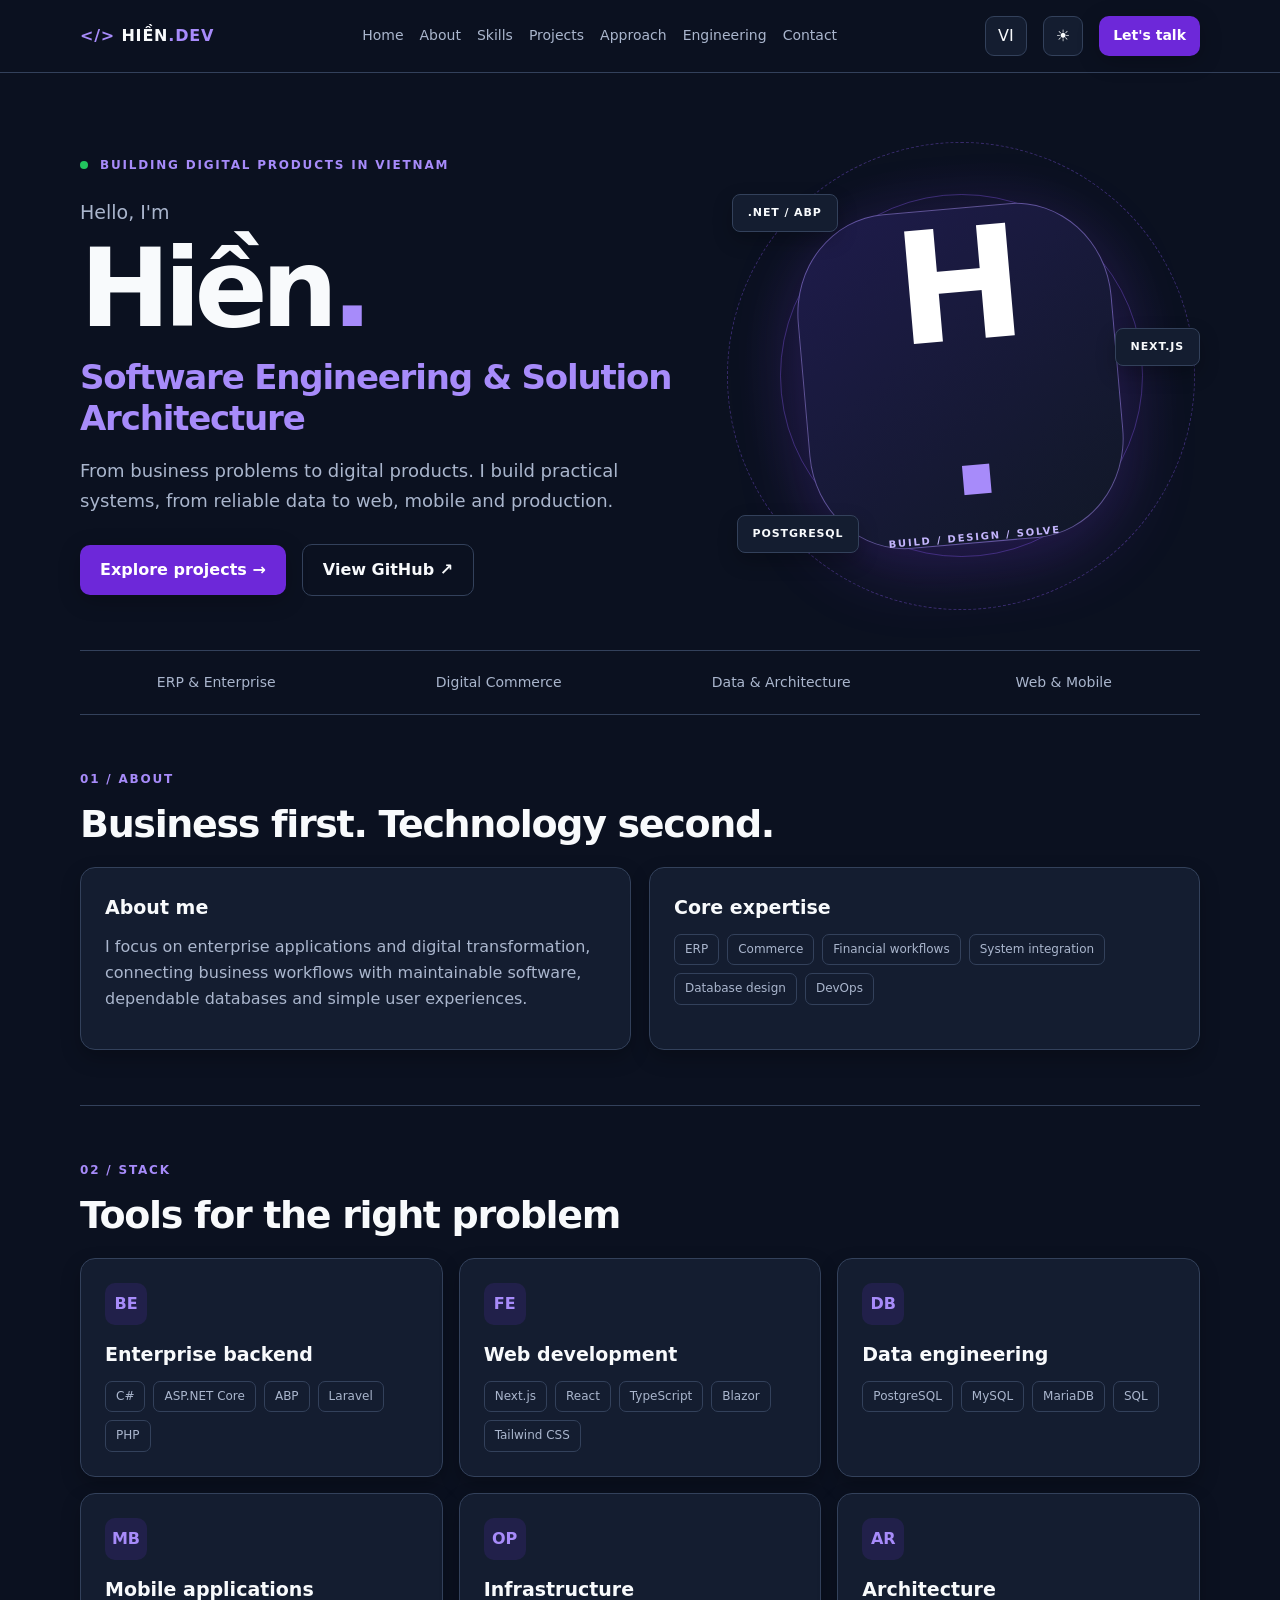
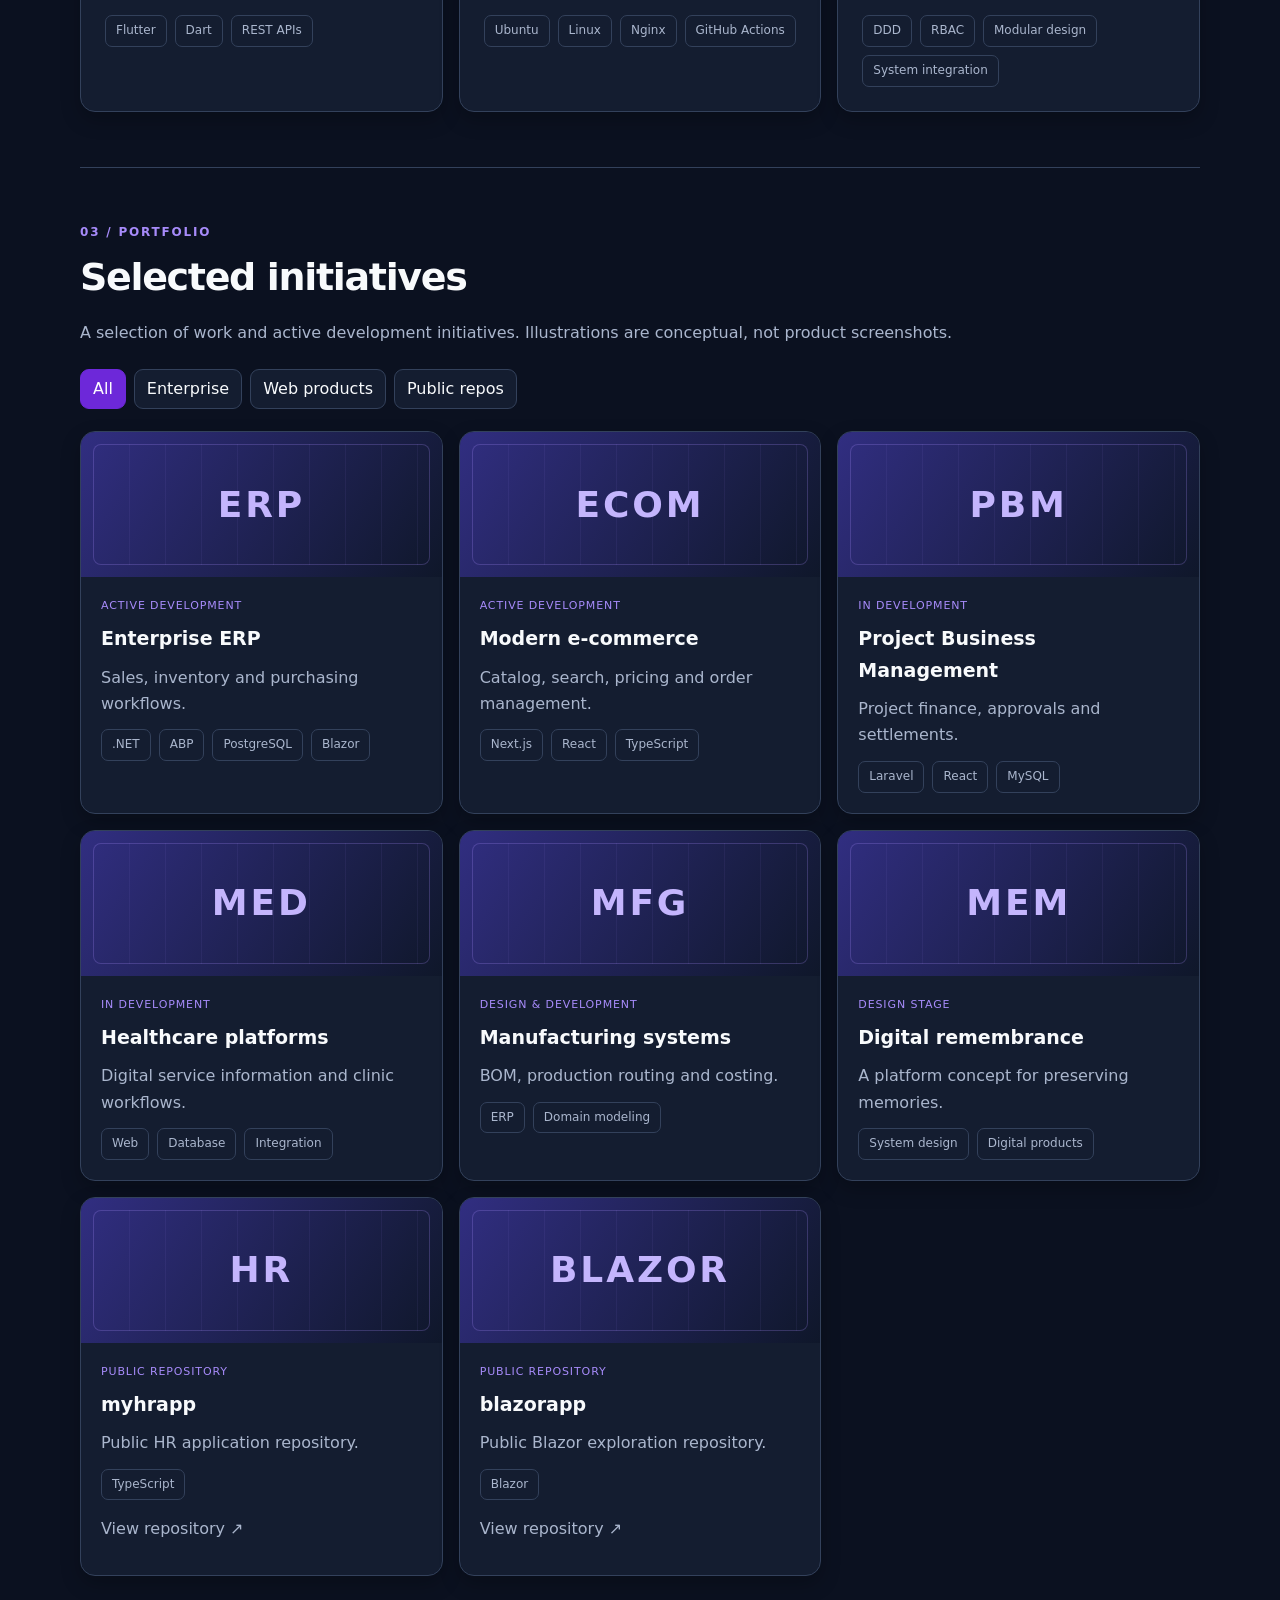
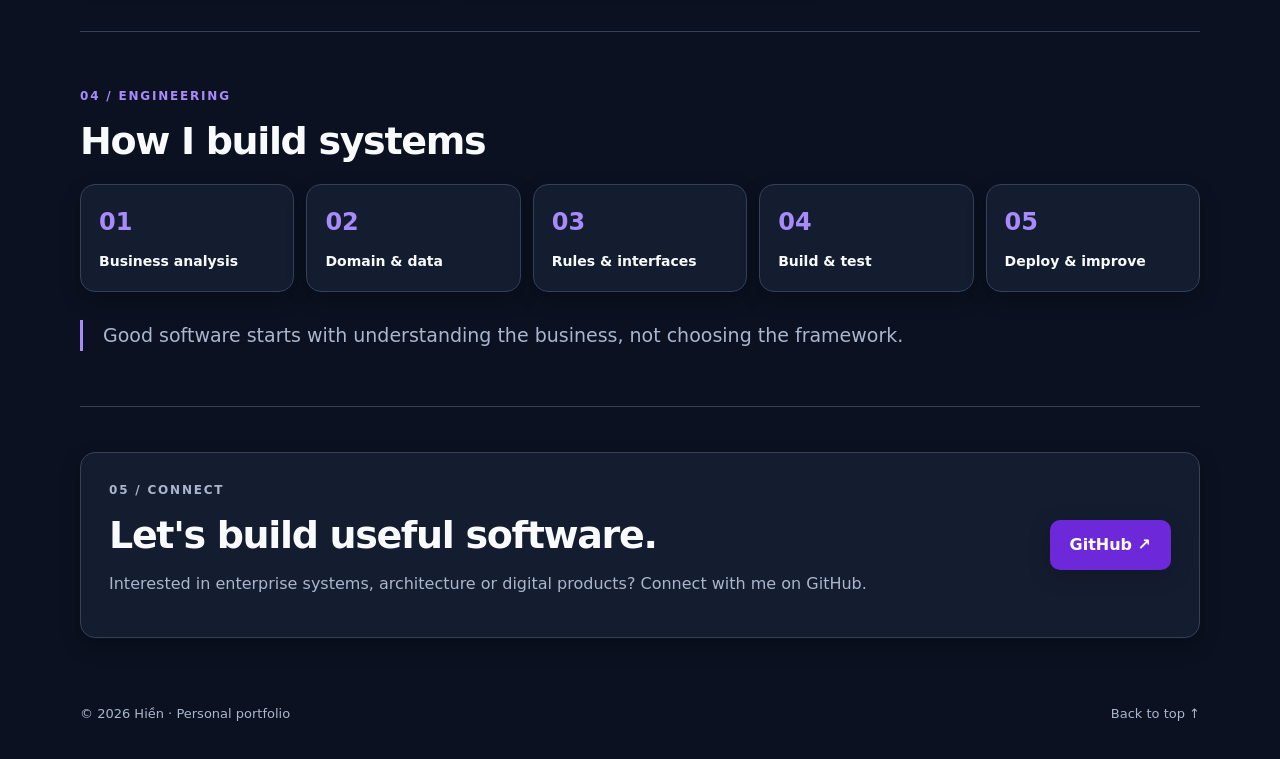
==== docs/index.html @ 2f5191b1 "feat(portfolio): add personal SEO metadata and engineering navigation" ====
<!doctype html>
<html lang="en" data-theme="dark">
<head><meta charset="utf-8"><meta name="viewport" content="width=device-width,initial-scale=1"><title>Hiền | Software Engineering & Solution Architecture</title><meta name="description" content="Hiền — building practical enterprise software, ERP, commerce and digital products in Vietnam."><meta name="theme-color" content="#0b1120"><link rel="stylesheet" href="style.css"><script defer src="app.js"></script><link rel="canonical" href="https://tranngochien89.github.io/tranngochien89/"><meta property="og:type" content="website"><meta property="og:title" content="Hiền | Software Engineering & Solution Architecture"><meta property="og:description" content="From business problems to digital products. Enterprise software, ERP, commerce and architecture."><meta property="og:url" content="https://tranngochien89.github.io/tranngochien89/"><meta name="twitter:card" content="summary"><script type="application/ld+json">{"@context":"https://schema.org","@type":"Person","name":"Hiền","url":"https://tranngochien89.github.io/tranngochien89/","sameAs":["https://github.com/tranngochien89"],"knowsAbout":["Enterprise software","Software architecture","ERP","E-commerce","PostgreSQL","ASP.NET Core","Next.js"]}</script></head>
<body><a class="skip" href="#main">Skip to content</a><header><nav class="shell" aria-label="Main navigation"><a class="brand" href="#home"><span>&lt;/&gt;</span> HIỀN<span>.DEV</span></a><button id="menu" aria-expanded="false" aria-controls="navlinks" aria-label="Menu">☰</button><div id="navlinks"><a href="#home" data-en="Home" data-vi="Trang chủ">Home</a><a href="#about" data-en="About" data-vi="Giới thiệu">About</a><a href="#skills" data-en="Skills" data-vi="Kỹ năng">Skills</a><a href="#projects" data-en="Projects" data-vi="Dự án">Projects</a><a href="#approach" data-en="Approach" data-vi="Phương pháp">Approach</a><a href="engineering.html" data-en="Engineering" data-vi="Kỹ thuật">Engineering</a><a href="#contact" data-en="Contact" data-vi="Liên hệ">Contact</a></div><div class="controls"><button id="language" aria-label="Switch language">VI</button><button id="theme" aria-label="Toggle color theme">☀</button><a class="btn small" href="#contact" data-en="Let's talk" data-vi="Kết nối">Let's talk</a></div></nav></header>
<main id="main" class="shell">
<section id="home" class="hero"><div><p class="eyebrow"><span class="dot"></span> <span data-en="BUILDING DIGITAL PRODUCTS IN VIETNAM" data-vi="PHÁT TRIỂN SẢN PHẨM SỐ TẠI VIỆT NAM">BUILDING DIGITAL PRODUCTS IN VIETNAM</span></p><p class="hello" data-en="Hello, I'm" data-vi="Xin chào, tôi là">Hello, I'm</p><h1>Hiền<span>.</span></h1><h2 data-en="Software Engineering & Solution Architecture" data-vi="Kỹ thuật phần mềm & Kiến trúc giải pháp">Software Engineering & Solution Architecture</h2><p class="lead" data-en="From business problems to digital products. I build practical systems, from reliable data to web, mobile and production." data-vi="Từ bài toán kinh doanh đến sản phẩm số. Tôi xây dựng hệ thống thực tiễn, từ dữ liệu đáng tin cậy đến web, mobile và vận hành.">From business problems to digital products. I build practical systems, from reliable data to web, mobile and production.</p><div class="actions"><a class="btn" href="#projects" data-en="Explore projects →" data-vi="Khám phá dự án →">Explore projects →</a><a class="btn outline" href="https://github.com/tranngochien89" data-en="View GitHub ↗" data-vi="Xem GitHub ↗">View GitHub ↗</a></div></div><div class="visual" aria-label="Personal brand monogram"><div class="orbit o1"></div><div class="orbit o2"></div><div class="monogram">H<span>.</span><small>BUILD / DESIGN / SOLVE</small></div><span class="float f1">.NET / ABP</span><span class="float f2">NEXT.JS</span><span class="float f3">POSTGRESQL</span></div></section>
<div class="pillbar"><span>ERP & Enterprise</span><span>Digital Commerce</span><span>Data & Architecture</span><span>Web & Mobile</span></div>
<section id="about"><p class="eyebrow">01 / ABOUT</p><h2 class="section-title" data-en="Business first. Technology second." data-vi="Hiểu nghiệp vụ. Chọn công nghệ.">Business first. Technology second.</h2><div class="about-grid"><article class="panel"><h3 data-en="About me" data-vi="Về tôi">About me</h3><p data-en="I focus on enterprise applications and digital transformation, connecting business workflows with maintainable software, dependable databases and simple user experiences." data-vi="Tôi tập trung vào ứng dụng doanh nghiệp và chuyển đổi số, kết nối quy trình nghiệp vụ với phần mềm dễ bảo trì, cơ sở dữ liệu đáng tin cậy và trải nghiệm đơn giản.">I focus on enterprise applications and digital transformation, connecting business workflows with maintainable software, dependable databases and simple user experiences.</p></article><article class="panel"><h3 data-en="Core expertise" data-vi="Năng lực cốt lõi">Core expertise</h3><div class="tags"><span>ERP</span><span>Commerce</span><span>Financial workflows</span><span>System integration</span><span>Database design</span><span>DevOps</span></div></article></div></section>
<section id="skills"><p class="eyebrow">02 / STACK</p><h2 class="section-title" data-en="Tools for the right problem" data-vi="Công nghệ phù hợp bài toán">Tools for the right problem</h2><div class="skill-grid" id="skill-grid"></div></section>
<section id="projects"><p class="eyebrow">03 / PORTFOLIO</p><h2 class="section-title" data-en="Selected initiatives" data-vi="Dự án tiêu biểu">Selected initiatives</h2><p class="muted" data-en="A selection of work and active development initiatives. Illustrations are conceptual, not product screenshots." data-vi="Danh mục công việc và các dự án đang phát triển. Hình minh họa là mô phỏng, không phải ảnh chụp sản phẩm.">A selection of work and active development initiatives. Illustrations are conceptual, not product screenshots.</p><div class="filters" id="filters" aria-label="Project filters"></div><div class="project-grid" id="project-grid"></div><noscript>Enterprise ERP · E-commerce · Project business management · Healthcare · Manufacturing · Digital remembrance</noscript></section>
<section id="approach"><p class="eyebrow">04 / ENGINEERING</p><h2 class="section-title" data-en="How I build systems" data-vi="Phương pháp xây dựng hệ thống">How I build systems</h2><div class="steps" id="steps"></div><p class="quote" data-en="Good software starts with understanding the business, not choosing the framework." data-vi="Phần mềm tốt bắt đầu từ việc hiểu nghiệp vụ, không phải lựa chọn framework.">Good software starts with understanding the business, not choosing the framework.</p></section>
<section id="contact" class="contact panel"><div><p class="eyebrow">05 / CONNECT</p><h2 class="section-title" data-en="Let's build useful software." data-vi="Cùng xây dựng phần mềm hữu ích.">Let's build useful software.</h2><p data-en="Interested in enterprise systems, architecture or digital products? Connect with me on GitHub." data-vi="Quan tâm đến hệ thống doanh nghiệp, kiến trúc hoặc sản phẩm số? Hãy kết nối với tôi trên GitHub.">Interested in enterprise systems, architecture or digital products? Connect with me on GitHub.</p></div><a class="btn" href="https://github.com/tranngochien89">GitHub ↗</a></section>
</main><footer class="shell"><span>© <span id="year">2026</span> Hiền · Personal portfolio</span><a href="#home" data-en="Back to top ↑" data-vi="Về đầu trang ↑">Back to top ↑</a></footer></body></html>
---- docs/style.css ----
:root{color-scheme:dark;--bg:#0b1120;--panel:#141d30;--text:#f8fafc;--muted:#aab6cd;--line:#33415b;--accent:#a78bfa;--button:#6d28d9;--shadow:rgba(0,0,0,.24)}[data-theme=light]{color-scheme:light;--bg:#f7f7fc;--panel:#fff;--text:#172033;--muted:#475569;--line:#dce0eb;--accent:#6d28d9;--shadow:rgba(30,41,59,.08)}*{box-sizing:border-box}html{scroll-behavior:smooth;scroll-padding-top:88px}body{margin:0;background:var(--bg);color:var(--text);font:16px/1.65 system-ui,-apple-system,Segoe UI,sans-serif}a{color:inherit;text-decoration:none}button{font:inherit;color:inherit;cursor:pointer}button:focus-visible,a:focus-visible{outline:3px solid var(--accent);outline-offset:4px}.shell{width:min(1120px,calc(100% - 40px));margin:auto}.skip{position:absolute;left:-9999px}.skip:focus{left:12px;top:12px;z-index:99;background:var(--panel);padding:10px}header{position:sticky;top:0;z-index:10;background:var(--bg);border-bottom:1px solid var(--line)}nav{height:72px;display:flex;align-items:center;justify-content:space-between;gap:20px}.brand{font-weight:850;white-space:nowrap;letter-spacing:.05em}.brand span{color:var(--accent)}#navlinks,.controls,.actions{display:flex;align-items:center;gap:16px}#navlinks a{font-size:14px;color:var(--muted)}#navlinks a:hover{color:var(--accent)}.controls button,.filters button,#menu{border:1px solid var(--line);border-radius:9px;padding:6px 12px;background:var(--panel)}#menu{display:none}.btn{display:inline-flex;align-items:center;justify-content:center;background:var(--button);color:#fff;border-radius:10px;padding:12px 20px;font-weight:650;white-space:nowrap;box-shadow:0 5px 22px var(--shadow)}.btn:hover{filter:brightness(1.15)}.btn.small{padding:8px 14px;font-size:14px}.btn.outline{background:transparent;border:1px solid var(--line);color:var(--text);box-shadow:none}.hero{min-height:490px;display:grid;grid-template-columns:1.25fr 1fr;align-items:center;gap:45px;padding:64px 0 35px}.eyebrow{font-size:12px;font-weight:750;letter-spacing:.15em;color:var(--accent);margin:0 0 12px}.dot{display:inline-block;width:8px;height:8px;background:#22c55e;border-radius:50%;margin-right:6px}.hello{font-size:19px;margin:22px 0 0;color:var(--muted)}h1{font-size:clamp(65px,9vw,108px);line-height:1;margin:6px 0 14px;letter-spacing:-.06em}h1 span,.monogram span{color:var(--accent)}.hero h2{font-size:clamp(24px,3vw,34px);line-height:1.2;color:var(--accent);margin:0 0 16px;letter-spacing:-.035em}.lead{max-width:560px;color:var(--muted);font-size:18px}.actions{margin-top:28px;flex-wrap:wrap}.visual{position:relative;aspect-ratio:1;display:grid;place-items:center;isolation:isolate;background:radial-gradient(circle,#7c3aed33,transparent 65%)}.orbit{position:absolute;border:1px solid #8b5cf65c;border-radius:50%;inset:12%;z-index:-1}.o2{inset:1%;border-style:dashed}.monogram{width:66%;aspect-ratio:1;border-radius:30%;border:1px solid #a78bfa80;display:grid;place-content:center;text-align:center;font-size:clamp(80px,14vw,155px);font-weight:900;line-height:1;letter-spacing:-.09em;background:linear-gradient(145deg,#1e1b4b,#111827);color:#fff;box-shadow:0 20px 75px #7c3aed33;transform:rotate(-5deg)}.monogram small{display:block;font-size:10px;letter-spacing:.18em;color:#c4b5fd;margin-top:14px}.float{position:absolute;font-size:11px;font-weight:750;letter-spacing:.08em;border:1px solid var(--line);background:var(--panel);padding:9px 15px;border-radius:8px;box-shadow:0 8px 20px var(--shadow)}.f1{top:12%;left:2%}.f2{right:0;top:40%}.f3{bottom:13%;left:3%}.pillbar{display:flex;flex-wrap:wrap;gap:10px;justify-content:space-between;border-block:1px solid var(--line);padding:20px 0;color:var(--muted);font-size:14px}.pillbar span{flex:1;text-align:center;min-width:130px}main>section:not(.hero){padding:55px 0;border-bottom:1px solid var(--line)}.section-title{font-size:clamp(25px,4vw,38px);line-height:1.2;margin:0 0 20px;letter-spacing:-.035em}.panel,.skill,.project,.step{background:var(--panel);border:1px solid var(--line);border-radius:15px;padding:24px;box-shadow:0 8px 20px var(--shadow)}.panel h3,.skill h3,.project h3{margin:0 0 10px;font-size:19px}.panel p,.project p,.muted{color:var(--muted);margin:0 0 12px}.about-grid{display:grid;grid-template-columns:1fr 1fr;gap:18px}.tags{display:flex;gap:8px;flex-wrap:wrap}.tags span{font-size:12px;padding:5px 10px;border-radius:7px;border:1px solid var(--line);color:var(--muted)}.skill-grid,.project-grid{display:grid;grid-template-columns:repeat(3,1fr);gap:16px}.skill .symbol{display:inline-grid;place-items:center;background:#7c3aed22;color:var(--accent);width:42px;height:42px;border-radius:10px;margin-bottom:14px;font-weight:800}.filters{display:flex;gap:8px;flex-wrap:wrap;margin:22px 0}.filters button[aria-pressed=true]{background:var(--button);border-color:var(--button);color:white}.project{padding:0;overflow:hidden;display:flex;flex-direction:column;transition:transform .2s}.project:hover{transform:translateY(-4px)}.cover{height:145px;display:grid;place-items:center;background:linear-gradient(125deg,#312e81,#0f172a);color:#c4b5fd;position:relative;overflow:hidden}.cover:before{content:'';position:absolute;inset:12px;border:1px solid #a78bfa40;border-radius:8px;background:repeating-linear-gradient(90deg,transparent 0 35px,#a78bfa12 35px 36px)}.cover strong{font-size:36px;letter-spacing:.08em;z-index:1}.project-body{padding:20px;flex:1}.status{display:block;color:var(--accent);font-size:11px;letter-spacing:.08em;text-transform:uppercase;margin-bottom:8px}.steps{display:grid;grid-template-columns:repeat(5,1fr);gap:12px}.step{padding:18px;font-size:14px;font-weight:650}.step b{display:block;color:var(--accent);font-size:24px;margin-bottom:7px}.quote{border-left:3px solid var(--accent);padding-left:20px;font-size:19px;color:var(--muted);margin:28px 0 0}main>section.contact{margin:45px 0;padding:28px;display:flex;align-items:center;justify-content:space-between;gap:24px}.contact .section-title{margin-bottom:12px}footer{padding:20px 0 35px;color:var(--muted);font-size:13px;display:flex;justify-content:space-between;gap:15px}@media(max-width:900px){#menu{display:block;margin-left:auto}#navlinks{display:none;position:absolute;top:72px;left:0;right:0;background:var(--panel);padding:20px;flex-direction:column;align-items:stretch;border-bottom:1px solid var(--line)}#navlinks.open{display:flex}.controls{gap:6px}.controls .btn{display:none}.hero{gap:20px}.skill-grid,.project-grid{grid-template-columns:repeat(2,1fr)}.steps{grid-template-columns:repeat(3,1fr)}}@media(max-width:600px){.shell{width:calc(100% - 32px)}nav{gap:8px}.hero{grid-template-columns:1fr;padding:35px 0;gap:10px}.visual{max-width:320px;width:100%;margin:auto}.about-grid,.skill-grid,.project-grid{grid-template-columns:1fr}.steps{grid-template-columns:1fr 1fr}main>section:not(.hero){padding:36px 0}main>section.contact{padding:22px;flex-direction:column;align-items:flex-start}.pillbar{justify-content:center}footer{flex-wrap:wrap}}@media(prefers-reduced-motion:reduce){html{scroll-behavior:auto}*{transition:none!important}}
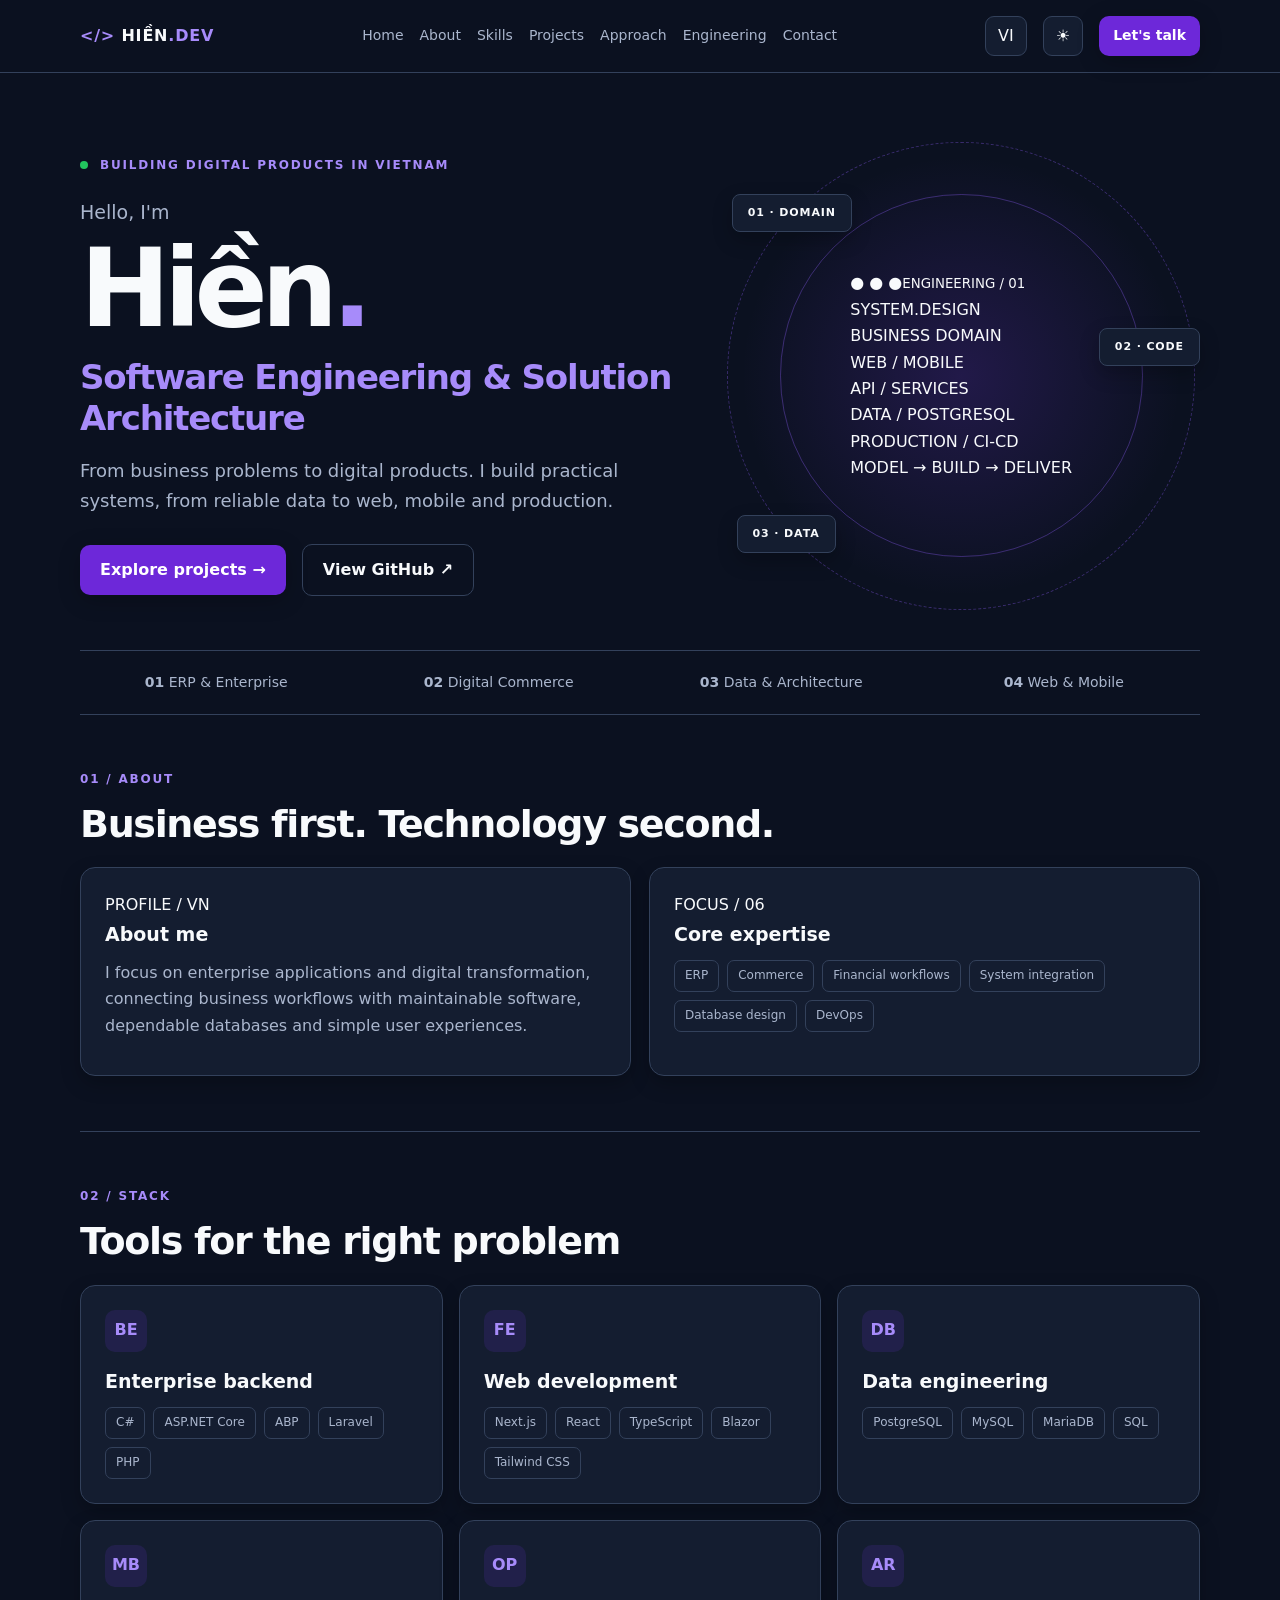
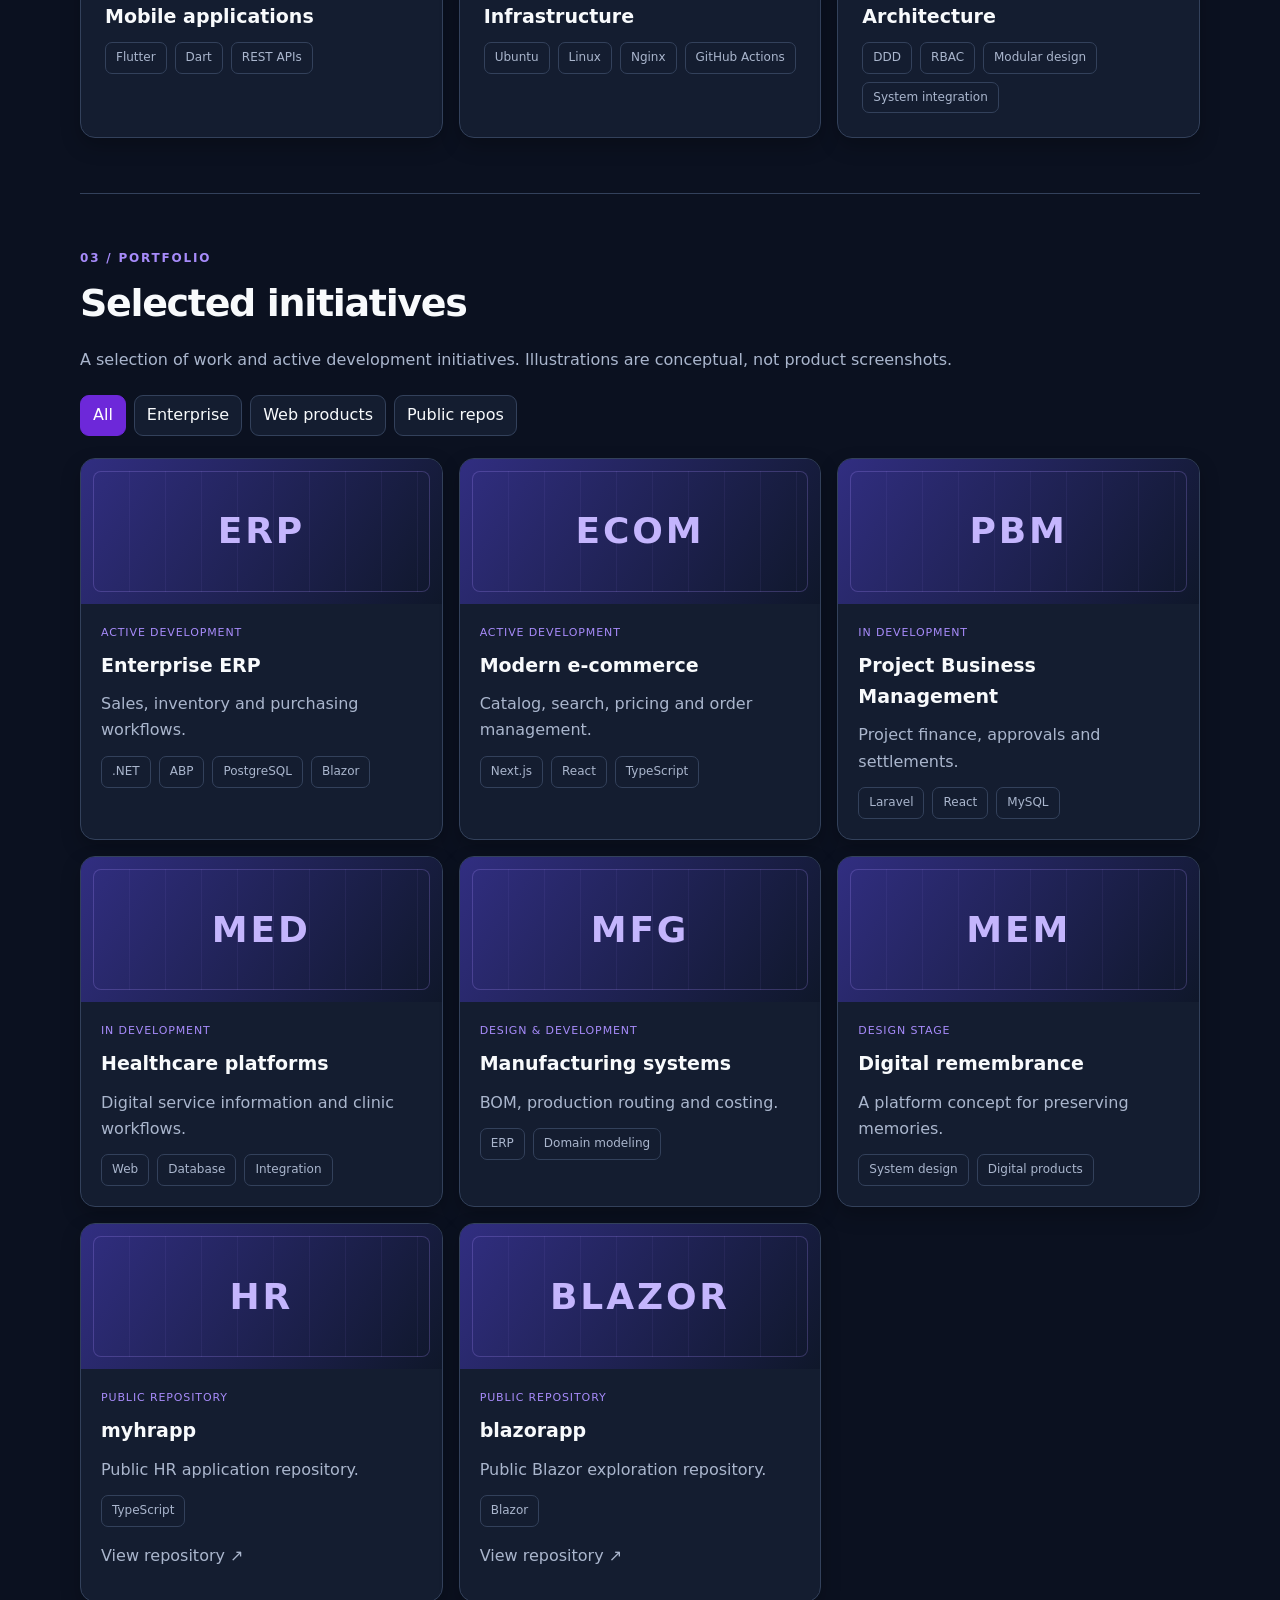
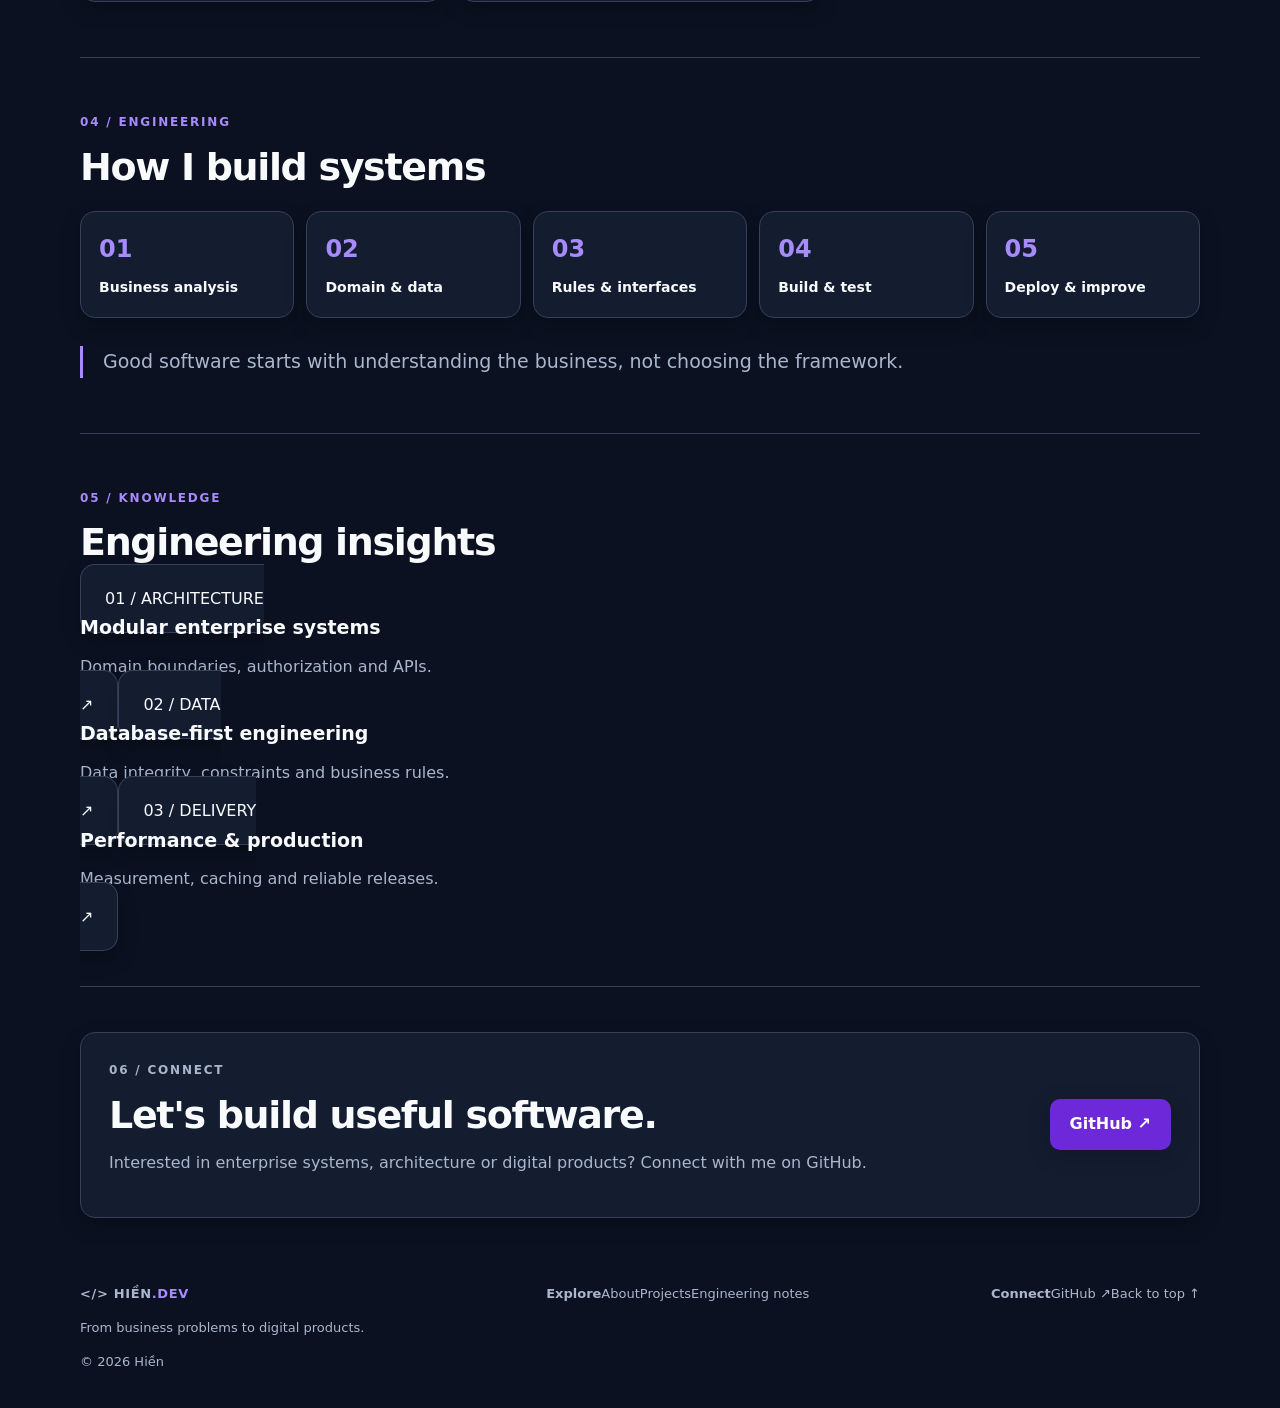
==== commit bbe51f55: "feat(ui): redesign hero, about, insights and footer" ====
--- a/docs/index.html
+++ b/docs/index.html
@@ -3,11 +3,11 @@
 <head><meta charset="utf-8"><meta name="viewport" content="width=device-width,initial-scale=1"><title>Hiền | Software Engineering & Solution Architecture</title><meta name="description" content="Hiền — building practical enterprise software, ERP, commerce and digital products in Vietnam."><meta name="theme-color" content="#0b1120"><link rel="stylesheet" href="style.css"><script defer src="app.js"></script><link rel="canonical" href="https://tranngochien89.github.io/tranngochien89/"><meta property="og:type" content="website"><meta property="og:title" content="Hiền | Software Engineering & Solution Architecture"><meta property="og:description" content="From business problems to digital products. Enterprise software, ERP, commerce and architecture."><meta property="og:url" content="https://tranngochien89.github.io/tranngochien89/"><meta name="twitter:card" content="summary"><script type="application/ld+json">{"@context":"https://schema.org","@type":"Person","name":"Hiền","url":"https://tranngochien89.github.io/tranngochien89/","sameAs":["https://github.com/tranngochien89"],"knowsAbout":["Enterprise software","Software architecture","ERP","E-commerce","PostgreSQL","ASP.NET Core","Next.js"]}</script></head>
 <body><a class="skip" href="#main">Skip to content</a><header><nav class="shell" aria-label="Main navigation"><a class="brand" href="#home"><span>&lt;/&gt;</span> HIỀN<span>.DEV</span></a><button id="menu" aria-expanded="false" aria-controls="navlinks" aria-label="Menu">☰</button><div id="navlinks"><a href="#home" data-en="Home" data-vi="Trang chủ">Home</a><a href="#about" data-en="About" data-vi="Giới thiệu">About</a><a href="#skills" data-en="Skills" data-vi="Kỹ năng">Skills</a><a href="#projects" data-en="Projects" data-vi="Dự án">Projects</a><a href="#approach" data-en="Approach" data-vi="Phương pháp">Approach</a><a href="engineering.html" data-en="Engineering" data-vi="Kỹ thuật">Engineering</a><a href="#contact" data-en="Contact" data-vi="Liên hệ">Contact</a></div><div class="controls"><button id="language" aria-label="Switch language">VI</button><button id="theme" aria-label="Toggle color theme">☀</button><a class="btn small" href="#contact" data-en="Let's talk" data-vi="Kết nối">Let's talk</a></div></nav></header>
 <main id="main" class="shell">
-<section id="home" class="hero"><div><p class="eyebrow"><span class="dot"></span> <span data-en="BUILDING DIGITAL PRODUCTS IN VIETNAM" data-vi="PHÁT TRIỂN SẢN PHẨM SỐ TẠI VIỆT NAM">BUILDING DIGITAL PRODUCTS IN VIETNAM</span></p><p class="hello" data-en="Hello, I'm" data-vi="Xin chào, tôi là">Hello, I'm</p><h1>Hiền<span>.</span></h1><h2 data-en="Software Engineering & Solution Architecture" data-vi="Kỹ thuật phần mềm & Kiến trúc giải pháp">Software Engineering & Solution Architecture</h2><p class="lead" data-en="From business problems to digital products. I build practical systems, from reliable data to web, mobile and production." data-vi="Từ bài toán kinh doanh đến sản phẩm số. Tôi xây dựng hệ thống thực tiễn, từ dữ liệu đáng tin cậy đến web, mobile và vận hành.">From business problems to digital products. I build practical systems, from reliable data to web, mobile and production.</p><div class="actions"><a class="btn" href="#projects" data-en="Explore projects →" data-vi="Khám phá dự án →">Explore projects →</a><a class="btn outline" href="https://github.com/tranngochien89" data-en="View GitHub ↗" data-vi="Xem GitHub ↗">View GitHub ↗</a></div></div><div class="visual" aria-label="Personal brand monogram"><div class="orbit o1"></div><div class="orbit o2"></div><div class="monogram">H<span>.</span><small>BUILD / DESIGN / SOLVE</small></div><span class="float f1">.NET / ABP</span><span class="float f2">NEXT.JS</span><span class="float f3">POSTGRESQL</span></div></section>
-<div class="pillbar"><span>ERP & Enterprise</span><span>Digital Commerce</span><span>Data & Architecture</span><span>Web & Mobile</span></div>
-<section id="about"><p class="eyebrow">01 / ABOUT</p><h2 class="section-title" data-en="Business first. Technology second." data-vi="Hiểu nghiệp vụ. Chọn công nghệ.">Business first. Technology second.</h2><div class="about-grid"><article class="panel"><h3 data-en="About me" data-vi="Về tôi">About me</h3><p data-en="I focus on enterprise applications and digital transformation, connecting business workflows with maintainable software, dependable databases and simple user experiences." data-vi="Tôi tập trung vào ứng dụng doanh nghiệp và chuyển đổi số, kết nối quy trình nghiệp vụ với phần mềm dễ bảo trì, cơ sở dữ liệu đáng tin cậy và trải nghiệm đơn giản.">I focus on enterprise applications and digital transformation, connecting business workflows with maintainable software, dependable databases and simple user experiences.</p></article><article class="panel"><h3 data-en="Core expertise" data-vi="Năng lực cốt lõi">Core expertise</h3><div class="tags"><span>ERP</span><span>Commerce</span><span>Financial workflows</span><span>System integration</span><span>Database design</span><span>DevOps</span></div></article></div></section>
+<section id="home" class="hero"><div><p class="eyebrow"><span class="dot"></span> <span data-en="BUILDING DIGITAL PRODUCTS IN VIETNAM" data-vi="PHÁT TRIỂN SẢN PHẨM SỐ TẠI VIỆT NAM">BUILDING DIGITAL PRODUCTS IN VIETNAM</span></p><p class="hello" data-en="Hello, I'm" data-vi="Xin chào, tôi là">Hello, I'm</p><h1>Hiền<span>.</span></h1><h2 data-en="Software Engineering & Solution Architecture" data-vi="Kỹ thuật phần mềm & Kiến trúc giải pháp">Software Engineering & Solution Architecture</h2><p class="lead" data-en="From business problems to digital products. I build practical systems, from reliable data to web, mobile and production." data-vi="Từ bài toán kinh doanh đến sản phẩm số. Tôi xây dựng hệ thống thực tiễn, từ dữ liệu đáng tin cậy đến web, mobile và vận hành.">From business problems to digital products. I build practical systems, from reliable data to web, mobile and production.</p><div class="actions"><a class="btn" href="#projects" data-en="Explore projects →" data-vi="Khám phá dự án →">Explore projects →</a><a class="btn outline" href="https://github.com/tranngochien89" data-en="View GitHub ↗" data-vi="Xem GitHub ↗">View GitHub ↗</a></div></div><div class="visual architecture-hero" role="img" aria-label="Conceptual diagram: business, applications, data and infrastructure"><div class="orbit o1"></div><div class="orbit o2"></div><div class="system-card"><div class="system-top"><span>● ● ●</span><small>ENGINEERING / 01</small></div><div class="system-title">SYSTEM<span>.</span>DESIGN</div><div class="system-node">BUSINESS DOMAIN</div><div class="system-line"></div><div class="system-row"><div class="system-node">WEB / MOBILE</div><div class="system-node">API / SERVICES</div></div><div class="system-line"></div><div class="system-node db-node">DATA / POSTGRESQL</div><div class="system-line"></div><div class="system-node ops-node">PRODUCTION / CI-CD</div><div class="system-foot">MODEL → BUILD → DELIVER</div></div><span class="float f1">01 · DOMAIN</span><span class="float f2">02 · CODE</span><span class="float f3">03 · DATA</span></div></section>
+<div class="pillbar"><span><b>01</b> ERP & Enterprise</span><span><b>02</b> Digital Commerce</span><span><b>03</b> Data & Architecture</span><span><b>04</b> Web & Mobile</span></div>
+<section id="about"><p class="eyebrow">01 / ABOUT</p><h2 class="section-title" data-en="Business first. Technology second." data-vi="Hiểu nghiệp vụ. Chọn công nghệ.">Business first. Technology second.</h2><div class="about-grid"><article class="panel about-feature"><span class="panel-kicker">PROFILE / VN</span><h3 data-en="About me" data-vi="Về tôi">About me</h3><p data-en="I focus on enterprise applications and digital transformation, connecting business workflows with maintainable software, dependable databases and simple user experiences." data-vi="Tôi tập trung vào ứng dụng doanh nghiệp và chuyển đổi số, kết nối quy trình nghiệp vụ với phần mềm dễ bảo trì, cơ sở dữ liệu đáng tin cậy và trải nghiệm đơn giản.">I focus on enterprise applications and digital transformation, connecting business workflows with maintainable software, dependable databases and simple user experiences.</p></article><article class="panel"><span class="panel-kicker">FOCUS / 06</span><h3 data-en="Core expertise" data-vi="Năng lực cốt lõi">Core expertise</h3><div class="tags"><span>ERP</span><span>Commerce</span><span>Financial workflows</span><span>System integration</span><span>Database design</span><span>DevOps</span></div></article></div></section>
 <section id="skills"><p class="eyebrow">02 / STACK</p><h2 class="section-title" data-en="Tools for the right problem" data-vi="Công nghệ phù hợp bài toán">Tools for the right problem</h2><div class="skill-grid" id="skill-grid"></div></section>
 <section id="projects"><p class="eyebrow">03 / PORTFOLIO</p><h2 class="section-title" data-en="Selected initiatives" data-vi="Dự án tiêu biểu">Selected initiatives</h2><p class="muted" data-en="A selection of work and active development initiatives. Illustrations are conceptual, not product screenshots." data-vi="Danh mục công việc và các dự án đang phát triển. Hình minh họa là mô phỏng, không phải ảnh chụp sản phẩm.">A selection of work and active development initiatives. Illustrations are conceptual, not product screenshots.</p><div class="filters" id="filters" aria-label="Project filters"></div><div class="project-grid" id="project-grid"></div><noscript>Enterprise ERP · E-commerce · Project business management · Healthcare · Manufacturing · Digital remembrance</noscript></section>
 <section id="approach"><p class="eyebrow">04 / ENGINEERING</p><h2 class="section-title" data-en="How I build systems" data-vi="Phương pháp xây dựng hệ thống">How I build systems</h2><div class="steps" id="steps"></div><p class="quote" data-en="Good software starts with understanding the business, not choosing the framework." data-vi="Phần mềm tốt bắt đầu từ việc hiểu nghiệp vụ, không phải lựa chọn framework.">Good software starts with understanding the business, not choosing the framework.</p></section>
-<section id="contact" class="contact panel"><div><p class="eyebrow">05 / CONNECT</p><h2 class="section-title" data-en="Let's build useful software." data-vi="Cùng xây dựng phần mềm hữu ích.">Let's build useful software.</h2><p data-en="Interested in enterprise systems, architecture or digital products? Connect with me on GitHub." data-vi="Quan tâm đến hệ thống doanh nghiệp, kiến trúc hoặc sản phẩm số? Hãy kết nối với tôi trên GitHub.">Interested in enterprise systems, architecture or digital products? Connect with me on GitHub.</p></div><a class="btn" href="https://github.com/tranngochien89">GitHub ↗</a></section>
-</main><footer class="shell"><span>© <span id="year">2026</span> Hiền · Personal portfolio</span><a href="#home" data-en="Back to top ↑" data-vi="Về đầu trang ↑">Back to top ↑</a></footer></body></html>+<section id="insights"><p class="eyebrow">05 / KNOWLEDGE</p><h2 class="section-title" data-en="Engineering insights" data-vi="Góc nhìn kỹ thuật">Engineering insights</h2><div class="insight-grid"><a class="panel insight" href="engineering.html"><span class="panel-kicker">01 / ARCHITECTURE</span><h3 data-en="Modular enterprise systems" data-vi="Kiến trúc doanh nghiệp modular">Modular enterprise systems</h3><p data-en="Domain boundaries, authorization and APIs." data-vi="Ranh giới nghiệp vụ, phân quyền và API.">Domain boundaries, authorization and APIs.</p><span>↗</span></a><a class="panel insight" href="engineering.html"><span class="panel-kicker">02 / DATA</span><h3 data-en="Database-first engineering" data-vi="Thiết kế database-first">Database-first engineering</h3><p data-en="Data integrity, constraints and business rules." data-vi="Toàn vẹn dữ liệu, ràng buộc và quy tắc nghiệp vụ.">Data integrity, constraints and business rules.</p><span>↗</span></a><a class="panel insight" href="engineering.html"><span class="panel-kicker">03 / DELIVERY</span><h3 data-en="Performance & production" data-vi="Hiệu năng và vận hành">Performance & production</h3><p data-en="Measurement, caching and reliable releases." data-vi="Đo lường, caching và triển khai tin cậy.">Measurement, caching and reliable releases.</p><span>↗</span></a></div></section><section id="contact" class="contact panel"><div><p class="eyebrow">06 / CONNECT</p><h2 class="section-title" data-en="Let's build useful software." data-vi="Cùng xây dựng phần mềm hữu ích.">Let's build useful software.</h2><p data-en="Interested in enterprise systems, architecture or digital products? Connect with me on GitHub." data-vi="Quan tâm đến hệ thống doanh nghiệp, kiến trúc hoặc sản phẩm số? Hãy kết nối với tôi trên GitHub.">Interested in enterprise systems, architecture or digital products? Connect with me on GitHub.</p></div><a class="btn" href="https://github.com/tranngochien89">GitHub ↗</a></section>
+</main><footer class="shell site-footer"><div><a class="brand" href="#home">&lt;/&gt; HIỀN<span>.DEV</span></a><p data-en="From business problems to digital products." data-vi="Từ bài toán kinh doanh đến sản phẩm số.">From business problems to digital products.</p><span>© <span id="year">2026</span> Hiền</span></div><div><strong data-en="Explore" data-vi="Khám phá">Explore</strong><a href="#about" data-en="About" data-vi="Giới thiệu">About</a><a href="#projects" data-en="Projects" data-vi="Dự án">Projects</a><a href="engineering.html">Engineering notes</a></div><div><strong data-en="Connect" data-vi="Kết nối">Connect</strong><a href="https://github.com/tranngochien89">GitHub ↗</a><a href="#home" data-en="Back to top ↑" data-vi="Về đầu trang ↑">Back to top ↑</a></div></footer></body></html>
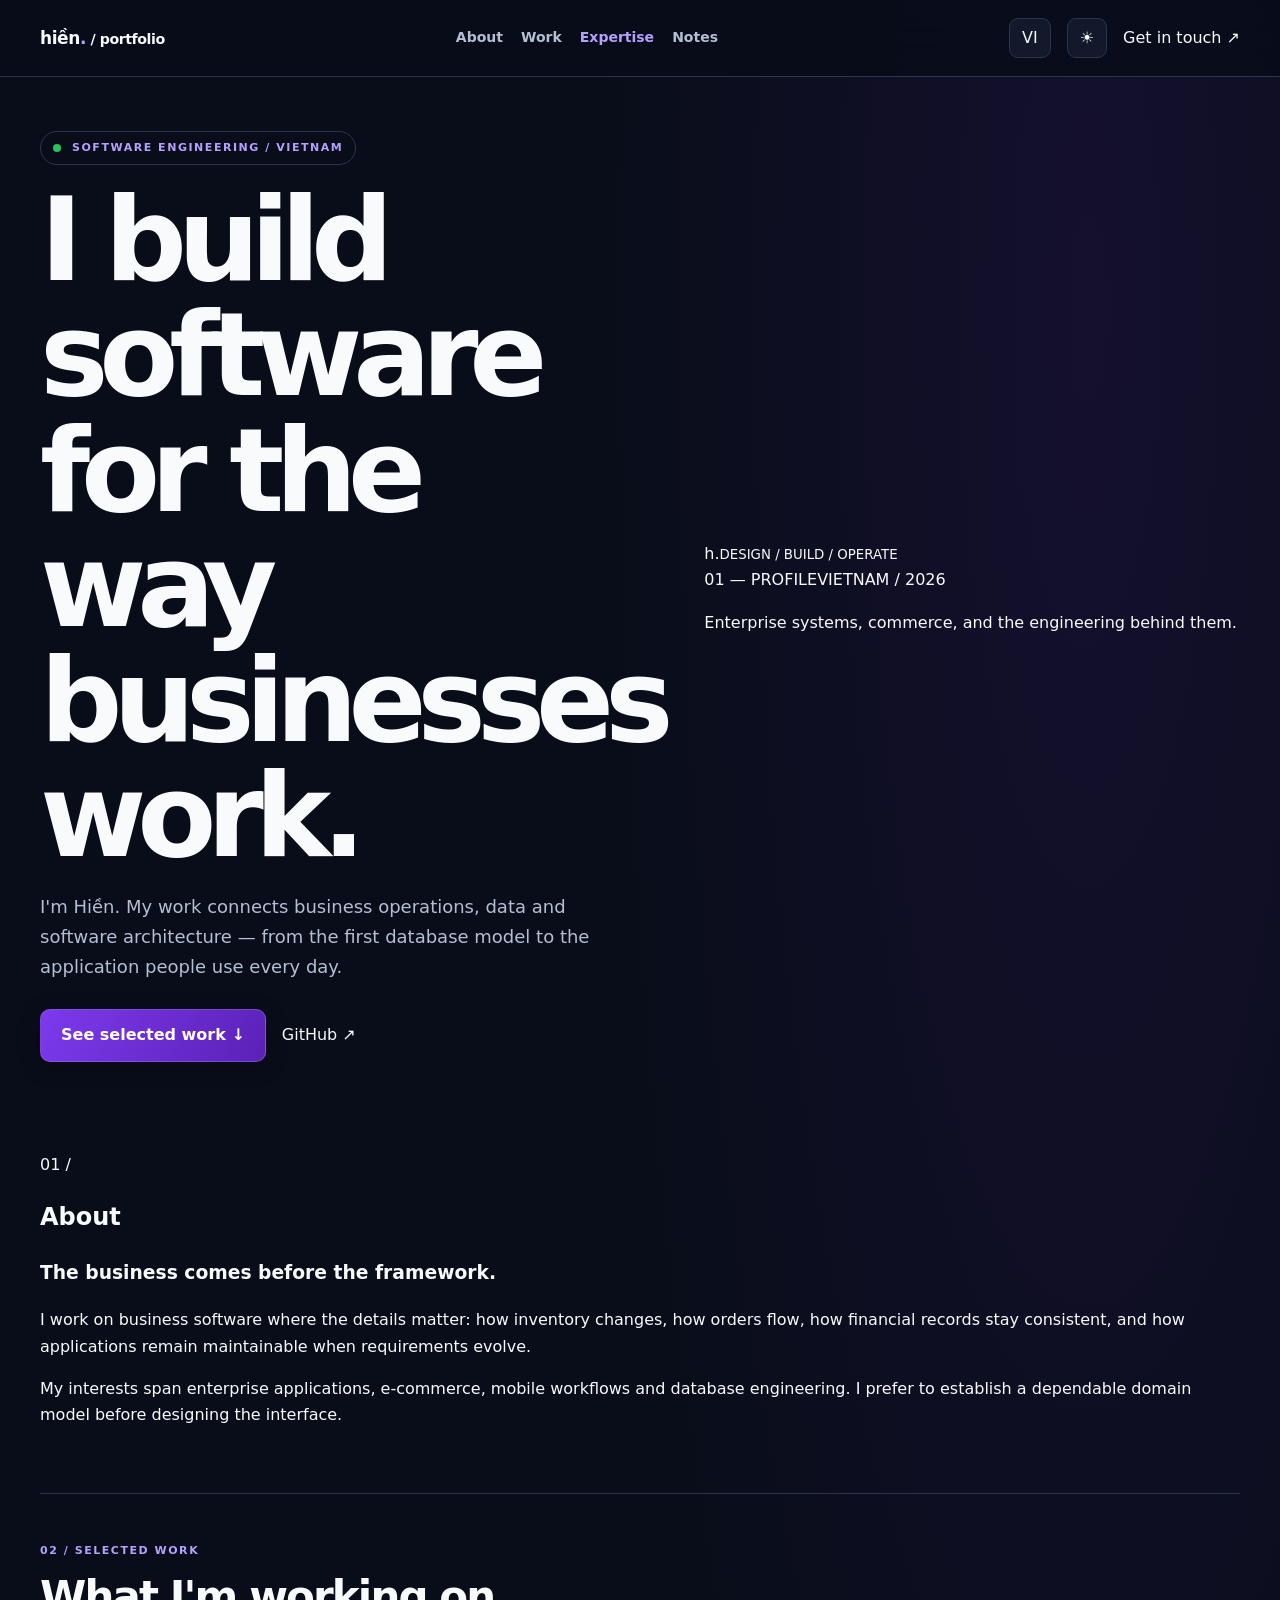
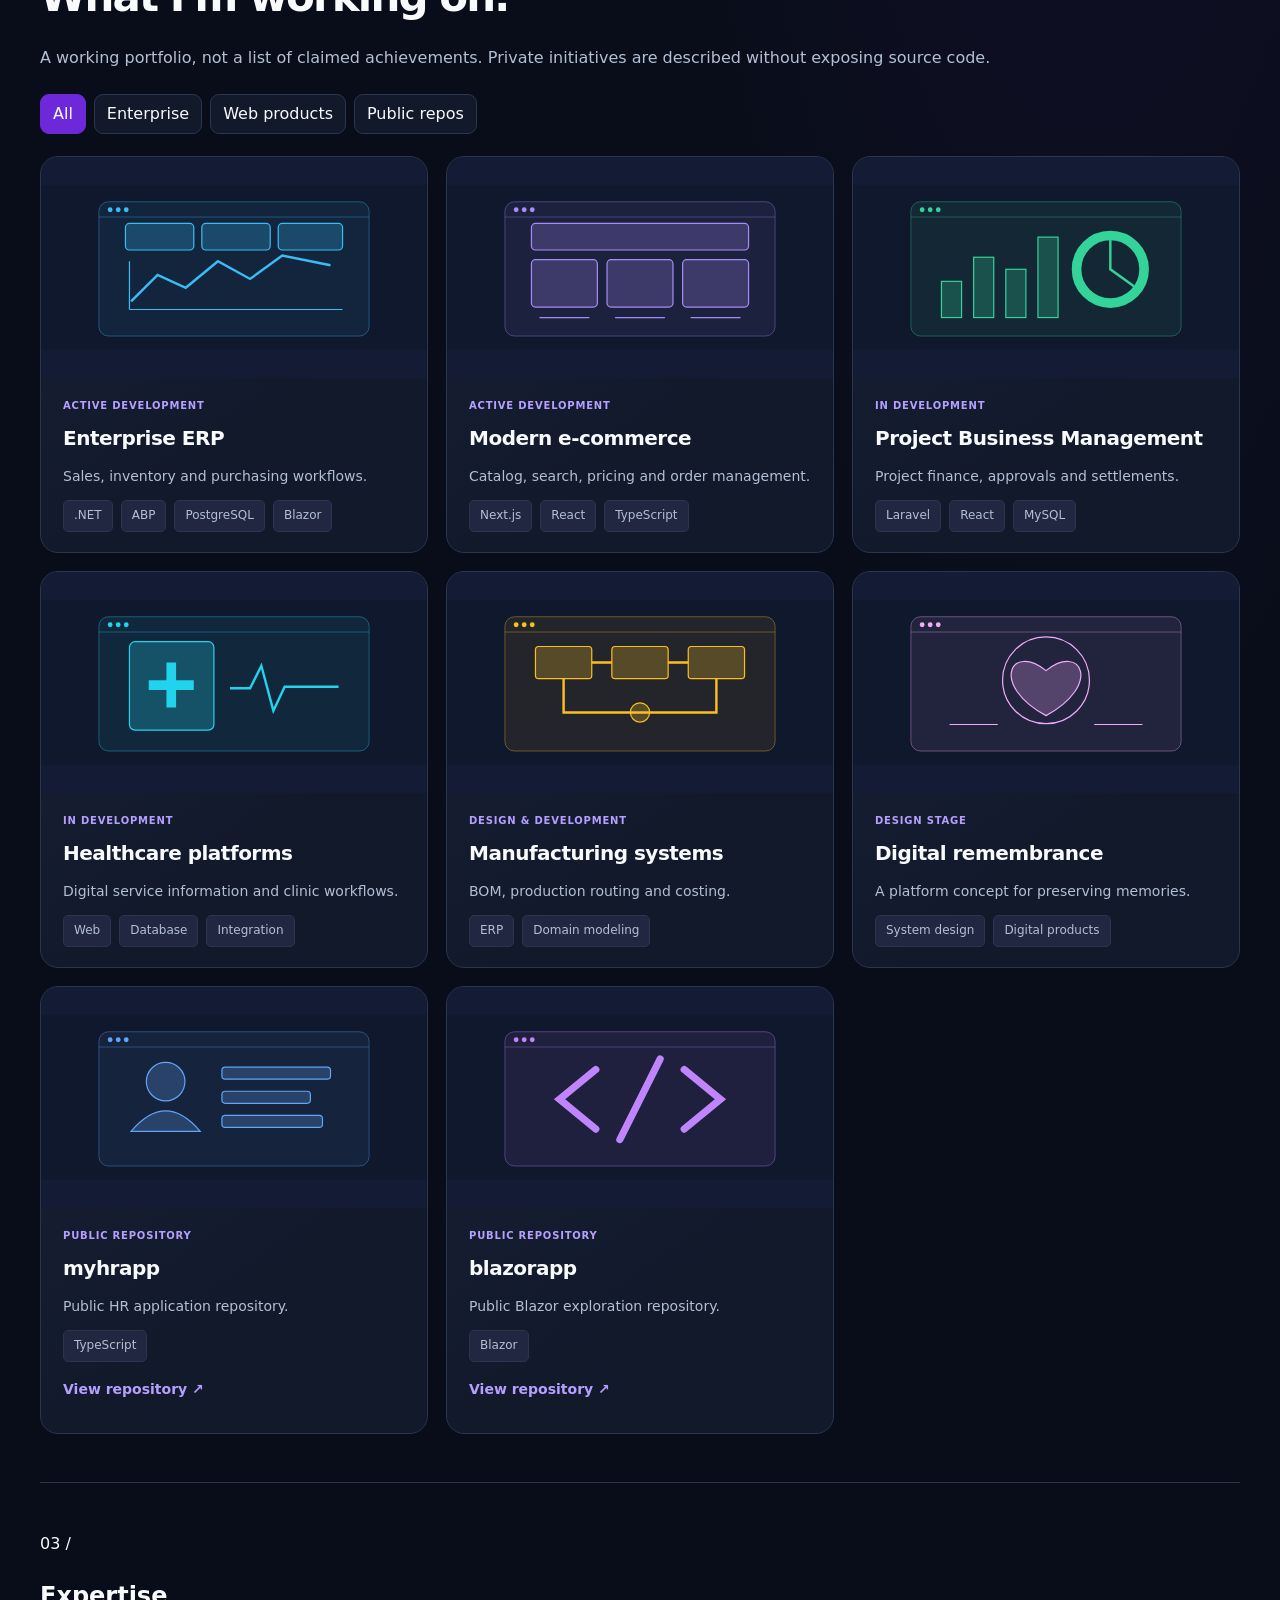
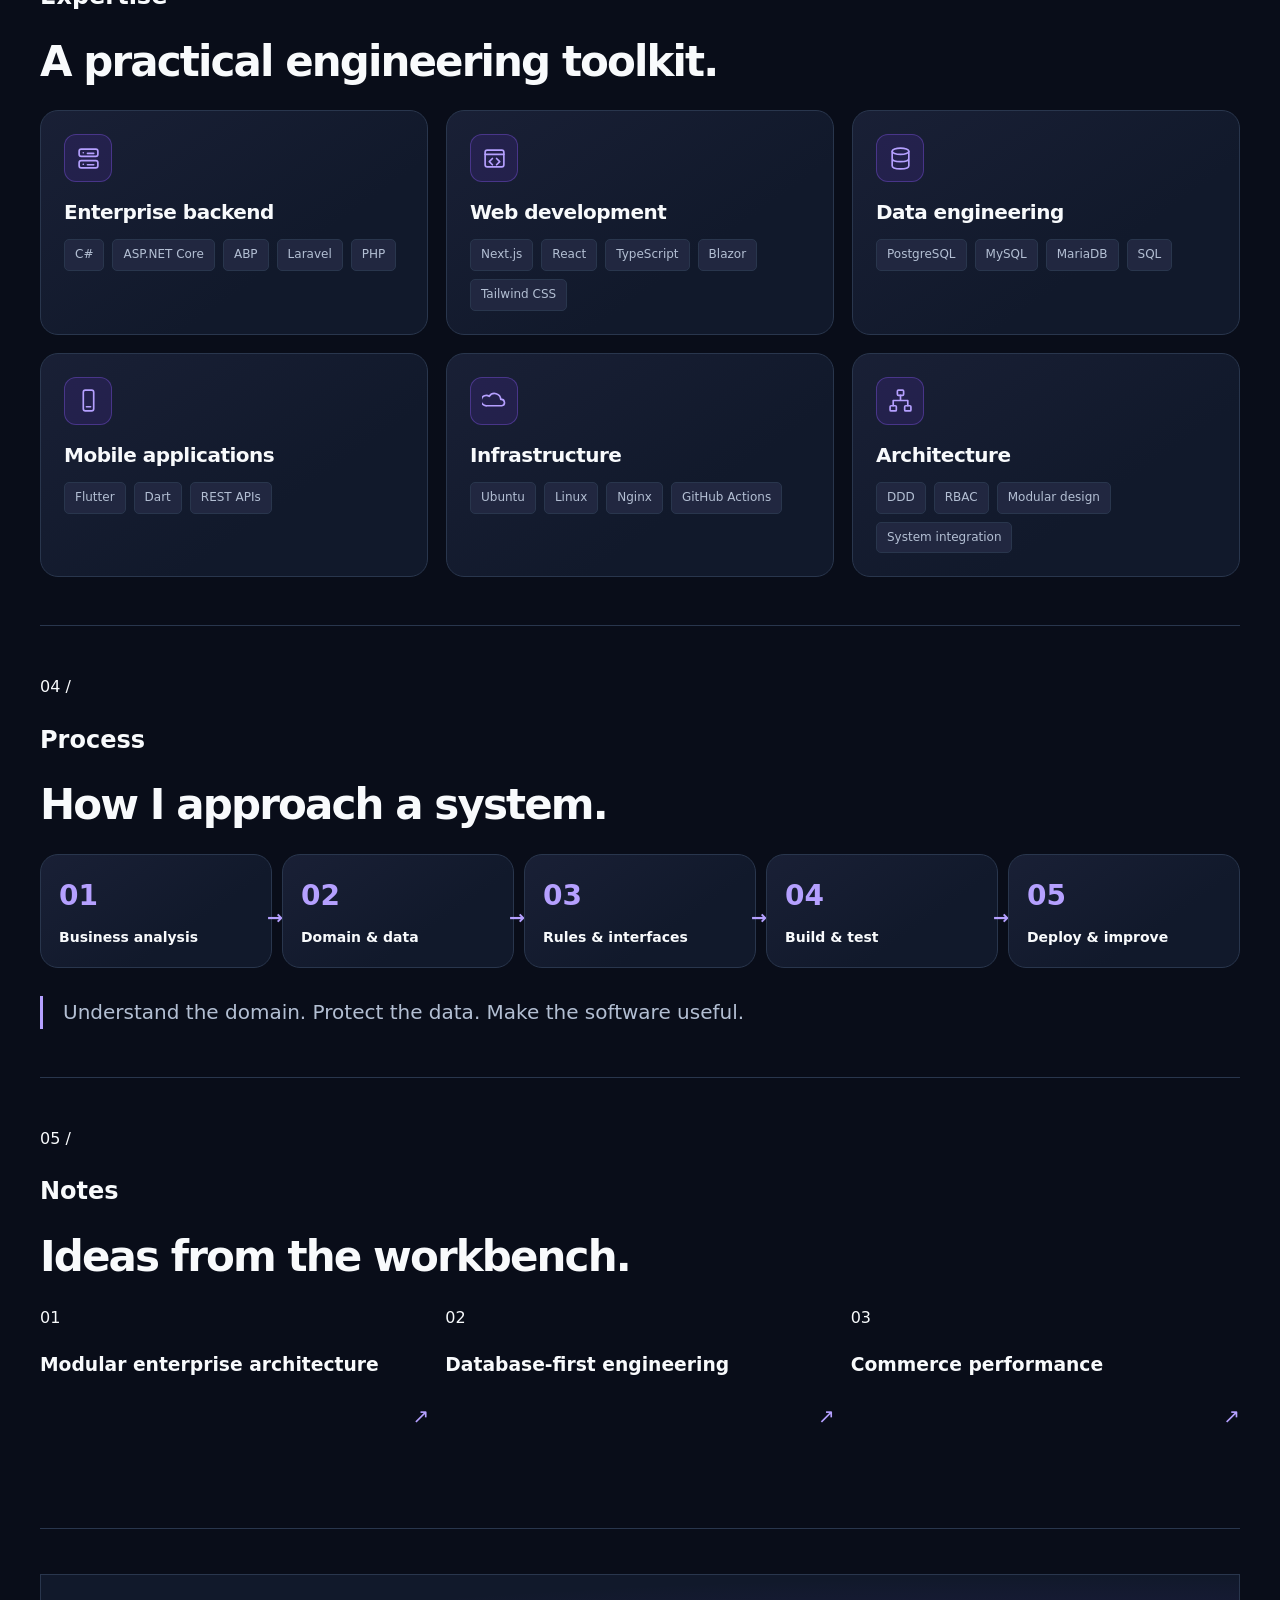
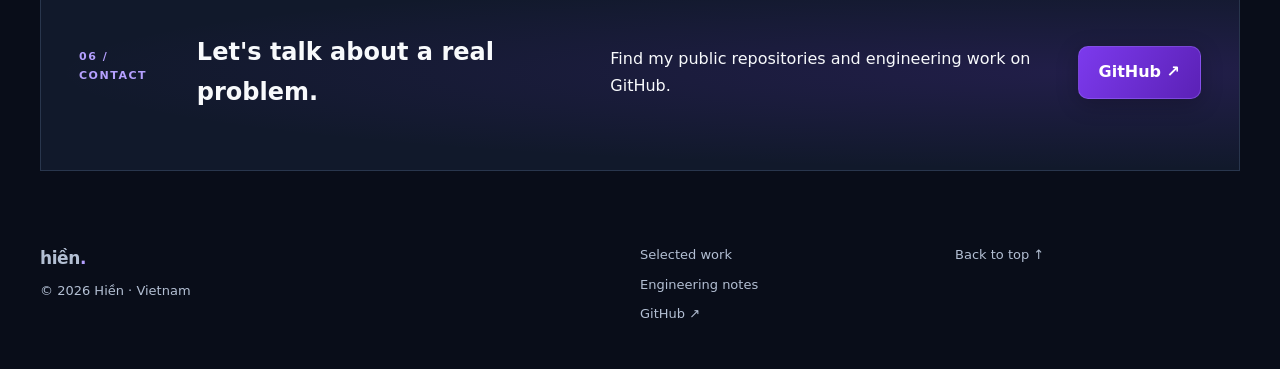
==== commit dd587a77: "feat(design): rebuild homepage with editorial personal branding" ====
--- a/docs/index.html
+++ b/docs/index.html
@@ -1,13 +1,15 @@
 <!doctype html>
-<html lang="en" data-theme="dark">
-<head><meta charset="utf-8"><meta name="viewport" content="width=device-width,initial-scale=1"><title>Hiền | Software Engineering & Solution Architecture</title><meta name="description" content="Hiền — building practical enterprise software, ERP, commerce and digital products in Vietnam."><meta name="theme-color" content="#0b1120"><link rel="stylesheet" href="style.css"><script defer src="app.js"></script><link rel="canonical" href="https://tranngochien89.github.io/tranngochien89/"><meta property="og:type" content="website"><meta property="og:title" content="Hiền | Software Engineering & Solution Architecture"><meta property="og:description" content="From business problems to digital products. Enterprise software, ERP, commerce and architecture."><meta property="og:url" content="https://tranngochien89.github.io/tranngochien89/"><meta name="twitter:card" content="summary"><script type="application/ld+json">{"@context":"https://schema.org","@type":"Person","name":"Hiền","url":"https://tranngochien89.github.io/tranngochien89/","sameAs":["https://github.com/tranngochien89"],"knowsAbout":["Enterprise software","Software architecture","ERP","E-commerce","PostgreSQL","ASP.NET Core","Next.js"]}</script></head>
-<body><a class="skip" href="#main">Skip to content</a><header><nav class="shell" aria-label="Main navigation"><a class="brand" href="#home"><span>&lt;/&gt;</span> HIỀN<span>.DEV</span></a><button id="menu" aria-expanded="false" aria-controls="navlinks" aria-label="Menu">☰</button><div id="navlinks"><a href="#home" data-en="Home" data-vi="Trang chủ">Home</a><a href="#about" data-en="About" data-vi="Giới thiệu">About</a><a href="#skills" data-en="Skills" data-vi="Kỹ năng">Skills</a><a href="#projects" data-en="Projects" data-vi="Dự án">Projects</a><a href="#approach" data-en="Approach" data-vi="Phương pháp">Approach</a><a href="engineering.html" data-en="Engineering" data-vi="Kỹ thuật">Engineering</a><a href="#contact" data-en="Contact" data-vi="Liên hệ">Contact</a></div><div class="controls"><button id="language" aria-label="Switch language">VI</button><button id="theme" aria-label="Toggle color theme">☀</button><a class="btn small" href="#contact" data-en="Let's talk" data-vi="Kết nối">Let's talk</a></div></nav></header>
+<html lang="en" data-theme="light">
+<head><meta charset="utf-8"><meta name="viewport" content="width=device-width,initial-scale=1"><title>Hiền | Software Engineering & Solution Architecture</title><meta name="description" content="Hiền — building practical enterprise software, ERP, commerce and digital products in Vietnam."><meta name="theme-color" content="#f5f4ef"><link rel="stylesheet" href="style.css"><script defer src="app.js"></script><link rel="canonical" href="https://tranngochien89.github.io/tranngochien89/"><meta property="og:type" content="website"><meta property="og:title" content="Hiền | Software Engineering & Solution Architecture"><meta property="og:description" content="From business problems to digital products. Enterprise software, ERP, commerce and architecture."><meta property="og:url" content="https://tranngochien89.github.io/tranngochien89/"><meta name="twitter:card" content="summary"><script type="application/ld+json">{"@context":"https://schema.org","@type":"Person","name":"Hiền","url":"https://tranngochien89.github.io/tranngochien89/","sameAs":["https://github.com/tranngochien89"],"knowsAbout":["Enterprise software","Software architecture","ERP","E-commerce","PostgreSQL","ASP.NET Core","Next.js"]}</script></head>
+<body>
+<a class="skip" href="#main">Skip to content</a>
+<header><nav class="shell" aria-label="Main navigation"><a class="brand" href="#home">hiền<span>.</span><small> / portfolio</small></a><button id="menu" aria-expanded="false" aria-controls="navlinks" aria-label="Menu">☰</button><div id="navlinks"><a href="#about" data-en="About" data-vi="Giới thiệu">About</a><a href="#projects" data-en="Work" data-vi="Dự án">Work</a><a href="#skills" data-en="Expertise" data-vi="Chuyên môn">Expertise</a><a href="engineering.html" data-en="Notes" data-vi="Ghi chú">Notes</a></div><div class="controls"><button id="language" aria-label="Switch language">VI</button><button id="theme" aria-label="Toggle color theme">☾</button><a class="nav-contact" href="#contact" data-en="Get in touch ↗" data-vi="Kết nối ↗">Get in touch ↗</a></div></nav></header>
 <main id="main" class="shell">
-<section id="home" class="hero"><div><p class="eyebrow"><span class="dot"></span> <span data-en="BUILDING DIGITAL PRODUCTS IN VIETNAM" data-vi="PHÁT TRIỂN SẢN PHẨM SỐ TẠI VIỆT NAM">BUILDING DIGITAL PRODUCTS IN VIETNAM</span></p><p class="hello" data-en="Hello, I'm" data-vi="Xin chào, tôi là">Hello, I'm</p><h1>Hiền<span>.</span></h1><h2 data-en="Software Engineering & Solution Architecture" data-vi="Kỹ thuật phần mềm & Kiến trúc giải pháp">Software Engineering & Solution Architecture</h2><p class="lead" data-en="From business problems to digital products. I build practical systems, from reliable data to web, mobile and production." data-vi="Từ bài toán kinh doanh đến sản phẩm số. Tôi xây dựng hệ thống thực tiễn, từ dữ liệu đáng tin cậy đến web, mobile và vận hành.">From business problems to digital products. I build practical systems, from reliable data to web, mobile and production.</p><div class="actions"><a class="btn" href="#projects" data-en="Explore projects →" data-vi="Khám phá dự án →">Explore projects →</a><a class="btn outline" href="https://github.com/tranngochien89" data-en="View GitHub ↗" data-vi="Xem GitHub ↗">View GitHub ↗</a></div></div><div class="visual architecture-hero" role="img" aria-label="Conceptual diagram: business, applications, data and infrastructure"><div class="orbit o1"></div><div class="orbit o2"></div><div class="system-card"><div class="system-top"><span>● ● ●</span><small>ENGINEERING / 01</small></div><div class="system-title">SYSTEM<span>.</span>DESIGN</div><div class="system-node">BUSINESS DOMAIN</div><div class="system-line"></div><div class="system-row"><div class="system-node">WEB / MOBILE</div><div class="system-node">API / SERVICES</div></div><div class="system-line"></div><div class="system-node db-node">DATA / POSTGRESQL</div><div class="system-line"></div><div class="system-node ops-node">PRODUCTION / CI-CD</div><div class="system-foot">MODEL → BUILD → DELIVER</div></div><span class="float f1">01 · DOMAIN</span><span class="float f2">02 · CODE</span><span class="float f3">03 · DATA</span></div></section>
-<div class="pillbar"><span><b>01</b> ERP & Enterprise</span><span><b>02</b> Digital Commerce</span><span><b>03</b> Data & Architecture</span><span><b>04</b> Web & Mobile</span></div>
-<section id="about"><p class="eyebrow">01 / ABOUT</p><h2 class="section-title" data-en="Business first. Technology second." data-vi="Hiểu nghiệp vụ. Chọn công nghệ.">Business first. Technology second.</h2><div class="about-grid"><article class="panel about-feature"><span class="panel-kicker">PROFILE / VN</span><h3 data-en="About me" data-vi="Về tôi">About me</h3><p data-en="I focus on enterprise applications and digital transformation, connecting business workflows with maintainable software, dependable databases and simple user experiences." data-vi="Tôi tập trung vào ứng dụng doanh nghiệp và chuyển đổi số, kết nối quy trình nghiệp vụ với phần mềm dễ bảo trì, cơ sở dữ liệu đáng tin cậy và trải nghiệm đơn giản.">I focus on enterprise applications and digital transformation, connecting business workflows with maintainable software, dependable databases and simple user experiences.</p></article><article class="panel"><span class="panel-kicker">FOCUS / 06</span><h3 data-en="Core expertise" data-vi="Năng lực cốt lõi">Core expertise</h3><div class="tags"><span>ERP</span><span>Commerce</span><span>Financial workflows</span><span>System integration</span><span>Database design</span><span>DevOps</span></div></article></div></section>
-<section id="skills"><p class="eyebrow">02 / STACK</p><h2 class="section-title" data-en="Tools for the right problem" data-vi="Công nghệ phù hợp bài toán">Tools for the right problem</h2><div class="skill-grid" id="skill-grid"></div></section>
-<section id="projects"><p class="eyebrow">03 / PORTFOLIO</p><h2 class="section-title" data-en="Selected initiatives" data-vi="Dự án tiêu biểu">Selected initiatives</h2><p class="muted" data-en="A selection of work and active development initiatives. Illustrations are conceptual, not product screenshots." data-vi="Danh mục công việc và các dự án đang phát triển. Hình minh họa là mô phỏng, không phải ảnh chụp sản phẩm.">A selection of work and active development initiatives. Illustrations are conceptual, not product screenshots.</p><div class="filters" id="filters" aria-label="Project filters"></div><div class="project-grid" id="project-grid"></div><noscript>Enterprise ERP · E-commerce · Project business management · Healthcare · Manufacturing · Digital remembrance</noscript></section>
-<section id="approach"><p class="eyebrow">04 / ENGINEERING</p><h2 class="section-title" data-en="How I build systems" data-vi="Phương pháp xây dựng hệ thống">How I build systems</h2><div class="steps" id="steps"></div><p class="quote" data-en="Good software starts with understanding the business, not choosing the framework." data-vi="Phần mềm tốt bắt đầu từ việc hiểu nghiệp vụ, không phải lựa chọn framework.">Good software starts with understanding the business, not choosing the framework.</p></section>
-<section id="insights"><p class="eyebrow">05 / KNOWLEDGE</p><h2 class="section-title" data-en="Engineering insights" data-vi="Góc nhìn kỹ thuật">Engineering insights</h2><div class="insight-grid"><a class="panel insight" href="engineering.html"><span class="panel-kicker">01 / ARCHITECTURE</span><h3 data-en="Modular enterprise systems" data-vi="Kiến trúc doanh nghiệp modular">Modular enterprise systems</h3><p data-en="Domain boundaries, authorization and APIs." data-vi="Ranh giới nghiệp vụ, phân quyền và API.">Domain boundaries, authorization and APIs.</p><span>↗</span></a><a class="panel insight" href="engineering.html"><span class="panel-kicker">02 / DATA</span><h3 data-en="Database-first engineering" data-vi="Thiết kế database-first">Database-first engineering</h3><p data-en="Data integrity, constraints and business rules." data-vi="Toàn vẹn dữ liệu, ràng buộc và quy tắc nghiệp vụ.">Data integrity, constraints and business rules.</p><span>↗</span></a><a class="panel insight" href="engineering.html"><span class="panel-kicker">03 / DELIVERY</span><h3 data-en="Performance & production" data-vi="Hiệu năng và vận hành">Performance & production</h3><p data-en="Measurement, caching and reliable releases." data-vi="Đo lường, caching và triển khai tin cậy.">Measurement, caching and reliable releases.</p><span>↗</span></a></div></section><section id="contact" class="contact panel"><div><p class="eyebrow">06 / CONNECT</p><h2 class="section-title" data-en="Let's build useful software." data-vi="Cùng xây dựng phần mềm hữu ích.">Let's build useful software.</h2><p data-en="Interested in enterprise systems, architecture or digital products? Connect with me on GitHub." data-vi="Quan tâm đến hệ thống doanh nghiệp, kiến trúc hoặc sản phẩm số? Hãy kết nối với tôi trên GitHub.">Interested in enterprise systems, architecture or digital products? Connect with me on GitHub.</p></div><a class="btn" href="https://github.com/tranngochien89">GitHub ↗</a></section>
-</main><footer class="shell site-footer"><div><a class="brand" href="#home">&lt;/&gt; HIỀN<span>.DEV</span></a><p data-en="From business problems to digital products." data-vi="Từ bài toán kinh doanh đến sản phẩm số.">From business problems to digital products.</p><span>© <span id="year">2026</span> Hiền</span></div><div><strong data-en="Explore" data-vi="Khám phá">Explore</strong><a href="#about" data-en="About" data-vi="Giới thiệu">About</a><a href="#projects" data-en="Projects" data-vi="Dự án">Projects</a><a href="engineering.html">Engineering notes</a></div><div><strong data-en="Connect" data-vi="Kết nối">Connect</strong><a href="https://github.com/tranngochien89">GitHub ↗</a><a href="#home" data-en="Back to top ↑" data-vi="Về đầu trang ↑">Back to top ↑</a></div></footer></body></html>+<section id="home" class="hero"><div class="hero-copy"><p class="eyebrow"><span class="dot"></span><span data-en="SOFTWARE ENGINEERING / VIETNAM" data-vi="KỸ THUẬT PHẦN MỀM / VIỆT NAM">SOFTWARE ENGINEERING / VIETNAM</span></p><h1 data-en="I build software for the way businesses work." data-vi="Tôi xây dựng phần mềm từ bài toán doanh nghiệp.">I build software for the way businesses work.</h1><p class="lead" data-en="I'm Hiền. My work connects business operations, data and software architecture — from the first database model to the application people use every day." data-vi="Tôi là Hiền. Công việc của tôi kết nối nghiệp vụ, dữ liệu và kiến trúc phần mềm — từ mô hình cơ sở dữ liệu đầu tiên đến ứng dụng người dùng sử dụng mỗi ngày.">I'm Hiền. My work connects business operations, data and software architecture — from the first database model to the application people use every day.</p><div class="actions"><a class="btn" href="#projects" data-en="See selected work ↓" data-vi="Xem dự án ↓">See selected work ↓</a><a class="text-link" href="https://github.com/tranngochien89">GitHub ↗</a></div></div><aside class="hero-aside"><div class="folio-mark" aria-hidden="true"><span>h.</span><small>DESIGN / BUILD / OPERATE</small></div><div class="folio-caption"><span>01 — PROFILE</span><span>VIETNAM / 2026</span></div><p data-en="Enterprise systems, commerce, and the engineering behind them." data-vi="Hệ thống doanh nghiệp, thương mại điện tử và kỹ thuật phía sau.">Enterprise systems, commerce, and the engineering behind them.</p></aside></section>
+<section id="about" class="editorial"><div class="section-label"><span>01 /</span><h2 data-en="About" data-vi="Giới thiệu">About</h2></div><div class="about-content"><h3 data-en="The business comes before the framework." data-vi="Nghiệp vụ đi trước framework.">The business comes before the framework.</h3><p data-en="I work on business software where the details matter: how inventory changes, how orders flow, how financial records stay consistent, and how applications remain maintainable when requirements evolve." data-vi="Tôi làm việc với các hệ thống mà từng chi tiết nghiệp vụ đều quan trọng: biến động tồn kho, luồng đơn hàng, tính nhất quán của dữ liệu tài chính và khả năng bảo trì khi yêu cầu thay đổi.">I work on business software where the details matter: how inventory changes, how orders flow, how financial records stay consistent, and how applications remain maintainable when requirements evolve.</p><p data-en="My interests span enterprise applications, e-commerce, mobile workflows and database engineering. I prefer to establish a dependable domain model before designing the interface." data-vi="Tôi quan tâm đến ứng dụng doanh nghiệp, thương mại điện tử, nghiệp vụ mobile và kỹ thuật cơ sở dữ liệu. Tôi ưu tiên xây dựng mô hình nghiệp vụ đáng tin cậy trước khi thiết kế giao diện.">My interests span enterprise applications, e-commerce, mobile workflows and database engineering. I prefer to establish a dependable domain model before designing the interface.</p></div></section>
+<section id="projects" class="work"><div class="section-head"><div><p class="eyebrow">02 / SELECTED WORK</p><h2 class="section-title" data-en="What I'm working on." data-vi="Những dự án tôi đang thực hiện.">What I'm working on.</h2></div><p class="muted" data-en="A working portfolio, not a list of claimed achievements. Private initiatives are described without exposing source code." data-vi="Danh mục công việc thực tế, không phải danh sách thành tích. Các dự án riêng tư được mô tả mà không công khai mã nguồn.">A working portfolio, not a list of claimed achievements. Private initiatives are described without exposing source code.</p></div><div class="filters" id="filters" aria-label="Project filters"></div><div class="project-grid" id="project-grid"></div><noscript><p>Enterprise ERP · E-commerce · Project business management · Healthcare · Manufacturing · Digital remembrance</p></noscript></section>
+<section id="skills" class="editorial"><div class="section-label"><span>03 /</span><h2 data-en="Expertise" data-vi="Chuyên môn">Expertise</h2></div><div><h3 class="section-title" data-en="A practical engineering toolkit." data-vi="Công nghệ phục vụ công việc.">A practical engineering toolkit.</h3><div class="skill-grid" id="skill-grid"></div></div></section>
+<section id="approach" class="editorial"><div class="section-label"><span>04 /</span><h2 data-en="Process" data-vi="Phương pháp">Process</h2></div><div><h3 class="section-title" data-en="How I approach a system." data-vi="Cách tôi xây dựng hệ thống.">How I approach a system.</h3><div class="steps" id="steps"></div><p class="quote" data-en="Understand the domain. Protect the data. Make the software useful." data-vi="Hiểu nghiệp vụ. Bảo vệ dữ liệu. Xây phần mềm hữu ích.">Understand the domain. Protect the data. Make the software useful.</p></div></section>
+<section id="insights" class="editorial"><div class="section-label"><span>05 /</span><h2 data-en="Notes" data-vi="Ghi chú">Notes</h2></div><div><h3 class="section-title" data-en="Ideas from the workbench." data-vi="Góc nhìn từ công việc.">Ideas from the workbench.</h3><div class="insight-grid"><a class="insight" href="engineering.html#modular"><span>01</span><h3 data-en="Modular enterprise architecture" data-vi="Kiến trúc doanh nghiệp modular">Modular enterprise architecture</h3><span>↗</span></a><a class="insight" href="engineering.html#database"><span>02</span><h3 data-en="Database-first engineering" data-vi="Thiết kế database-first">Database-first engineering</h3><span>↗</span></a><a class="insight" href="engineering.html#performance"><span>03</span><h3 data-en="Commerce performance" data-vi="Hiệu năng thương mại điện tử">Commerce performance</h3><span>↗</span></a></div></div></section>
+<section id="contact" class="contact"><p class="eyebrow">06 / CONTACT</p><h2 data-en="Let's talk about a real problem." data-vi="Cùng trao đổi về một bài toán thực tế.">Let's talk about a real problem.</h2><p data-en="Find my public repositories and engineering work on GitHub." data-vi="Xem các kho mã công khai và công việc kỹ thuật của tôi trên GitHub.">Find my public repositories and engineering work on GitHub.</p><a class="btn" href="https://github.com/tranngochien89">GitHub ↗</a></section>
+</main><footer class="shell site-footer"><div><a class="brand" href="#home">hiền<span>.</span></a><p>© <span id="year">2026</span> Hiền · Vietnam</p></div><div><a href="#projects" data-en="Selected work" data-vi="Dự án">Selected work</a><a href="engineering.html" data-en="Engineering notes" data-vi="Ghi chú kỹ thuật">Engineering notes</a><a href="https://github.com/tranngochien89">GitHub ↗</a></div><a href="#home" data-en="Back to top ↑" data-vi="Về đầu trang ↑">Back to top ↑</a></footer></body></html>
--- a/docs/style.css
+++ b/docs/style.css
@@ -1 +1,40 @@
-:root{color-scheme:dark;--bg:#0b1120;--panel:#141d30;--text:#f8fafc;--muted:#aab6cd;--line:#33415b;--accent:#a78bfa;--button:#6d28d9;--shadow:rgba(0,0,0,.24)}[data-theme=light]{color-scheme:light;--bg:#f7f7fc;--panel:#fff;--text:#172033;--muted:#475569;--line:#dce0eb;--accent:#6d28d9;--shadow:rgba(30,41,59,.08)}*{box-sizing:border-box}html{scroll-behavior:smooth;scroll-padding-top:88px}body{margin:0;background:var(--bg);color:var(--text);font:16px/1.65 system-ui,-apple-system,Segoe UI,sans-serif}a{color:inherit;text-decoration:none}button{font:inherit;color:inherit;cursor:pointer}button:focus-visible,a:focus-visible{outline:3px solid var(--accent);outline-offset:4px}.shell{width:min(1120px,calc(100% - 40px));margin:auto}.skip{position:absolute;left:-9999px}.skip:focus{left:12px;top:12px;z-index:99;background:var(--panel);padding:10px}header{position:sticky;top:0;z-index:10;background:var(--bg);border-bottom:1px solid var(--line)}nav{height:72px;display:flex;align-items:center;justify-content:space-between;gap:20px}.brand{font-weight:850;white-space:nowrap;letter-spacing:.05em}.brand span{color:var(--accent)}#navlinks,.controls,.actions{display:flex;align-items:center;gap:16px}#navlinks a{font-size:14px;color:var(--muted)}#navlinks a:hover{color:var(--accent)}.controls button,.filters button,#menu{border:1px solid var(--line);border-radius:9px;padding:6px 12px;background:var(--panel)}#menu{display:none}.btn{display:inline-flex;align-items:center;justify-content:center;background:var(--button);color:#fff;border-radius:10px;padding:12px 20px;font-weight:650;white-space:nowrap;box-shadow:0 5px 22px var(--shadow)}.btn:hover{filter:brightness(1.15)}.btn.small{padding:8px 14px;font-size:14px}.btn.outline{background:transparent;border:1px solid var(--line);color:var(--text);box-shadow:none}.hero{min-height:490px;display:grid;grid-template-columns:1.25fr 1fr;align-items:center;gap:45px;padding:64px 0 35px}.eyebrow{font-size:12px;font-weight:750;letter-spacing:.15em;color:var(--accent);margin:0 0 12px}.dot{display:inline-block;width:8px;height:8px;background:#22c55e;border-radius:50%;margin-right:6px}.hello{font-size:19px;margin:22px 0 0;color:var(--muted)}h1{font-size:clamp(65px,9vw,108px);line-height:1;margin:6px 0 14px;letter-spacing:-.06em}h1 span,.monogram span{color:var(--accent)}.hero h2{font-size:clamp(24px,3vw,34px);line-height:1.2;color:var(--accent);margin:0 0 16px;letter-spacing:-.035em}.lead{max-width:560px;color:var(--muted);font-size:18px}.actions{margin-top:28px;flex-wrap:wrap}.visual{position:relative;aspect-ratio:1;display:grid;place-items:center;isolation:isolate;background:radial-gradient(circle,#7c3aed33,transparent 65%)}.orbit{position:absolute;border:1px solid #8b5cf65c;border-radius:50%;inset:12%;z-index:-1}.o2{inset:1%;border-style:dashed}.monogram{width:66%;aspect-ratio:1;border-radius:30%;border:1px solid #a78bfa80;display:grid;place-content:center;text-align:center;font-size:clamp(80px,14vw,155px);font-weight:900;line-height:1;letter-spacing:-.09em;background:linear-gradient(145deg,#1e1b4b,#111827);color:#fff;box-shadow:0 20px 75px #7c3aed33;transform:rotate(-5deg)}.monogram small{display:block;font-size:10px;letter-spacing:.18em;color:#c4b5fd;margin-top:14px}.float{position:absolute;font-size:11px;font-weight:750;letter-spacing:.08em;border:1px solid var(--line);background:var(--panel);padding:9px 15px;border-radius:8px;box-shadow:0 8px 20px var(--shadow)}.f1{top:12%;left:2%}.f2{right:0;top:40%}.f3{bottom:13%;left:3%}.pillbar{display:flex;flex-wrap:wrap;gap:10px;justify-content:space-between;border-block:1px solid var(--line);padding:20px 0;color:var(--muted);font-size:14px}.pillbar span{flex:1;text-align:center;min-width:130px}main>section:not(.hero){padding:55px 0;border-bottom:1px solid var(--line)}.section-title{font-size:clamp(25px,4vw,38px);line-height:1.2;margin:0 0 20px;letter-spacing:-.035em}.panel,.skill,.project,.step{background:var(--panel);border:1px solid var(--line);border-radius:15px;padding:24px;box-shadow:0 8px 20px var(--shadow)}.panel h3,.skill h3,.project h3{margin:0 0 10px;font-size:19px}.panel p,.project p,.muted{color:var(--muted);margin:0 0 12px}.about-grid{display:grid;grid-template-columns:1fr 1fr;gap:18px}.tags{display:flex;gap:8px;flex-wrap:wrap}.tags span{font-size:12px;padding:5px 10px;border-radius:7px;border:1px solid var(--line);color:var(--muted)}.skill-grid,.project-grid{display:grid;grid-template-columns:repeat(3,1fr);gap:16px}.skill .symbol{display:inline-grid;place-items:center;background:#7c3aed22;color:var(--accent);width:42px;height:42px;border-radius:10px;margin-bottom:14px;font-weight:800}.filters{display:flex;gap:8px;flex-wrap:wrap;margin:22px 0}.filters button[aria-pressed=true]{background:var(--button);border-color:var(--button);color:white}.project{padding:0;overflow:hidden;display:flex;flex-direction:column;transition:transform .2s}.project:hover{transform:translateY(-4px)}.cover{height:145px;display:grid;place-items:center;background:linear-gradient(125deg,#312e81,#0f172a);color:#c4b5fd;position:relative;overflow:hidden}.cover:before{content:'';position:absolute;inset:12px;border:1px solid #a78bfa40;border-radius:8px;background:repeating-linear-gradient(90deg,transparent 0 35px,#a78bfa12 35px 36px)}.cover strong{font-size:36px;letter-spacing:.08em;z-index:1}.project-body{padding:20px;flex:1}.status{display:block;color:var(--accent);font-size:11px;letter-spacing:.08em;text-transform:uppercase;margin-bottom:8px}.steps{display:grid;grid-template-columns:repeat(5,1fr);gap:12px}.step{padding:18px;font-size:14px;font-weight:650}.step b{display:block;color:var(--accent);font-size:24px;margin-bottom:7px}.quote{border-left:3px solid var(--accent);padding-left:20px;font-size:19px;color:var(--muted);margin:28px 0 0}main>section.contact{margin:45px 0;padding:28px;display:flex;align-items:center;justify-content:space-between;gap:24px}.contact .section-title{margin-bottom:12px}footer{padding:20px 0 35px;color:var(--muted);font-size:13px;display:flex;justify-content:space-between;gap:15px}@media(max-width:900px){#menu{display:block;margin-left:auto}#navlinks{display:none;position:absolute;top:72px;left:0;right:0;background:var(--panel);padding:20px;flex-direction:column;align-items:stretch;border-bottom:1px solid var(--line)}#navlinks.open{display:flex}.controls{gap:6px}.controls .btn{display:none}.hero{gap:20px}.skill-grid,.project-grid{grid-template-columns:repeat(2,1fr)}.steps{grid-template-columns:repeat(3,1fr)}}@media(max-width:600px){.shell{width:calc(100% - 32px)}nav{gap:8px}.hero{grid-template-columns:1fr;padding:35px 0;gap:10px}.visual{max-width:320px;width:100%;margin:auto}.about-grid,.skill-grid,.project-grid{grid-template-columns:1fr}.steps{grid-template-columns:1fr 1fr}main>section:not(.hero){padding:36px 0}main>section.contact{padding:22px;flex-direction:column;align-items:flex-start}.pillbar{justify-content:center}footer{flex-wrap:wrap}}@media(prefers-reduced-motion:reduce){html{scroll-behavior:auto}*{transition:none!important}}+:root{color-scheme:dark;--bg:#0b1120;--panel:#141d30;--text:#f8fafc;--muted:#aab6cd;--line:#33415b;--accent:#a78bfa;--button:#6d28d9;--shadow:rgba(0,0,0,.24)}[data-theme=light]{color-scheme:light;--bg:#f7f7fc;--panel:#fff;--text:#172033;--muted:#475569;--line:#dce0eb;--accent:#6d28d9;--shadow:rgba(30,41,59,.08)}*{box-sizing:border-box}html{scroll-behavior:smooth;scroll-padding-top:88px}body{margin:0;background:var(--bg);color:var(--text);font:16px/1.65 system-ui,-apple-system,Segoe UI,sans-serif}a{color:inherit;text-decoration:none}button{font:inherit;color:inherit;cursor:pointer}button:focus-visible,a:focus-visible{outline:3px solid var(--accent);outline-offset:4px}.shell{width:min(1120px,calc(100% - 40px));margin:auto}.skip{position:absolute;left:-9999px}.skip:focus{left:12px;top:12px;z-index:99;background:var(--panel);padding:10px}header{position:sticky;top:0;z-index:10;background:var(--bg);border-bottom:1px solid var(--line)}nav{height:72px;display:flex;align-items:center;justify-content:space-between;gap:20px}.brand{font-weight:850;white-space:nowrap;letter-spacing:.05em}.brand span{color:var(--accent)}#navlinks,.controls,.actions{display:flex;align-items:center;gap:16px}#navlinks a{font-size:14px;color:var(--muted)}#navlinks a:hover{color:var(--accent)}.controls button,.filters button,#menu{border:1px solid var(--line);border-radius:9px;padding:6px 12px;background:var(--panel)}#menu{display:none}.btn{display:inline-flex;align-items:center;justify-content:center;background:var(--button);color:#fff;border-radius:10px;padding:12px 20px;font-weight:650;white-space:nowrap;box-shadow:0 5px 22px var(--shadow)}.btn:hover{filter:brightness(1.15)}.btn.small{padding:8px 14px;font-size:14px}.btn.outline{background:transparent;border:1px solid var(--line);color:var(--text);box-shadow:none}.hero{min-height:490px;display:grid;grid-template-columns:1.25fr 1fr;align-items:center;gap:45px;padding:64px 0 35px}.eyebrow{font-size:12px;font-weight:750;letter-spacing:.15em;color:var(--accent);margin:0 0 12px}.dot{display:inline-block;width:8px;height:8px;background:#22c55e;border-radius:50%;margin-right:6px}.hello{font-size:19px;margin:22px 0 0;color:var(--muted)}h1{font-size:clamp(65px,9vw,108px);line-height:1;margin:6px 0 14px;letter-spacing:-.06em}h1 span,.monogram span{color:var(--accent)}.hero h2{font-size:clamp(24px,3vw,34px);line-height:1.2;color:var(--accent);margin:0 0 16px;letter-spacing:-.035em}.lead{max-width:560px;color:var(--muted);font-size:18px}.actions{margin-top:28px;flex-wrap:wrap}.visual{position:relative;aspect-ratio:1;display:grid;place-items:center;isolation:isolate;background:radial-gradient(circle,#7c3aed33,transparent 65%)}.orbit{position:absolute;border:1px solid #8b5cf65c;border-radius:50%;inset:12%;z-index:-1}.o2{inset:1%;border-style:dashed}.monogram{width:66%;aspect-ratio:1;border-radius:30%;border:1px solid #a78bfa80;display:grid;place-content:center;text-align:center;font-size:clamp(80px,14vw,155px);font-weight:900;line-height:1;letter-spacing:-.09em;background:linear-gradient(145deg,#1e1b4b,#111827);color:#fff;box-shadow:0 20px 75px #7c3aed33;transform:rotate(-5deg)}.monogram small{display:block;font-size:10px;letter-spacing:.18em;color:#c4b5fd;margin-top:14px}.float{position:absolute;font-size:11px;font-weight:750;letter-spacing:.08em;border:1px solid var(--line);background:var(--panel);padding:9px 15px;border-radius:8px;box-shadow:0 8px 20px var(--shadow)}.f1{top:12%;left:2%}.f2{right:0;top:40%}.f3{bottom:13%;left:3%}.pillbar{display:flex;flex-wrap:wrap;gap:10px;justify-content:space-between;border-block:1px solid var(--line);padding:20px 0;color:var(--muted);font-size:14px}.pillbar span{flex:1;text-align:center;min-width:130px}main>section:not(.hero){padding:55px 0;border-bottom:1px solid var(--line)}.section-title{font-size:clamp(25px,4vw,38px);line-height:1.2;margin:0 0 20px;letter-spacing:-.035em}.panel,.skill,.project,.step{background:var(--panel);border:1px solid var(--line);border-radius:15px;padding:24px;box-shadow:0 8px 20px var(--shadow)}.panel h3,.skill h3,.project h3{margin:0 0 10px;font-size:19px}.panel p,.project p,.muted{color:var(--muted);margin:0 0 12px}.about-grid{display:grid;grid-template-columns:1fr 1fr;gap:18px}.tags{display:flex;gap:8px;flex-wrap:wrap}.tags span{font-size:12px;padding:5px 10px;border-radius:7px;border:1px solid var(--line);color:var(--muted)}.skill-grid,.project-grid{display:grid;grid-template-columns:repeat(3,1fr);gap:16px}.skill .symbol{display:inline-grid;place-items:center;background:#7c3aed22;color:var(--accent);width:42px;height:42px;border-radius:10px;margin-bottom:14px;font-weight:800}.filters{display:flex;gap:8px;flex-wrap:wrap;margin:22px 0}.filters button[aria-pressed=true]{background:var(--button);border-color:var(--button);color:white}.project{padding:0;overflow:hidden;display:flex;flex-direction:column;transition:transform .2s}.project:hover{transform:translateY(-4px)}.cover{height:145px;display:grid;place-items:center;background:linear-gradient(125deg,#312e81,#0f172a);color:#c4b5fd;position:relative;overflow:hidden}.cover:before{content:'';position:absolute;inset:12px;border:1px solid #a78bfa40;border-radius:8px;background:repeating-linear-gradient(90deg,transparent 0 35px,#a78bfa12 35px 36px)}.cover strong{font-size:36px;letter-spacing:.08em;z-index:1}.project-body{padding:20px;flex:1}.status{display:block;color:var(--accent);font-size:11px;letter-spacing:.08em;text-transform:uppercase;margin-bottom:8px}.steps{display:grid;grid-template-columns:repeat(5,1fr);gap:12px}.step{padding:18px;font-size:14px;font-weight:650}.step b{display:block;color:var(--accent);font-size:24px;margin-bottom:7px}.quote{border-left:3px solid var(--accent);padding-left:20px;font-size:19px;color:var(--muted);margin:28px 0 0}main>section.contact{margin:45px 0;padding:28px;display:flex;align-items:center;justify-content:space-between;gap:24px}.contact .section-title{margin-bottom:12px}footer{padding:20px 0 35px;color:var(--muted);font-size:13px;display:flex;justify-content:space-between;gap:15px}@media(max-width:900px){#menu{display:block;margin-left:auto}#navlinks{display:none;position:absolute;top:72px;left:0;right:0;background:var(--panel);padding:20px;flex-direction:column;align-items:stretch;border-bottom:1px solid var(--line)}#navlinks.open{display:flex}.controls{gap:6px}.controls .btn{display:none}.hero{gap:20px}.skill-grid,.project-grid{grid-template-columns:repeat(2,1fr)}.steps{grid-template-columns:repeat(3,1fr)}}@media(max-width:600px){.shell{width:calc(100% - 32px)}nav{gap:8px}.hero{grid-template-columns:1fr;padding:35px 0;gap:10px}.visual{max-width:320px;width:100%;margin:auto}.about-grid,.skill-grid,.project-grid{grid-template-columns:1fr}.steps{grid-template-columns:1fr 1fr}main>section:not(.hero){padding:36px 0}main>section.contact{padding:22px;flex-direction:column;align-items:flex-start}.pillbar{justify-content:center}footer{flex-wrap:wrap}}@media(prefers-reduced-motion:reduce){html{scroll-behavior:auto}*{transition:none!important}}
+
+/* V1.2 — premium visual system */
+:root{--bg:#090d19;--panel:#11192b;--line:#29364d;--accent:#b5a0ff;--button:#6d28d9;--muted:#b3bfd3}
+[data-theme=light]{--bg:#f8f8fd;--panel:#fff;--line:#dce0eb;--accent:#6331c1;--muted:#475569}
+body{background:radial-gradient(ellipse at 85% 6%,#6d28d91c,transparent 32%),var(--bg);font-size:16px}
+.shell{width:min(1200px,calc(100% - 48px))}
+header{background:color-mix(in srgb,var(--bg) 87%,transparent);backdrop-filter:blur(18px)}
+nav{height:76px;gap:14px}#navlinks{gap:18px}#navlinks a{font-weight:550;white-space:nowrap}#navlinks a[aria-current="location"]{color:var(--accent)}
+.brand{font-size:17px;letter-spacing:-.025em}
+.btn{background:linear-gradient(120deg,#7c3aed,#5b21b6);border:1px solid #9468f180;transition:transform .2s,filter .2s}
+.btn:hover{transform:translateY(-2px)}.btn.outline{background:transparent;border-color:var(--line)}
+.hero{min-height:530px;grid-template-columns:1.05fr 1fr;gap:40px;padding:54px 0 42px}
+.hero h1{font-size:clamp(76px,9vw,120px);letter-spacing:-.08em}
+.hero h2{max-width:590px;font-size:clamp(26px,3.5vw,42px);line-height:1.12}
+.eyebrow{letter-spacing:.14em;font-size:11px}.hero .eyebrow{display:inline-flex;align-items:center;gap:5px;border:1px solid var(--line);border-radius:20px;padding:7px 12px}
+.visual{max-height:490px;aspect-ratio:1.1;min-width:0}
+.architecture-hero{background:radial-gradient(ellipse,#7c3aed40,transparent 70%);padding:30px}
+.system-card{width:min(100%,365px);padding:22px;border:1px solid #a78bfa65;border-radius:22px;background:linear-gradient(145deg,#24214a,#111827 65%);box-shadow:0 20px 85px #7c3aed40;color:#e2e8f0;position:relative}
+.system-top{display:flex;justify-content:space-between;align-items:center;font-size:10px;color:#a5b4fc;letter-spacing:.1em}
+.system-top span{color:#a78bfa;letter-spacing:4px}.system-title{font-size:25px;font-weight:850;letter-spacing:-.06em;margin:18px 0;color:#fff}.system-title span{color:#a78bfa}
+.system-node{background:#ffffff09;border:1px solid #a78bfa55;border-radius:8px;text-align:center;padding:10px 5px;font-size:11px;font-weight:700;letter-spacing:.06em;color:#ddd6fe}
+.system-row{display:grid;grid-template-columns:1fr 1fr;gap:9px}.system-line{height:13px;width:1px;background:#a78bfa;margin:auto}.db-node{border-color:#22d3ee70;color:#a5f3fc}.ops-node{border-color:#34d39960;color:#a7f3d0}
+.system-foot{font-size:9px;letter-spacing:.15em;color:#a5b4fc;text-align:center;margin-top:16px}
+.float{animation:drift 6s ease-in-out infinite}.f2{animation-delay:-2s}.f3{animation-delay:-4s}@keyframes drift{50%{transform:translateY(-7px)}}.f1{top:8%;left:0}.f2{right:0;top:46%}.f3{bottom:8%;left:0}
+.pillbar{display:grid;grid-template-columns:repeat(4,1fr);gap:8px;padding:16px 0}.pillbar span{min-width:0;font-size:13px;text-align:left}.pillbar b{font-size:11px;color:var(--accent);margin-right:8px}
+main>section:not(.hero){padding:48px 0}.section-title{font-size:clamp(28px,4vw,42px);font-weight:750;letter-spacing:-.045em;margin-bottom:23px}
+.panel,.skill,.project,.step{border-radius:18px;box-shadow:none;background:linear-gradient(145deg,color-mix(in srgb,var(--panel) 95%,var(--accent)),var(--panel) 65%);transition:border-color .2s,transform .2s}
+.panel:hover,.skill:hover,.project:hover{border-color:var(--accent)}.about-grid{grid-template-columns:1.25fr 1fr}.about-feature{border-left:3px solid var(--accent)}.panel-kicker{display:block;color:var(--accent);font-size:10px;font-weight:750;letter-spacing:.13em;margin-bottom:12px}.panel h3,.skill h3,.project h3{font-size:20px;letter-spacing:-.025em}
+.skill-grid,.project-grid{gap:18px}.skill{padding:23px;min-height:156px}.skill .symbol{width:48px;height:48px;border:1px solid #8b5cf65c;border-radius:12px;display:grid;place-items:center}
+.skill .symbol svg{width:25px;height:25px}.tags span{background:color-mix(in srgb,var(--panel) 90%,var(--accent));border-radius:5px;font-size:12px}
+.project .cover{height:auto;aspect-ratio:1.75;display:block;background:#141c35;padding:0}.cover:before{display:none}.cover svg{display:block;width:100%;height:100%}.project-body{padding:20px 22px}.status{font-size:10px;font-weight:750}.project-body p{font-size:14px}.project-body a{color:var(--accent);font-weight:650}.project:hover{transform:translateY(-5px)}
+.steps{gap:10px}.step{position:relative;min-height:108px}.step:not(:last-child):after{content:'→';position:absolute;right:-12px;top:42%;z-index:2;color:var(--accent);font-size:19px}.step b{font-size:28px}.quote{font-size:20px}
+.insight-grid{display:grid;grid-template-columns:repeat(3,1fr);gap:16px}.insight{display:flex;flex-direction:column;min-height:175px}.insight p{flex:1}.insight>span:last-child{color:var(--accent);font-size:20px;align-self:flex-end}
+main>section.contact{padding:38px;background:radial-gradient(ellipse at 90% 50%,#7c3aed28,transparent 70%),var(--panel);border:1px solid var(--line)}
+.site-footer{display:grid;grid-template-columns:2fr 1fr 1fr;gap:30px;padding:28px 0 45px}.site-footer>div{display:flex;flex-direction:column;gap:8px}.site-footer strong{color:var(--text)}.site-footer p{margin:0}.site-footer a:hover{color:var(--accent)}
+@media(max-width:1120px){#menu{display:block;margin-left:auto}#navlinks{display:none;position:absolute;top:76px;left:0;right:0;background:var(--panel);padding:20px;flex-direction:column;align-items:stretch;border-bottom:1px solid var(--line)}#navlinks.open{display:flex}}
+@media(max-width:900px){.hero{gap:20px}.architecture-hero{padding:10px}.insight-grid{grid-template-columns:repeat(2,1fr)}.step:after{display:none}}
+@media(max-width:600px){.shell{width:calc(100% - 32px)}nav{gap:7px;height:68px}#navlinks{top:68px}.brand{font-size:15px}.controls button,#menu{padding:6px 9px}.hero{grid-template-columns:1fr;min-height:0;padding:36px 0 24px}.hero h1{font-size:80px}.hero h2{font-size:29px}.hero .lead{font-size:16px}.visual{max-width:100%;min-height:310px;aspect-ratio:auto;padding:20px 12px}.system-card{width:min(90%,340px);padding:17px}.system-title{font-size:21px}.float{font-size:9px;padding:6px 8px}.f1{top:5%}.f3{bottom:3%}.pillbar{grid-template-columns:1fr 1fr}.about-grid,.insight-grid{grid-template-columns:1fr}.skill-grid{grid-template-columns:1fr}.project-grid{grid-template-columns:1fr}.section-title{font-size:30px}main>section:not(.hero){padding:32px 0}main>section.contact{padding:24px}.site-footer{grid-template-columns:1fr 1fr;gap:22px}.site-footer>div:first-child{grid-column:1/-1}}
+@media(prefers-reduced-motion:reduce){.float{animation:none}.btn,.project,.panel,.skill{transition:none}}
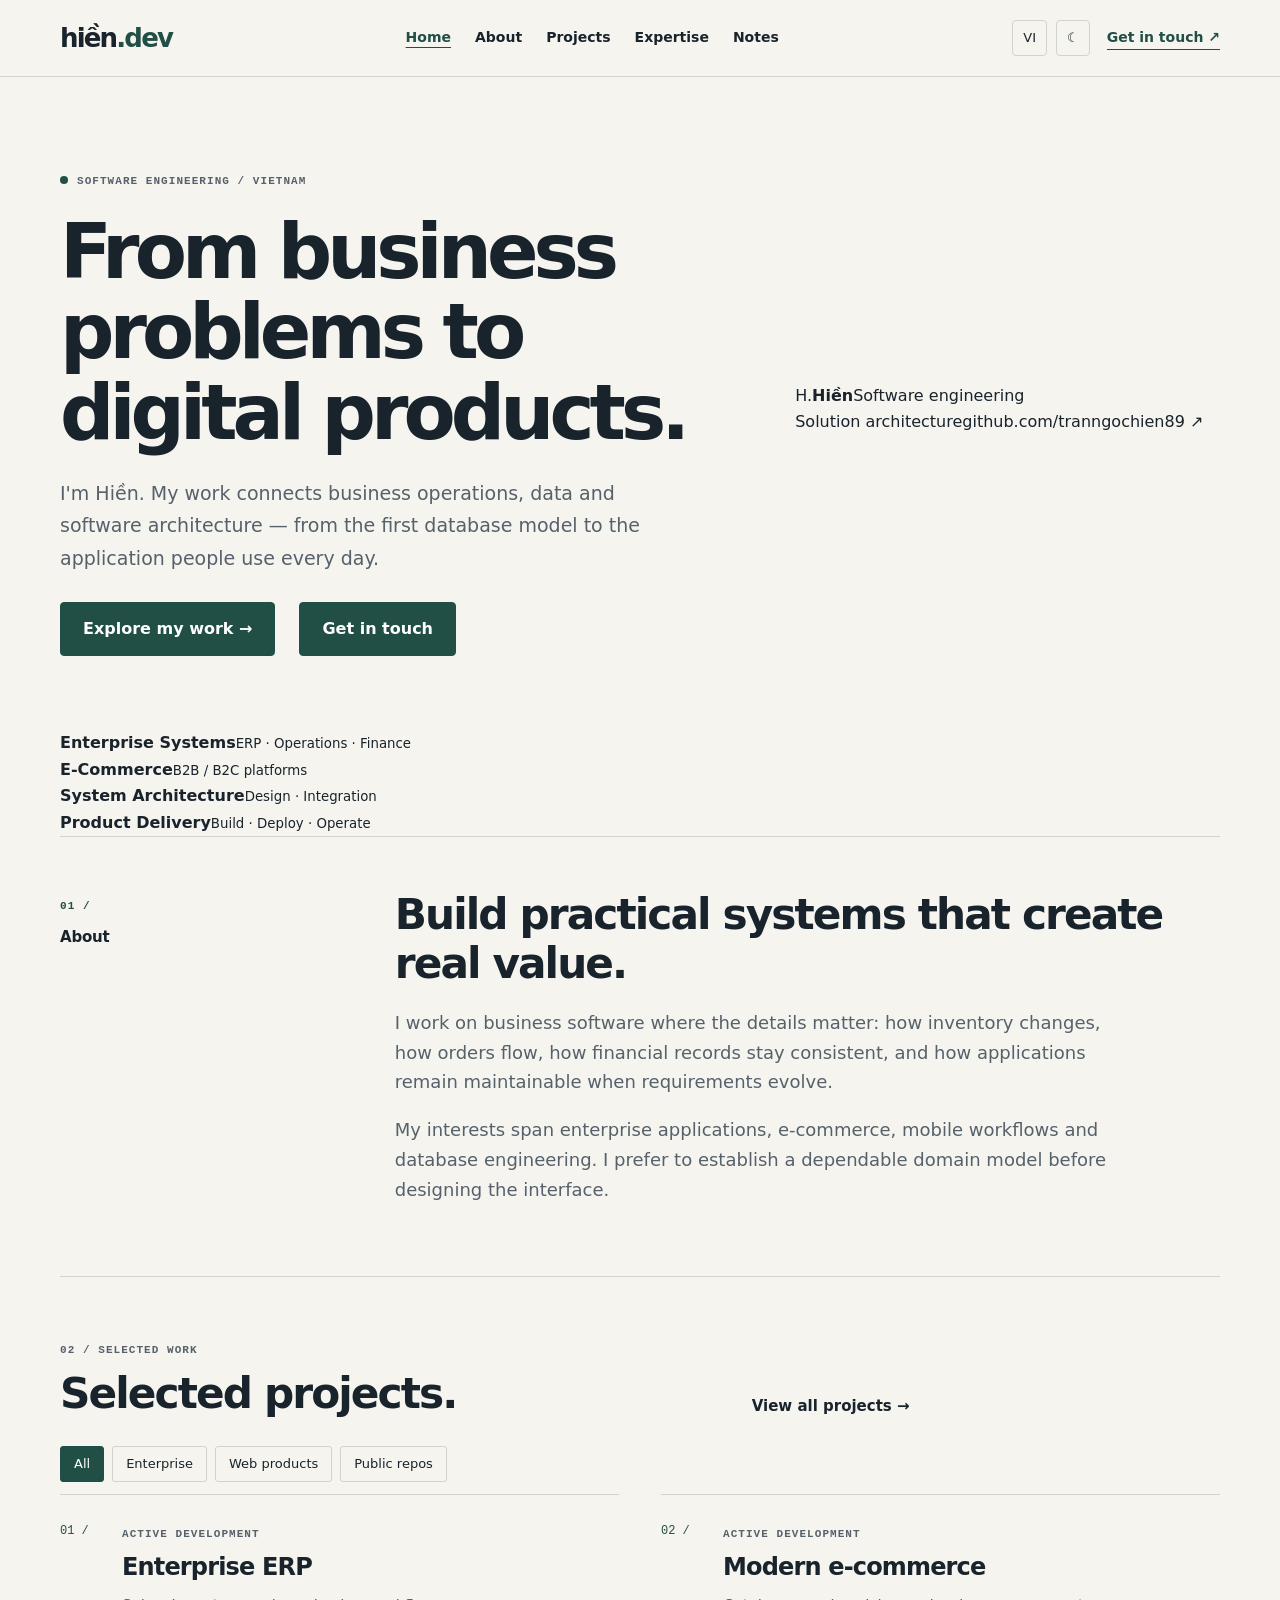
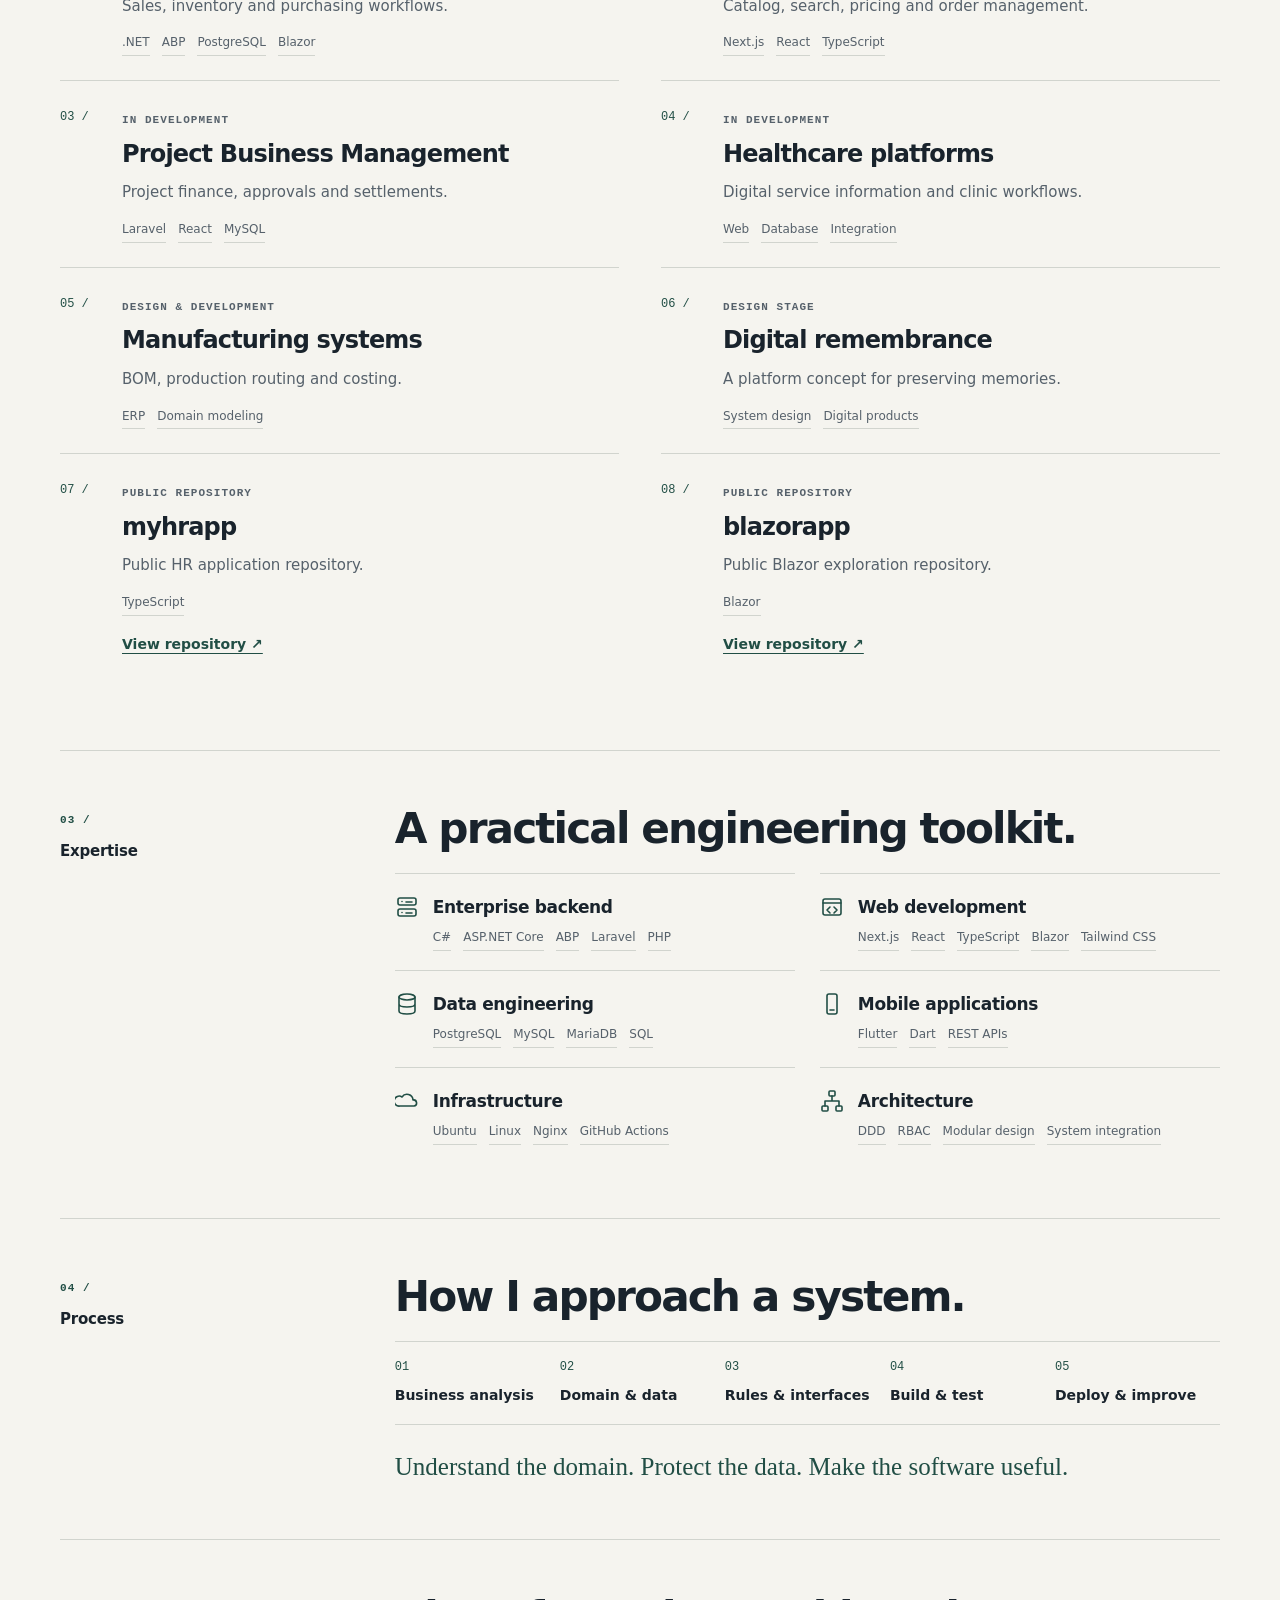
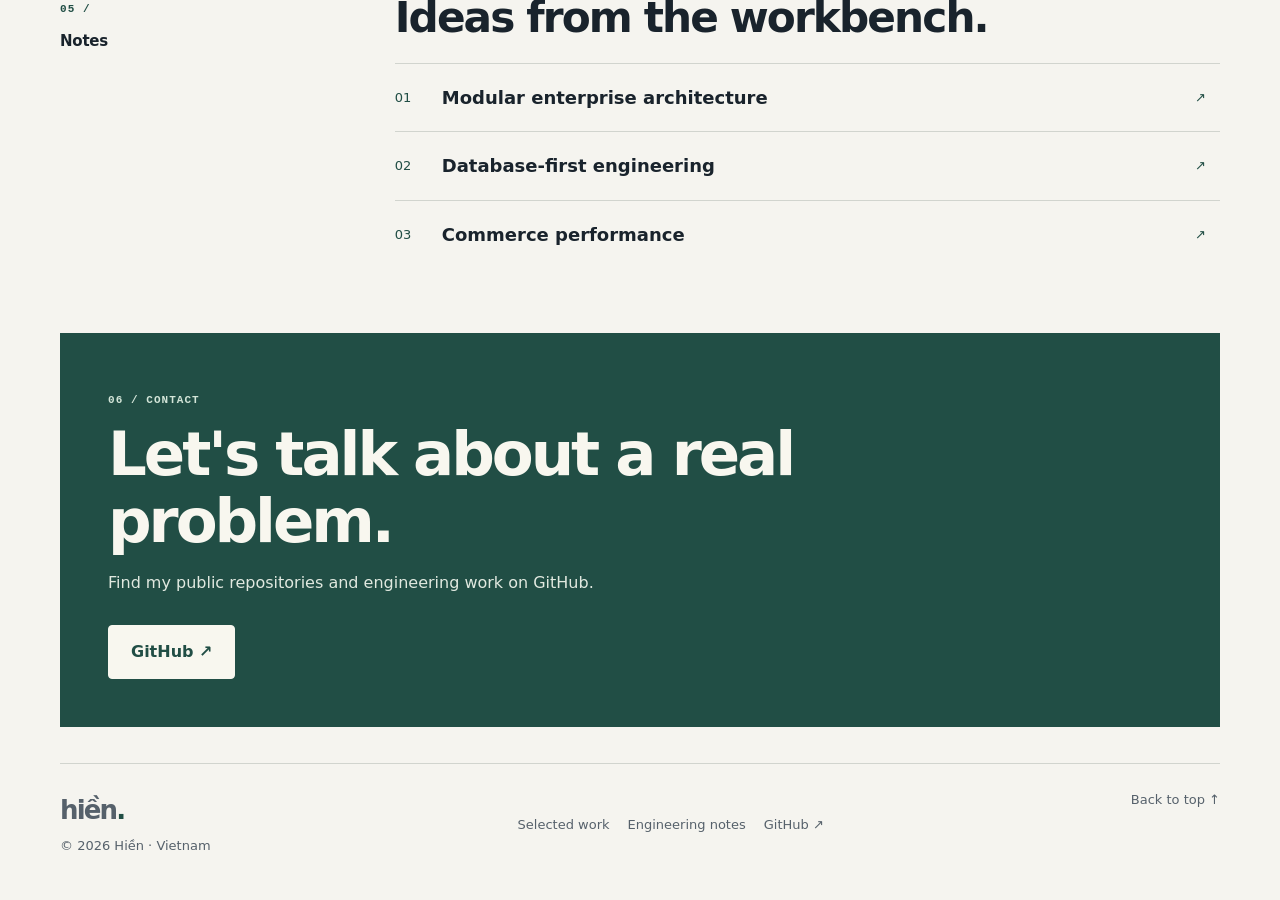
==== commit fc9e5712: "feat(v3): implement approved homepage structure" ====
--- a/docs/index.html
+++ b/docs/index.html
@@ -1,13 +1,13 @@
 <!doctype html>
 <html lang="en" data-theme="light">
-<head><meta charset="utf-8"><meta name="viewport" content="width=device-width,initial-scale=1"><title>Hiền | Software Engineering & Solution Architecture</title><meta name="description" content="Hiền — building practical enterprise software, ERP, commerce and digital products in Vietnam."><meta name="theme-color" content="#f5f4ef"><link rel="stylesheet" href="style.css"><script defer src="app.js"></script><link rel="canonical" href="https://tranngochien89.github.io/tranngochien89/"><meta property="og:type" content="website"><meta property="og:title" content="Hiền | Software Engineering & Solution Architecture"><meta property="og:description" content="From business problems to digital products. Enterprise software, ERP, commerce and architecture."><meta property="og:url" content="https://tranngochien89.github.io/tranngochien89/"><meta name="twitter:card" content="summary"><script type="application/ld+json">{"@context":"https://schema.org","@type":"Person","name":"Hiền","url":"https://tranngochien89.github.io/tranngochien89/","sameAs":["https://github.com/tranngochien89"],"knowsAbout":["Enterprise software","Software architecture","ERP","E-commerce","PostgreSQL","ASP.NET Core","Next.js"]}</script></head>
+<head><meta charset="utf-8"><meta name="viewport" content="width=device-width,initial-scale=1"><title>Hiền | Software Engineering & Solution Architecture</title><meta name="description" content="Hiền — building practical enterprise software, ERP, commerce and digital products in Vietnam."><meta name="theme-color" content="#f5f4ef"><link rel="stylesheet" href="style.css?v=3"><script defer src="app.js?v=3"></script><link rel="canonical" href="https://tranngochien89.github.io/tranngochien89/"><meta property="og:type" content="website"><meta property="og:title" content="Hiền | Software Engineering & Solution Architecture"><meta property="og:description" content="From business problems to digital products. Enterprise software, ERP, commerce and architecture."><meta property="og:url" content="https://tranngochien89.github.io/tranngochien89/"><meta name="twitter:card" content="summary"><script type="application/ld+json">{"@context":"https://schema.org","@type":"Person","name":"Hiền","url":"https://tranngochien89.github.io/tranngochien89/","sameAs":["https://github.com/tranngochien89"],"knowsAbout":["Enterprise software","Software architecture","ERP","E-commerce","PostgreSQL","ASP.NET Core","Next.js"]}</script></head>
 <body>
 <a class="skip" href="#main">Skip to content</a>
-<header><nav class="shell" aria-label="Main navigation"><a class="brand" href="#home">hiền<span>.</span><small> / portfolio</small></a><button id="menu" aria-expanded="false" aria-controls="navlinks" aria-label="Menu">☰</button><div id="navlinks"><a href="#about" data-en="About" data-vi="Giới thiệu">About</a><a href="#projects" data-en="Work" data-vi="Dự án">Work</a><a href="#skills" data-en="Expertise" data-vi="Chuyên môn">Expertise</a><a href="engineering.html" data-en="Notes" data-vi="Ghi chú">Notes</a></div><div class="controls"><button id="language" aria-label="Switch language">VI</button><button id="theme" aria-label="Toggle color theme">☾</button><a class="nav-contact" href="#contact" data-en="Get in touch ↗" data-vi="Kết nối ↗">Get in touch ↗</a></div></nav></header>
+<header><nav class="shell" aria-label="Main navigation"><a class="brand" href="#home">hiền<span>.dev</span></a><button id="menu" aria-expanded="false" aria-controls="navlinks" aria-label="Menu">☰</button><div id="navlinks"><a href="#home" data-en="Home" data-vi="Trang chủ">Home</a><a href="#about" data-en="About" data-vi="Giới thiệu">About</a><a href="projects.html" data-en="Projects" data-vi="Dự án">Projects</a><a href="#skills" data-en="Expertise" data-vi="Chuyên môn">Expertise</a><a href="engineering.html" data-en="Notes" data-vi="Ghi chú">Notes</a></div><div class="controls"><button id="language" aria-label="Switch language">VI</button><button id="theme" aria-label="Toggle color theme">☾</button><a class="nav-contact" href="#contact" data-en="Get in touch ↗" data-vi="Kết nối ↗">Get in touch ↗</a></div></nav></header>
 <main id="main" class="shell">
-<section id="home" class="hero"><div class="hero-copy"><p class="eyebrow"><span class="dot"></span><span data-en="SOFTWARE ENGINEERING / VIETNAM" data-vi="KỸ THUẬT PHẦN MỀM / VIỆT NAM">SOFTWARE ENGINEERING / VIETNAM</span></p><h1 data-en="I build software for the way businesses work." data-vi="Tôi xây dựng phần mềm từ bài toán doanh nghiệp.">I build software for the way businesses work.</h1><p class="lead" data-en="I'm Hiền. My work connects business operations, data and software architecture — from the first database model to the application people use every day." data-vi="Tôi là Hiền. Công việc của tôi kết nối nghiệp vụ, dữ liệu và kiến trúc phần mềm — từ mô hình cơ sở dữ liệu đầu tiên đến ứng dụng người dùng sử dụng mỗi ngày.">I'm Hiền. My work connects business operations, data and software architecture — from the first database model to the application people use every day.</p><div class="actions"><a class="btn" href="#projects" data-en="See selected work ↓" data-vi="Xem dự án ↓">See selected work ↓</a><a class="text-link" href="https://github.com/tranngochien89">GitHub ↗</a></div></div><aside class="hero-aside"><div class="folio-mark" aria-hidden="true"><span>h.</span><small>DESIGN / BUILD / OPERATE</small></div><div class="folio-caption"><span>01 — PROFILE</span><span>VIETNAM / 2026</span></div><p data-en="Enterprise systems, commerce, and the engineering behind them." data-vi="Hệ thống doanh nghiệp, thương mại điện tử và kỹ thuật phía sau.">Enterprise systems, commerce, and the engineering behind them.</p></aside></section>
-<section id="about" class="editorial"><div class="section-label"><span>01 /</span><h2 data-en="About" data-vi="Giới thiệu">About</h2></div><div class="about-content"><h3 data-en="The business comes before the framework." data-vi="Nghiệp vụ đi trước framework.">The business comes before the framework.</h3><p data-en="I work on business software where the details matter: how inventory changes, how orders flow, how financial records stay consistent, and how applications remain maintainable when requirements evolve." data-vi="Tôi làm việc với các hệ thống mà từng chi tiết nghiệp vụ đều quan trọng: biến động tồn kho, luồng đơn hàng, tính nhất quán của dữ liệu tài chính và khả năng bảo trì khi yêu cầu thay đổi.">I work on business software where the details matter: how inventory changes, how orders flow, how financial records stay consistent, and how applications remain maintainable when requirements evolve.</p><p data-en="My interests span enterprise applications, e-commerce, mobile workflows and database engineering. I prefer to establish a dependable domain model before designing the interface." data-vi="Tôi quan tâm đến ứng dụng doanh nghiệp, thương mại điện tử, nghiệp vụ mobile và kỹ thuật cơ sở dữ liệu. Tôi ưu tiên xây dựng mô hình nghiệp vụ đáng tin cậy trước khi thiết kế giao diện.">My interests span enterprise applications, e-commerce, mobile workflows and database engineering. I prefer to establish a dependable domain model before designing the interface.</p></div></section>
-<section id="projects" class="work"><div class="section-head"><div><p class="eyebrow">02 / SELECTED WORK</p><h2 class="section-title" data-en="What I'm working on." data-vi="Những dự án tôi đang thực hiện.">What I'm working on.</h2></div><p class="muted" data-en="A working portfolio, not a list of claimed achievements. Private initiatives are described without exposing source code." data-vi="Danh mục công việc thực tế, không phải danh sách thành tích. Các dự án riêng tư được mô tả mà không công khai mã nguồn.">A working portfolio, not a list of claimed achievements. Private initiatives are described without exposing source code.</p></div><div class="filters" id="filters" aria-label="Project filters"></div><div class="project-grid" id="project-grid"></div><noscript><p>Enterprise ERP · E-commerce · Project business management · Healthcare · Manufacturing · Digital remembrance</p></noscript></section>
+<section id="home" class="hero"><div class="hero-copy"><p class="eyebrow"><span class="dot"></span><span data-en="SOFTWARE ENGINEERING / VIETNAM" data-vi="KỸ THUẬT PHẦN MỀM / VIỆT NAM">SOFTWARE ENGINEERING / VIETNAM</span></p><h1 data-en="From business problems to digital products." data-vi="Từ bài toán kinh doanh đến sản phẩm số.">From business problems to digital products.</h1><p class="lead" data-en="I'm Hiền. My work connects business operations, data and software architecture — from the first database model to the application people use every day." data-vi="Tôi là Hiền. Công việc của tôi kết nối nghiệp vụ, dữ liệu và kiến trúc phần mềm — từ mô hình cơ sở dữ liệu đầu tiên đến ứng dụng người dùng sử dụng mỗi ngày.">I'm Hiền. My work connects business operations, data and software architecture — from the first database model to the application people use every day.</p><div class="actions"><a class="btn" href="#projects" data-en="Explore my work →" data-vi="Khám phá dự án →">Explore my work →</a><a class="btn secondary" href="#contact" data-en="Get in touch" data-vi="Kết nối">Get in touch</a></div></div><aside class="hero-aside"><div class="profile-art"><div class="profile-art-inner"><span class="profile-initial">H.</span><strong>Hiền</strong><span>Software engineering<br>Solution architecture</span><a href="https://github.com/tranngochien89">github.com/tranngochien89 ↗</a></div></div></aside></section><div class="expertise-strip"><div><b>Enterprise Systems</b><small>ERP · Operations · Finance</small></div><div><b>E-Commerce</b><small>B2B / B2C platforms</small></div><div><b>System Architecture</b><small>Design · Integration</small></div><div><b>Product Delivery</b><small>Build · Deploy · Operate</small></div></div>
+<section id="about" class="editorial about-v3"><div class="section-label"><span>01 /</span><h2 data-en="About" data-vi="Giới thiệu">About</h2></div><div class="about-content"><h3 data-en="Build practical systems that create real value." data-vi="Nghiệp vụ đi trước framework.">The business comes before the framework.</h3><p data-en="I work on business software where the details matter: how inventory changes, how orders flow, how financial records stay consistent, and how applications remain maintainable when requirements evolve." data-vi="Tôi làm việc với các hệ thống mà từng chi tiết nghiệp vụ đều quan trọng: biến động tồn kho, luồng đơn hàng, tính nhất quán của dữ liệu tài chính và khả năng bảo trì khi yêu cầu thay đổi.">I work on business software where the details matter: how inventory changes, how orders flow, how financial records stay consistent, and how applications remain maintainable when requirements evolve.</p><p data-en="My interests span enterprise applications, e-commerce, mobile workflows and database engineering. I prefer to establish a dependable domain model before designing the interface." data-vi="Tôi quan tâm đến ứng dụng doanh nghiệp, thương mại điện tử, nghiệp vụ mobile và kỹ thuật cơ sở dữ liệu. Tôi ưu tiên xây dựng mô hình nghiệp vụ đáng tin cậy trước khi thiết kế giao diện.">My interests span enterprise applications, e-commerce, mobile workflows and database engineering. I prefer to establish a dependable domain model before designing the interface.</p></div></section>
+<section id="projects" class="work"><div class="section-head"><div><p class="eyebrow">02 / SELECTED WORK</p><h2 class="section-title" data-en="Selected projects." data-vi="Những dự án tôi đang thực hiện.">What I'm working on.</h2></div><a class="text-link" href="projects.html" data-en="View all projects →" data-vi="Tất cả dự án →">View all projects →</a></div><div class="filters" id="filters" aria-label="Project filters"></div><div class="project-grid" id="project-grid"></div><noscript><p>Enterprise ERP · E-commerce · Project business management · Healthcare · Manufacturing · Digital remembrance</p></noscript></section>
 <section id="skills" class="editorial"><div class="section-label"><span>03 /</span><h2 data-en="Expertise" data-vi="Chuyên môn">Expertise</h2></div><div><h3 class="section-title" data-en="A practical engineering toolkit." data-vi="Công nghệ phục vụ công việc.">A practical engineering toolkit.</h3><div class="skill-grid" id="skill-grid"></div></div></section>
 <section id="approach" class="editorial"><div class="section-label"><span>04 /</span><h2 data-en="Process" data-vi="Phương pháp">Process</h2></div><div><h3 class="section-title" data-en="How I approach a system." data-vi="Cách tôi xây dựng hệ thống.">How I approach a system.</h3><div class="steps" id="steps"></div><p class="quote" data-en="Understand the domain. Protect the data. Make the software useful." data-vi="Hiểu nghiệp vụ. Bảo vệ dữ liệu. Xây phần mềm hữu ích.">Understand the domain. Protect the data. Make the software useful.</p></div></section>
 <section id="insights" class="editorial"><div class="section-label"><span>05 /</span><h2 data-en="Notes" data-vi="Ghi chú">Notes</h2></div><div><h3 class="section-title" data-en="Ideas from the workbench." data-vi="Góc nhìn từ công việc.">Ideas from the workbench.</h3><div class="insight-grid"><a class="insight" href="engineering.html#modular"><span>01</span><h3 data-en="Modular enterprise architecture" data-vi="Kiến trúc doanh nghiệp modular">Modular enterprise architecture</h3><span>↗</span></a><a class="insight" href="engineering.html#database"><span>02</span><h3 data-en="Database-first engineering" data-vi="Thiết kế database-first">Database-first engineering</h3><span>↗</span></a><a class="insight" href="engineering.html#performance"><span>03</span><h3 data-en="Commerce performance" data-vi="Hiệu năng thương mại điện tử">Commerce performance</h3><span>↗</span></a></div></div></section>
--- a/docs/style.css
+++ b/docs/style.css
@@ -1,40 +1,7 @@
-:root{color-scheme:dark;--bg:#0b1120;--panel:#141d30;--text:#f8fafc;--muted:#aab6cd;--line:#33415b;--accent:#a78bfa;--button:#6d28d9;--shadow:rgba(0,0,0,.24)}[data-theme=light]{color-scheme:light;--bg:#f7f7fc;--panel:#fff;--text:#172033;--muted:#475569;--line:#dce0eb;--accent:#6d28d9;--shadow:rgba(30,41,59,.08)}*{box-sizing:border-box}html{scroll-behavior:smooth;scroll-padding-top:88px}body{margin:0;background:var(--bg);color:var(--text);font:16px/1.65 system-ui,-apple-system,Segoe UI,sans-serif}a{color:inherit;text-decoration:none}button{font:inherit;color:inherit;cursor:pointer}button:focus-visible,a:focus-visible{outline:3px solid var(--accent);outline-offset:4px}.shell{width:min(1120px,calc(100% - 40px));margin:auto}.skip{position:absolute;left:-9999px}.skip:focus{left:12px;top:12px;z-index:99;background:var(--panel);padding:10px}header{position:sticky;top:0;z-index:10;background:var(--bg);border-bottom:1px solid var(--line)}nav{height:72px;display:flex;align-items:center;justify-content:space-between;gap:20px}.brand{font-weight:850;white-space:nowrap;letter-spacing:.05em}.brand span{color:var(--accent)}#navlinks,.controls,.actions{display:flex;align-items:center;gap:16px}#navlinks a{font-size:14px;color:var(--muted)}#navlinks a:hover{color:var(--accent)}.controls button,.filters button,#menu{border:1px solid var(--line);border-radius:9px;padding:6px 12px;background:var(--panel)}#menu{display:none}.btn{display:inline-flex;align-items:center;justify-content:center;background:var(--button);color:#fff;border-radius:10px;padding:12px 20px;font-weight:650;white-space:nowrap;box-shadow:0 5px 22px var(--shadow)}.btn:hover{filter:brightness(1.15)}.btn.small{padding:8px 14px;font-size:14px}.btn.outline{background:transparent;border:1px solid var(--line);color:var(--text);box-shadow:none}.hero{min-height:490px;display:grid;grid-template-columns:1.25fr 1fr;align-items:center;gap:45px;padding:64px 0 35px}.eyebrow{font-size:12px;font-weight:750;letter-spacing:.15em;color:var(--accent);margin:0 0 12px}.dot{display:inline-block;width:8px;height:8px;background:#22c55e;border-radius:50%;margin-right:6px}.hello{font-size:19px;margin:22px 0 0;color:var(--muted)}h1{font-size:clamp(65px,9vw,108px);line-height:1;margin:6px 0 14px;letter-spacing:-.06em}h1 span,.monogram span{color:var(--accent)}.hero h2{font-size:clamp(24px,3vw,34px);line-height:1.2;color:var(--accent);margin:0 0 16px;letter-spacing:-.035em}.lead{max-width:560px;color:var(--muted);font-size:18px}.actions{margin-top:28px;flex-wrap:wrap}.visual{position:relative;aspect-ratio:1;display:grid;place-items:center;isolation:isolate;background:radial-gradient(circle,#7c3aed33,transparent 65%)}.orbit{position:absolute;border:1px solid #8b5cf65c;border-radius:50%;inset:12%;z-index:-1}.o2{inset:1%;border-style:dashed}.monogram{width:66%;aspect-ratio:1;border-radius:30%;border:1px solid #a78bfa80;display:grid;place-content:center;text-align:center;font-size:clamp(80px,14vw,155px);font-weight:900;line-height:1;letter-spacing:-.09em;background:linear-gradient(145deg,#1e1b4b,#111827);color:#fff;box-shadow:0 20px 75px #7c3aed33;transform:rotate(-5deg)}.monogram small{display:block;font-size:10px;letter-spacing:.18em;color:#c4b5fd;margin-top:14px}.float{position:absolute;font-size:11px;font-weight:750;letter-spacing:.08em;border:1px solid var(--line);background:var(--panel);padding:9px 15px;border-radius:8px;box-shadow:0 8px 20px var(--shadow)}.f1{top:12%;left:2%}.f2{right:0;top:40%}.f3{bottom:13%;left:3%}.pillbar{display:flex;flex-wrap:wrap;gap:10px;justify-content:space-between;border-block:1px solid var(--line);padding:20px 0;color:var(--muted);font-size:14px}.pillbar span{flex:1;text-align:center;min-width:130px}main>section:not(.hero){padding:55px 0;border-bottom:1px solid var(--line)}.section-title{font-size:clamp(25px,4vw,38px);line-height:1.2;margin:0 0 20px;letter-spacing:-.035em}.panel,.skill,.project,.step{background:var(--panel);border:1px solid var(--line);border-radius:15px;padding:24px;box-shadow:0 8px 20px var(--shadow)}.panel h3,.skill h3,.project h3{margin:0 0 10px;font-size:19px}.panel p,.project p,.muted{color:var(--muted);margin:0 0 12px}.about-grid{display:grid;grid-template-columns:1fr 1fr;gap:18px}.tags{display:flex;gap:8px;flex-wrap:wrap}.tags span{font-size:12px;padding:5px 10px;border-radius:7px;border:1px solid var(--line);color:var(--muted)}.skill-grid,.project-grid{display:grid;grid-template-columns:repeat(3,1fr);gap:16px}.skill .symbol{display:inline-grid;place-items:center;background:#7c3aed22;color:var(--accent);width:42px;height:42px;border-radius:10px;margin-bottom:14px;font-weight:800}.filters{display:flex;gap:8px;flex-wrap:wrap;margin:22px 0}.filters button[aria-pressed=true]{background:var(--button);border-color:var(--button);color:white}.project{padding:0;overflow:hidden;display:flex;flex-direction:column;transition:transform .2s}.project:hover{transform:translateY(-4px)}.cover{height:145px;display:grid;place-items:center;background:linear-gradient(125deg,#312e81,#0f172a);color:#c4b5fd;position:relative;overflow:hidden}.cover:before{content:'';position:absolute;inset:12px;border:1px solid #a78bfa40;border-radius:8px;background:repeating-linear-gradient(90deg,transparent 0 35px,#a78bfa12 35px 36px)}.cover strong{font-size:36px;letter-spacing:.08em;z-index:1}.project-body{padding:20px;flex:1}.status{display:block;color:var(--accent);font-size:11px;letter-spacing:.08em;text-transform:uppercase;margin-bottom:8px}.steps{display:grid;grid-template-columns:repeat(5,1fr);gap:12px}.step{padding:18px;font-size:14px;font-weight:650}.step b{display:block;color:var(--accent);font-size:24px;margin-bottom:7px}.quote{border-left:3px solid var(--accent);padding-left:20px;font-size:19px;color:var(--muted);margin:28px 0 0}main>section.contact{margin:45px 0;padding:28px;display:flex;align-items:center;justify-content:space-between;gap:24px}.contact .section-title{margin-bottom:12px}footer{padding:20px 0 35px;color:var(--muted);font-size:13px;display:flex;justify-content:space-between;gap:15px}@media(max-width:900px){#menu{display:block;margin-left:auto}#navlinks{display:none;position:absolute;top:72px;left:0;right:0;background:var(--panel);padding:20px;flex-direction:column;align-items:stretch;border-bottom:1px solid var(--line)}#navlinks.open{display:flex}.controls{gap:6px}.controls .btn{display:none}.hero{gap:20px}.skill-grid,.project-grid{grid-template-columns:repeat(2,1fr)}.steps{grid-template-columns:repeat(3,1fr)}}@media(max-width:600px){.shell{width:calc(100% - 32px)}nav{gap:8px}.hero{grid-template-columns:1fr;padding:35px 0;gap:10px}.visual{max-width:320px;width:100%;margin:auto}.about-grid,.skill-grid,.project-grid{grid-template-columns:1fr}.steps{grid-template-columns:1fr 1fr}main>section:not(.hero){padding:36px 0}main>section.contact{padding:22px;flex-direction:column;align-items:flex-start}.pillbar{justify-content:center}footer{flex-wrap:wrap}}@media(prefers-reduced-motion:reduce){html{scroll-behavior:auto}*{transition:none!important}}
-
-/* V1.2 — premium visual system */
-:root{--bg:#090d19;--panel:#11192b;--line:#29364d;--accent:#b5a0ff;--button:#6d28d9;--muted:#b3bfd3}
-[data-theme=light]{--bg:#f8f8fd;--panel:#fff;--line:#dce0eb;--accent:#6331c1;--muted:#475569}
-body{background:radial-gradient(ellipse at 85% 6%,#6d28d91c,transparent 32%),var(--bg);font-size:16px}
-.shell{width:min(1200px,calc(100% - 48px))}
-header{background:color-mix(in srgb,var(--bg) 87%,transparent);backdrop-filter:blur(18px)}
-nav{height:76px;gap:14px}#navlinks{gap:18px}#navlinks a{font-weight:550;white-space:nowrap}#navlinks a[aria-current="location"]{color:var(--accent)}
-.brand{font-size:17px;letter-spacing:-.025em}
-.btn{background:linear-gradient(120deg,#7c3aed,#5b21b6);border:1px solid #9468f180;transition:transform .2s,filter .2s}
-.btn:hover{transform:translateY(-2px)}.btn.outline{background:transparent;border-color:var(--line)}
-.hero{min-height:530px;grid-template-columns:1.05fr 1fr;gap:40px;padding:54px 0 42px}
-.hero h1{font-size:clamp(76px,9vw,120px);letter-spacing:-.08em}
-.hero h2{max-width:590px;font-size:clamp(26px,3.5vw,42px);line-height:1.12}
-.eyebrow{letter-spacing:.14em;font-size:11px}.hero .eyebrow{display:inline-flex;align-items:center;gap:5px;border:1px solid var(--line);border-radius:20px;padding:7px 12px}
-.visual{max-height:490px;aspect-ratio:1.1;min-width:0}
-.architecture-hero{background:radial-gradient(ellipse,#7c3aed40,transparent 70%);padding:30px}
-.system-card{width:min(100%,365px);padding:22px;border:1px solid #a78bfa65;border-radius:22px;background:linear-gradient(145deg,#24214a,#111827 65%);box-shadow:0 20px 85px #7c3aed40;color:#e2e8f0;position:relative}
-.system-top{display:flex;justify-content:space-between;align-items:center;font-size:10px;color:#a5b4fc;letter-spacing:.1em}
-.system-top span{color:#a78bfa;letter-spacing:4px}.system-title{font-size:25px;font-weight:850;letter-spacing:-.06em;margin:18px 0;color:#fff}.system-title span{color:#a78bfa}
-.system-node{background:#ffffff09;border:1px solid #a78bfa55;border-radius:8px;text-align:center;padding:10px 5px;font-size:11px;font-weight:700;letter-spacing:.06em;color:#ddd6fe}
-.system-row{display:grid;grid-template-columns:1fr 1fr;gap:9px}.system-line{height:13px;width:1px;background:#a78bfa;margin:auto}.db-node{border-color:#22d3ee70;color:#a5f3fc}.ops-node{border-color:#34d39960;color:#a7f3d0}
-.system-foot{font-size:9px;letter-spacing:.15em;color:#a5b4fc;text-align:center;margin-top:16px}
-.float{animation:drift 6s ease-in-out infinite}.f2{animation-delay:-2s}.f3{animation-delay:-4s}@keyframes drift{50%{transform:translateY(-7px)}}.f1{top:8%;left:0}.f2{right:0;top:46%}.f3{bottom:8%;left:0}
-.pillbar{display:grid;grid-template-columns:repeat(4,1fr);gap:8px;padding:16px 0}.pillbar span{min-width:0;font-size:13px;text-align:left}.pillbar b{font-size:11px;color:var(--accent);margin-right:8px}
-main>section:not(.hero){padding:48px 0}.section-title{font-size:clamp(28px,4vw,42px);font-weight:750;letter-spacing:-.045em;margin-bottom:23px}
-.panel,.skill,.project,.step{border-radius:18px;box-shadow:none;background:linear-gradient(145deg,color-mix(in srgb,var(--panel) 95%,var(--accent)),var(--panel) 65%);transition:border-color .2s,transform .2s}
-.panel:hover,.skill:hover,.project:hover{border-color:var(--accent)}.about-grid{grid-template-columns:1.25fr 1fr}.about-feature{border-left:3px solid var(--accent)}.panel-kicker{display:block;color:var(--accent);font-size:10px;font-weight:750;letter-spacing:.13em;margin-bottom:12px}.panel h3,.skill h3,.project h3{font-size:20px;letter-spacing:-.025em}
-.skill-grid,.project-grid{gap:18px}.skill{padding:23px;min-height:156px}.skill .symbol{width:48px;height:48px;border:1px solid #8b5cf65c;border-radius:12px;display:grid;place-items:center}
-.skill .symbol svg{width:25px;height:25px}.tags span{background:color-mix(in srgb,var(--panel) 90%,var(--accent));border-radius:5px;font-size:12px}
-.project .cover{height:auto;aspect-ratio:1.75;display:block;background:#141c35;padding:0}.cover:before{display:none}.cover svg{display:block;width:100%;height:100%}.project-body{padding:20px 22px}.status{font-size:10px;font-weight:750}.project-body p{font-size:14px}.project-body a{color:var(--accent);font-weight:650}.project:hover{transform:translateY(-5px)}
-.steps{gap:10px}.step{position:relative;min-height:108px}.step:not(:last-child):after{content:'→';position:absolute;right:-12px;top:42%;z-index:2;color:var(--accent);font-size:19px}.step b{font-size:28px}.quote{font-size:20px}
-.insight-grid{display:grid;grid-template-columns:repeat(3,1fr);gap:16px}.insight{display:flex;flex-direction:column;min-height:175px}.insight p{flex:1}.insight>span:last-child{color:var(--accent);font-size:20px;align-self:flex-end}
-main>section.contact{padding:38px;background:radial-gradient(ellipse at 90% 50%,#7c3aed28,transparent 70%),var(--panel);border:1px solid var(--line)}
-.site-footer{display:grid;grid-template-columns:2fr 1fr 1fr;gap:30px;padding:28px 0 45px}.site-footer>div{display:flex;flex-direction:column;gap:8px}.site-footer strong{color:var(--text)}.site-footer p{margin:0}.site-footer a:hover{color:var(--accent)}
-@media(max-width:1120px){#menu{display:block;margin-left:auto}#navlinks{display:none;position:absolute;top:76px;left:0;right:0;background:var(--panel);padding:20px;flex-direction:column;align-items:stretch;border-bottom:1px solid var(--line)}#navlinks.open{display:flex}}
-@media(max-width:900px){.hero{gap:20px}.architecture-hero{padding:10px}.insight-grid{grid-template-columns:repeat(2,1fr)}.step:after{display:none}}
-@media(max-width:600px){.shell{width:calc(100% - 32px)}nav{gap:7px;height:68px}#navlinks{top:68px}.brand{font-size:15px}.controls button,#menu{padding:6px 9px}.hero{grid-template-columns:1fr;min-height:0;padding:36px 0 24px}.hero h1{font-size:80px}.hero h2{font-size:29px}.hero .lead{font-size:16px}.visual{max-width:100%;min-height:310px;aspect-ratio:auto;padding:20px 12px}.system-card{width:min(90%,340px);padding:17px}.system-title{font-size:21px}.float{font-size:9px;padding:6px 8px}.f1{top:5%}.f3{bottom:3%}.pillbar{grid-template-columns:1fr 1fr}.about-grid,.insight-grid{grid-template-columns:1fr}.skill-grid{grid-template-columns:1fr}.project-grid{grid-template-columns:1fr}.section-title{font-size:30px}main>section:not(.hero){padding:32px 0}main>section.contact{padding:24px}.site-footer{grid-template-columns:1fr 1fr;gap:22px}.site-footer>div:first-child{grid-column:1/-1}}
-@media(prefers-reduced-motion:reduce){.float{animation:none}.btn,.project,.panel,.skill{transition:none}}
+/* V2 — Editorial portfolio. No external assets or fonts. */
+:root{color-scheme:light;--bg:#f5f4ef;--paper:#fff;--ink:#19232c;--muted:#56616b;--line:#d1d4ce;--accent:#214e45;--button:#214e45;--inverse:#fff}
+[data-theme=dark]{color-scheme:dark;--bg:#171e20;--paper:#202a2c;--ink:#f3f3ed;--muted:#b8c1bf;--line:#394846;--accent:#a3d7c1;--button:#a3d7c1;--inverse:#192b25}
+*{box-sizing:border-box}html{scroll-behavior:smooth;scroll-padding-top:90px}body{margin:0;background:var(--bg);color:var(--ink);font:16px/1.65 system-ui,-apple-system,"Segoe UI",sans-serif}a{color:inherit;text-decoration:none}button{font:inherit;color:inherit;cursor:pointer}a:focus-visible,button:focus-visible{outline:3px solid var(--accent);outline-offset:4px}.shell{width:min(1160px,calc(100% - 64px));margin-inline:auto}.skip{position:absolute;left:-9999px}.skip:focus{left:12px;top:12px;background:var(--paper);padding:12px;z-index:100}header{position:sticky;top:0;z-index:10;background:var(--bg);border-bottom:1px solid var(--line)}nav{min-height:76px;display:flex;align-items:center;justify-content:space-between;gap:24px}.brand{font-size:26px;font-weight:800;letter-spacing:-.07em;white-space:nowrap}.brand span{color:var(--accent)}.brand small{font-size:12px;letter-spacing:0;color:var(--muted);font-weight:500}#navlinks,.controls,.actions{display:flex;align-items:center;gap:24px}#navlinks a,.nav-contact{font-size:14px;font-weight:600;white-space:nowrap}#navlinks a:hover,#navlinks a[aria-current=location],.text-link:hover{color:var(--accent);text-decoration:underline;text-underline-offset:5px}.controls{gap:9px}.controls button,#menu{border:1px solid var(--line);border-radius:4px;background:transparent;padding:6px 10px;font-size:13px}.nav-contact{margin-left:8px;border-bottom:1px solid var(--accent);color:var(--accent)}#menu{display:none}.btn{display:inline-flex;align-items:center;justify-content:center;background:var(--button);color:var(--inverse);padding:13px 22px;border:1px solid var(--button);border-radius:4px;font-weight:650;transition:transform .2s}.btn:hover{transform:translateY(-2px)}.text-link{font-size:15px;font-weight:650}.hero{display:grid;grid-template-columns:1.55fr 1fr;align-items:center;gap:clamp(30px,6vw,90px);padding:85px 0 74px}.eyebrow,.section-label>span,.folio-caption,.status{font:600 11px/1.5 ui-monospace,SFMono-Regular,Consolas,monospace;letter-spacing:.095em;color:var(--muted);text-transform:uppercase}.dot{display:inline-block;width:8px;height:8px;border-radius:50%;background:var(--accent);margin-right:9px}.hero h1{font-size:clamp(42px,6vw,76px);line-height:1.06;letter-spacing:-.065em;font-weight:730;margin:22px 0 24px;max-width:780px}.lead{font-size:19px;line-height:1.7;color:var(--muted);max-width:620px}.actions{margin-top:28px;flex-wrap:wrap}.hero-aside{min-width:0}.folio-mark{aspect-ratio:1.08;background:#214e45;color:#f7f5e9;display:flex;flex-direction:column;justify-content:space-between;padding:28px;overflow:hidden;position:relative}.folio-mark:after{content:"";width:75%;aspect-ratio:1;position:absolute;right:-25%;bottom:-27%;border:1px solid #c9d7b8;border-radius:50%;box-shadow:0 0 0 22px #ffffff08,0 0 0 45px #ffffff08}.folio-mark>span{font-family:Georgia,serif;font-size:clamp(95px,16vw,205px);line-height:.9;letter-spacing:-.09em;position:relative;z-index:1}.folio-mark small{font:500 11px ui-monospace,monospace;letter-spacing:.15em;z-index:1}.folio-caption{display:flex;justify-content:space-between;gap:8px;border-bottom:1px solid var(--line);padding:11px 0}.hero-aside>p{color:var(--muted);font-size:14px;max-width:300px;margin-bottom:0}.editorial,.work{padding:54px 0;border-top:1px solid var(--line)}.editorial{display:grid;grid-template-columns:1fr 2.8fr;gap:40px}.section-label h2{font-size:15px;letter-spacing:-.015em;margin:8px 0}.section-label>span{color:var(--accent)}.about-content h3,.section-title{font-size:clamp(27px,3.3vw,43px);line-height:1.15;letter-spacing:-.045em;margin:0 0 20px;font-weight:700}.about-content p{font-size:18px;max-width:720px;color:var(--muted)}.section-head{display:grid;grid-template-columns:1.4fr 1fr;gap:36px;align-items:end}.section-head .section-title{margin-bottom:0}.muted{color:var(--muted)}.filters{display:flex;flex-wrap:wrap;gap:8px;margin:28px 0 12px}.filters button{background:transparent;border:1px solid var(--line);border-radius:3px;padding:6px 13px;font-size:13px}.filters button[aria-pressed=true]{background:var(--button);color:var(--inverse);border-color:var(--button)}.project-grid{display:grid;grid-template-columns:1fr 1fr;column-gap:42px}.project{border-top:1px solid var(--line);display:grid;grid-template-columns:48px 1fr;gap:14px;padding:24px 0;align-content:start}.project-index{font:500 12px ui-monospace,monospace;color:var(--accent);padding-top:5px}.project h3{font-size:24px;line-height:1.15;letter-spacing:-.035em;margin:9px 0 12px}.project p{color:var(--muted);font-size:15px;margin:0 0 15px}.project-body a{font-size:14px;color:var(--accent);font-weight:650;text-decoration:underline;text-underline-offset:4px}.tags{display:flex;flex-wrap:wrap;gap:5px 12px}.tags span{font-size:12px;color:var(--muted);border-bottom:1px solid var(--line);padding-bottom:2px}.skill-grid{display:grid;grid-template-columns:1fr 1fr;gap:0 25px}.skill{border-top:1px solid var(--line);padding:19px 0;display:grid;grid-template-columns:26px 1fr;gap:7px 12px;align-items:center}.skill .symbol{color:var(--accent);width:24px;height:24px}.symbol svg{width:24px;height:24px}.skill h3{margin:0;font-size:17px;letter-spacing:-.02em}.skill .tags{grid-column:2}.steps{display:grid;grid-template-columns:repeat(5,1fr);border-top:1px solid var(--line);border-bottom:1px solid var(--line)}.step{padding:18px 10px 18px 0;font-size:14px;font-weight:600;line-height:1.4}.step b{display:block;font:500 12px ui-monospace,monospace;color:var(--accent);margin-bottom:12px}.quote{font-family:Georgia,serif;font-size:25px;line-height:1.45;color:var(--accent);margin:24px 0 0}.insight-grid{display:flex;flex-direction:column}.insight{display:grid;grid-template-columns:35px 1fr 25px;gap:12px;align-items:center;border-top:1px solid var(--line);padding:19px 0}.insight>span{color:var(--accent);font-size:13px}.insight h3{margin:0;font-size:18px;font-weight:600}.insight:hover h3{text-decoration:underline;text-underline-offset:4px}.contact{background:#214e45;color:#f8f7ef;padding:48px;margin:10px 0 36px}.contact .eyebrow{color:#d3e5d8}.contact h2{font-size:clamp(35px,5vw,61px);letter-spacing:-.05em;line-height:1.1;max-width:770px;margin:12px 0}.contact p{color:#e1e9e0}.contact .btn{background:#f8f7ef;color:#214e45;border-color:#f8f7ef;margin-top:12px}footer{border-top:1px solid var(--line);display:flex;justify-content:space-between;gap:25px;padding:25px 0 40px;font-size:13px;color:var(--muted)}footer p{margin:3px 0}.site-footer>div:nth-child(2){display:flex;flex-wrap:wrap;gap:18px;align-items:center}.panel{background:var(--paper);padding:24px;border:1px solid var(--line)}.panel p{color:var(--muted)}main>section:not([id]){padding:35px 0;border-bottom:1px solid var(--line)}main>section:not([id]) pre{background:var(--bg);padding:18px;overflow:auto}.panel li{margin:5px 0}
+@media(max-width:940px){#menu{display:block;margin-left:auto}#navlinks{display:none;position:absolute;top:76px;left:0;right:0;padding:22px 32px;background:var(--bg);border-bottom:1px solid var(--line);flex-direction:column;align-items:flex-start}#navlinks.open{display:flex}.nav-contact{display:none}.hero{gap:30px;padding:58px 0}.editorial{grid-template-columns:1fr 3fr;gap:22px}.steps{grid-template-columns:repeat(3,1fr)}}
+@media(max-width:650px){.shell{width:calc(100% - 32px)}nav{gap:10px;min-height:65px}#navlinks{top:65px;padding:18px 16px}.brand small{display:none}.hero{grid-template-columns:1fr;padding:42px 0;gap:30px}.hero h1{font-size:clamp(40px,10vw,58px)}.lead{font-size:17px}.folio-mark{aspect-ratio:1.8;padding:20px}.folio-mark>span{font-size:110px}.editorial,.section-head{grid-template-columns:1fr;gap:18px}.editorial,.work{padding:34px 0}.project-grid,.skill-grid{grid-template-columns:1fr}.project{grid-template-columns:35px 1fr}.section-label{display:flex;align-items:center;gap:10px}.section-label h2{margin:0}.section-head .muted{margin:0}.steps{grid-template-columns:repeat(2,1fr)}.contact{padding:28px 20px}footer{flex-direction:column;gap:15px}.site-footer>div:nth-child(2){gap:14px}}
+@media(prefers-reduced-motion:reduce){html{scroll-behavior:auto}*{transition:none!important}}
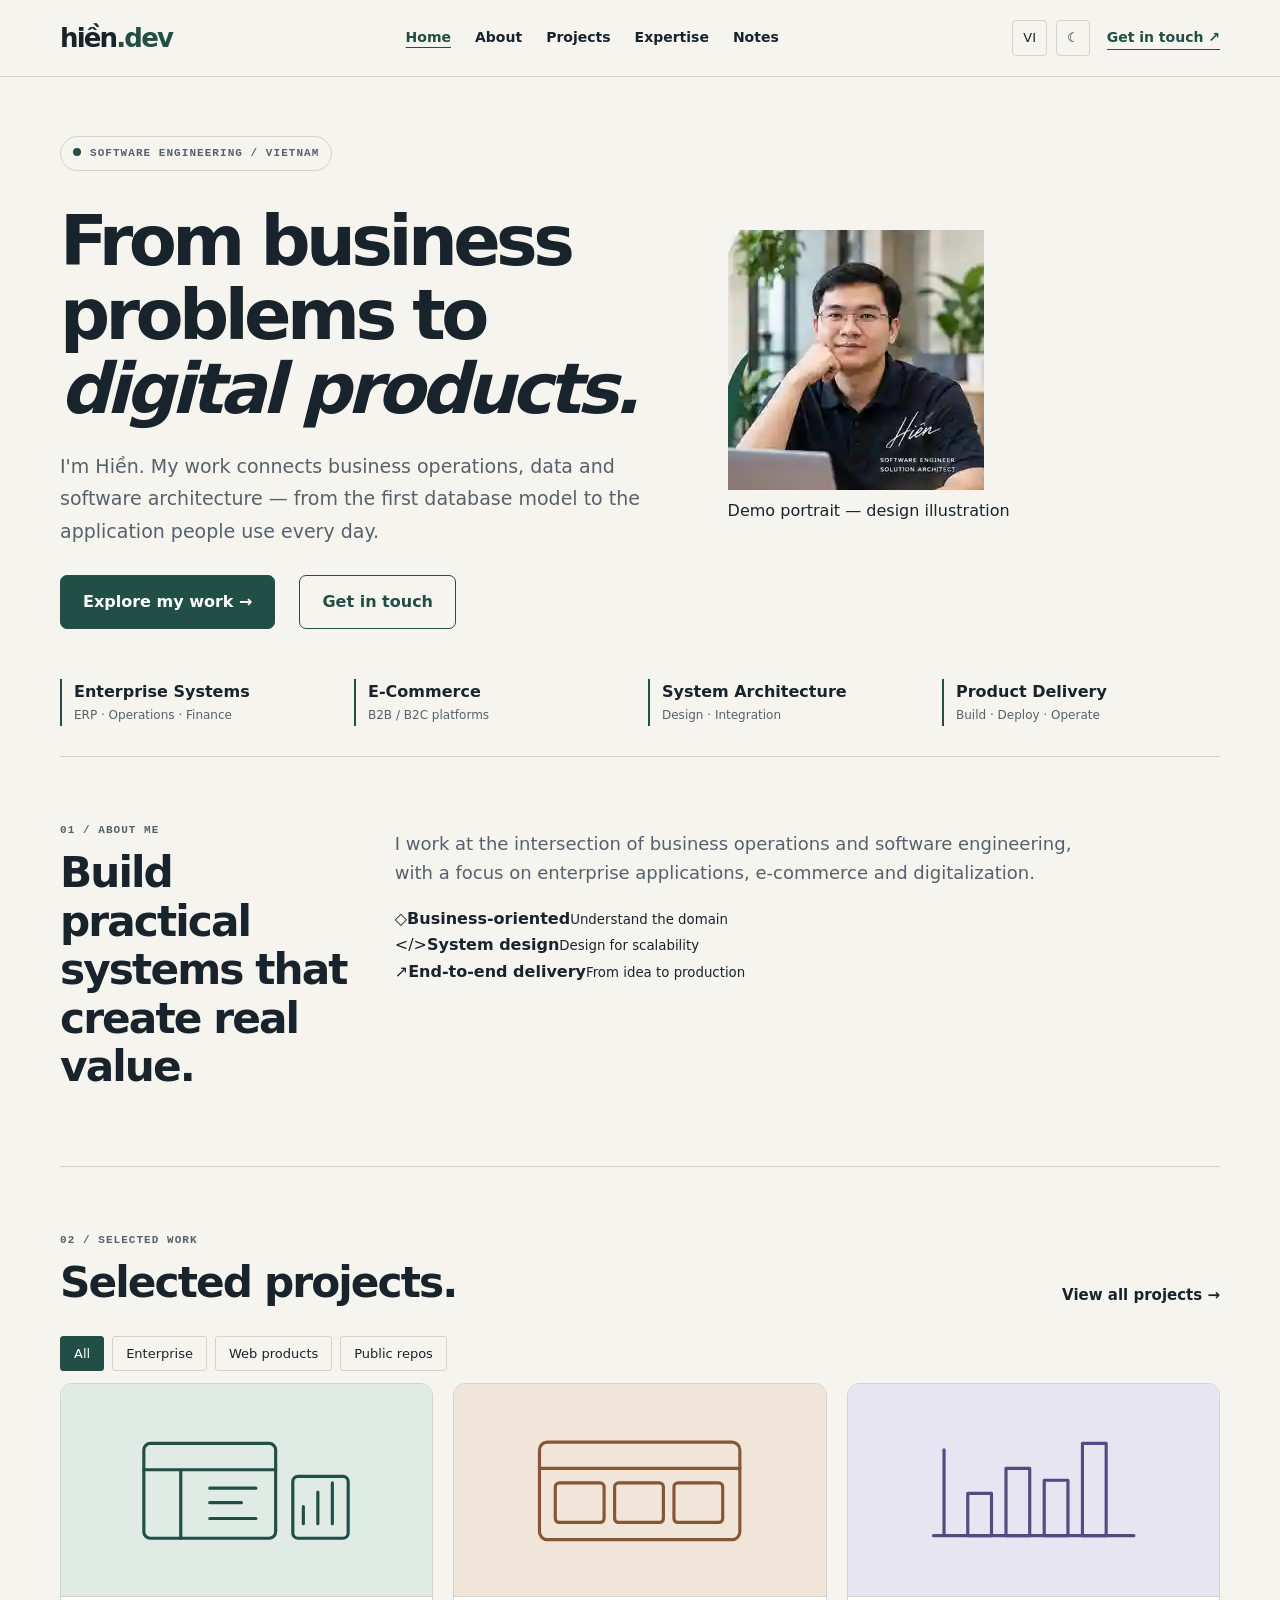
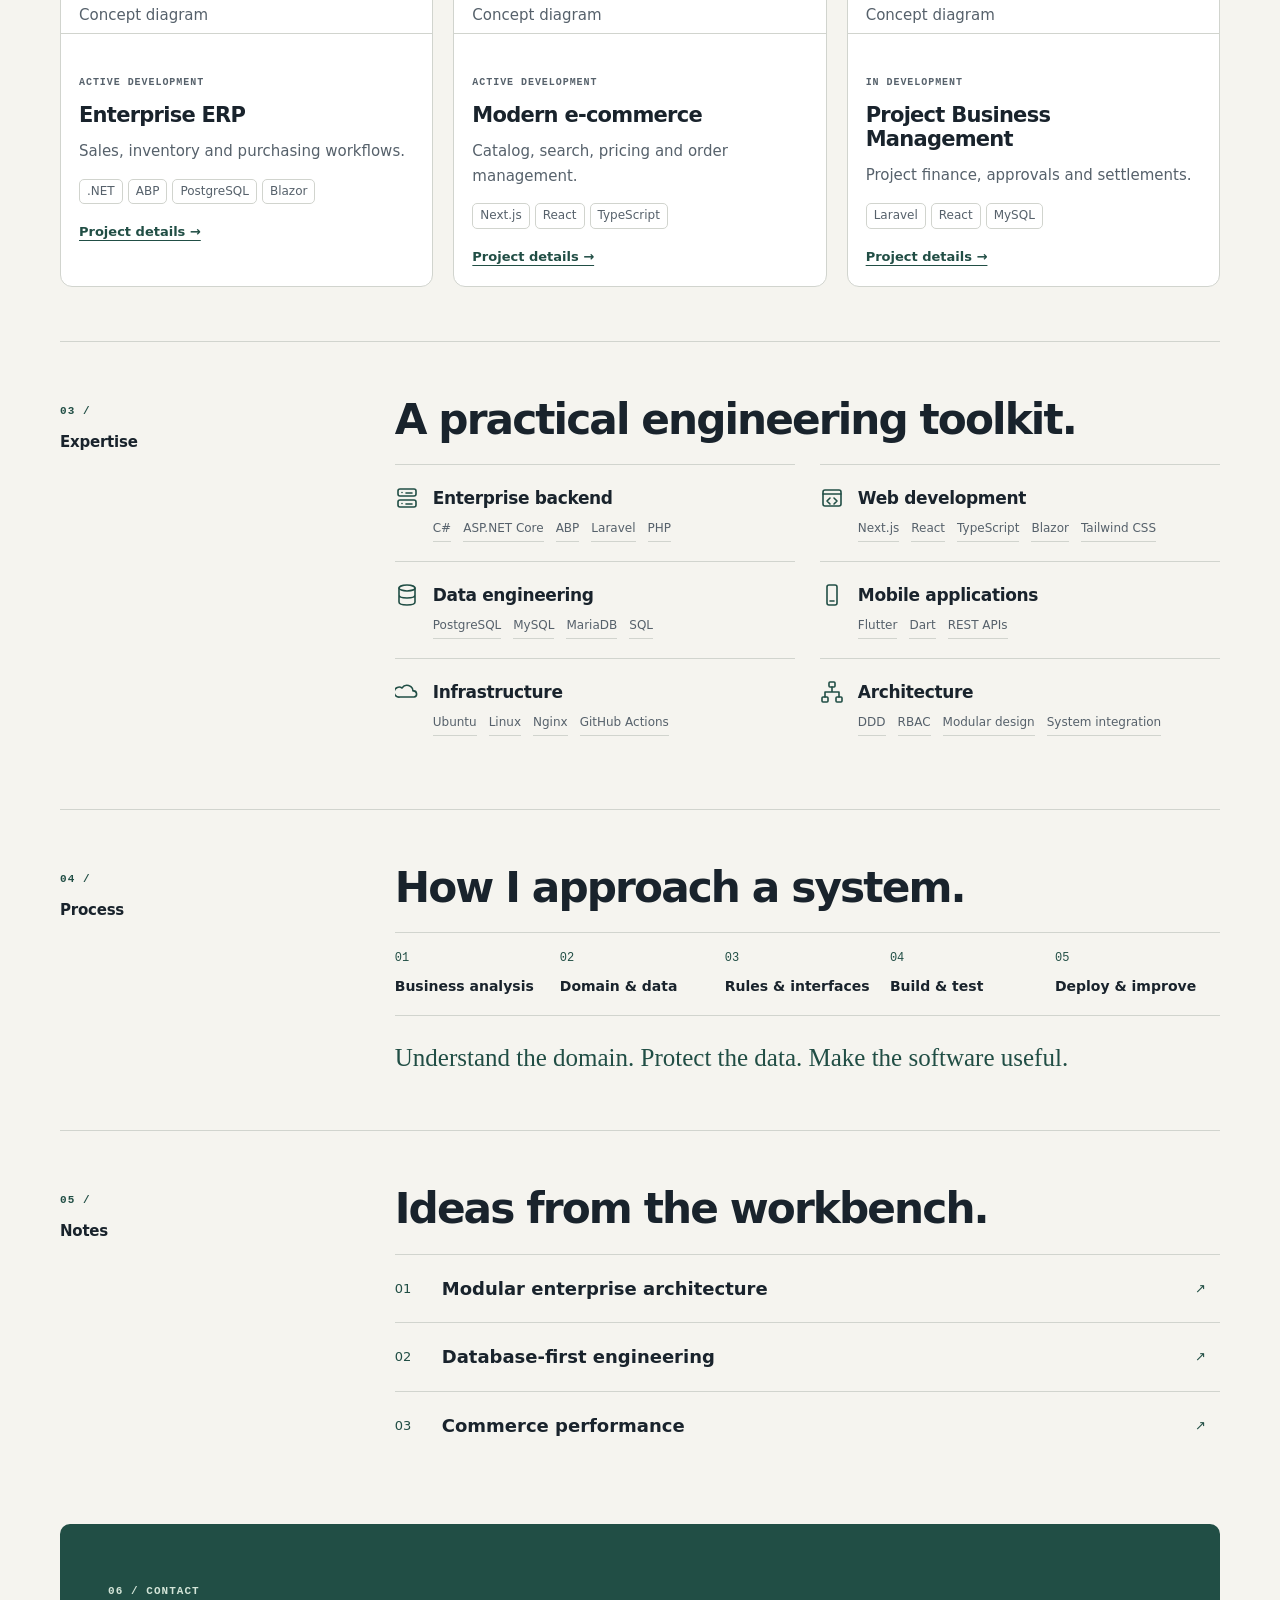
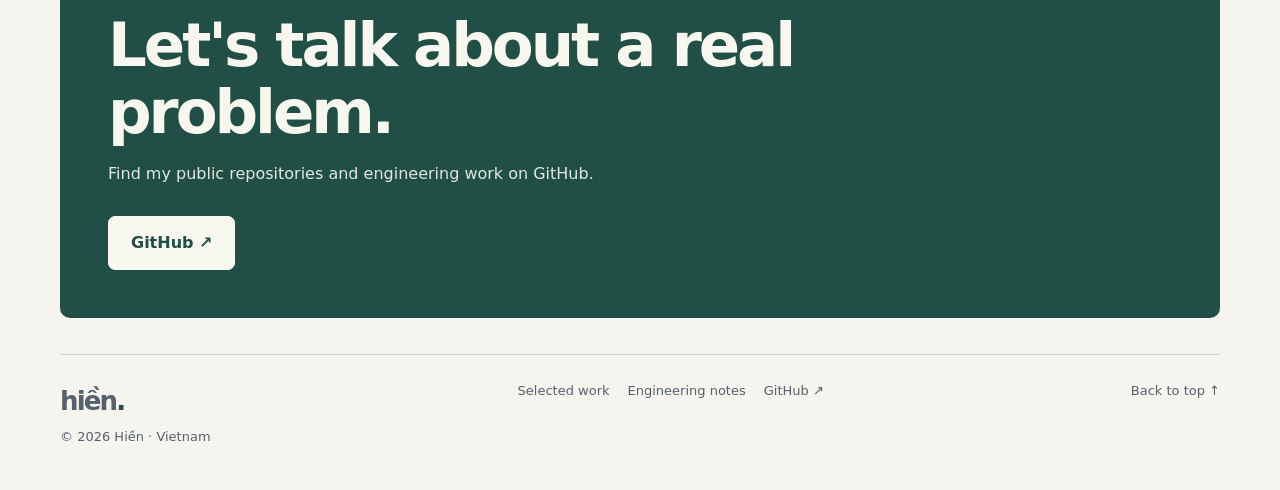
==== commit 08e5c408: "feat(visual): match approved hero and about composition with demo photo" ====
--- a/docs/index.html
+++ b/docs/index.html
@@ -1,12 +1,12 @@
 <!doctype html>
 <html lang="en" data-theme="light">
-<head><meta charset="utf-8"><meta name="viewport" content="width=device-width,initial-scale=1"><title>Hiền | Software Engineering & Solution Architecture</title><meta name="description" content="Hiền — building practical enterprise software, ERP, commerce and digital products in Vietnam."><meta name="theme-color" content="#f5f4ef"><link rel="stylesheet" href="style.css?v=3"><script defer src="app.js?v=3"></script><link rel="canonical" href="https://tranngochien89.github.io/tranngochien89/"><meta property="og:type" content="website"><meta property="og:title" content="Hiền | Software Engineering & Solution Architecture"><meta property="og:description" content="From business problems to digital products. Enterprise software, ERP, commerce and architecture."><meta property="og:url" content="https://tranngochien89.github.io/tranngochien89/"><meta name="twitter:card" content="summary"><script type="application/ld+json">{"@context":"https://schema.org","@type":"Person","name":"Hiền","url":"https://tranngochien89.github.io/tranngochien89/","sameAs":["https://github.com/tranngochien89"],"knowsAbout":["Enterprise software","Software architecture","ERP","E-commerce","PostgreSQL","ASP.NET Core","Next.js"]}</script></head>
+<head><meta charset="utf-8"><meta name="viewport" content="width=device-width,initial-scale=1"><title>Hiền | Software Engineering & Solution Architecture</title><meta name="description" content="Hiền — building practical enterprise software, ERP, commerce and digital products in Vietnam."><meta name="theme-color" content="#f5f4ef"><link rel="stylesheet" href="style.css?v=4"><script defer src="app.js?v=4"></script><link rel="canonical" href="https://tranngochien89.github.io/tranngochien89/"><meta property="og:type" content="website"><meta property="og:title" content="Hiền | Software Engineering & Solution Architecture"><meta property="og:description" content="From business problems to digital products. Enterprise software, ERP, commerce and architecture."><meta property="og:url" content="https://tranngochien89.github.io/tranngochien89/"><meta name="twitter:card" content="summary"><script type="application/ld+json">{"@context":"https://schema.org","@type":"Person","name":"Hiền","url":"https://tranngochien89.github.io/tranngochien89/","sameAs":["https://github.com/tranngochien89"],"knowsAbout":["Enterprise software","Software architecture","ERP","E-commerce","PostgreSQL","ASP.NET Core","Next.js"]}</script></head>
 <body>
 <a class="skip" href="#main">Skip to content</a>
 <header><nav class="shell" aria-label="Main navigation"><a class="brand" href="#home">hiền<span>.dev</span></a><button id="menu" aria-expanded="false" aria-controls="navlinks" aria-label="Menu">☰</button><div id="navlinks"><a href="#home" data-en="Home" data-vi="Trang chủ">Home</a><a href="#about" data-en="About" data-vi="Giới thiệu">About</a><a href="projects.html" data-en="Projects" data-vi="Dự án">Projects</a><a href="#skills" data-en="Expertise" data-vi="Chuyên môn">Expertise</a><a href="engineering.html" data-en="Notes" data-vi="Ghi chú">Notes</a></div><div class="controls"><button id="language" aria-label="Switch language">VI</button><button id="theme" aria-label="Toggle color theme">☾</button><a class="nav-contact" href="#contact" data-en="Get in touch ↗" data-vi="Kết nối ↗">Get in touch ↗</a></div></nav></header>
 <main id="main" class="shell">
-<section id="home" class="hero"><div class="hero-copy"><p class="eyebrow"><span class="dot"></span><span data-en="SOFTWARE ENGINEERING / VIETNAM" data-vi="KỸ THUẬT PHẦN MỀM / VIỆT NAM">SOFTWARE ENGINEERING / VIETNAM</span></p><h1 data-en="From business problems to digital products." data-vi="Từ bài toán kinh doanh đến sản phẩm số.">From business problems to digital products.</h1><p class="lead" data-en="I'm Hiền. My work connects business operations, data and software architecture — from the first database model to the application people use every day." data-vi="Tôi là Hiền. Công việc của tôi kết nối nghiệp vụ, dữ liệu và kiến trúc phần mềm — từ mô hình cơ sở dữ liệu đầu tiên đến ứng dụng người dùng sử dụng mỗi ngày.">I'm Hiền. My work connects business operations, data and software architecture — from the first database model to the application people use every day.</p><div class="actions"><a class="btn" href="#projects" data-en="Explore my work →" data-vi="Khám phá dự án →">Explore my work →</a><a class="btn secondary" href="#contact" data-en="Get in touch" data-vi="Kết nối">Get in touch</a></div></div><aside class="hero-aside"><div class="profile-art"><div class="profile-art-inner"><span class="profile-initial">H.</span><strong>Hiền</strong><span>Software engineering<br>Solution architecture</span><a href="https://github.com/tranngochien89">github.com/tranngochien89 ↗</a></div></div></aside></section><div class="expertise-strip"><div><b>Enterprise Systems</b><small>ERP · Operations · Finance</small></div><div><b>E-Commerce</b><small>B2B / B2C platforms</small></div><div><b>System Architecture</b><small>Design · Integration</small></div><div><b>Product Delivery</b><small>Build · Deploy · Operate</small></div></div>
-<section id="about" class="editorial about-v3"><div class="section-label"><span>01 /</span><h2 data-en="About" data-vi="Giới thiệu">About</h2></div><div class="about-content"><h3 data-en="Build practical systems that create real value." data-vi="Nghiệp vụ đi trước framework.">The business comes before the framework.</h3><p data-en="I work on business software where the details matter: how inventory changes, how orders flow, how financial records stay consistent, and how applications remain maintainable when requirements evolve." data-vi="Tôi làm việc với các hệ thống mà từng chi tiết nghiệp vụ đều quan trọng: biến động tồn kho, luồng đơn hàng, tính nhất quán của dữ liệu tài chính và khả năng bảo trì khi yêu cầu thay đổi.">I work on business software where the details matter: how inventory changes, how orders flow, how financial records stay consistent, and how applications remain maintainable when requirements evolve.</p><p data-en="My interests span enterprise applications, e-commerce, mobile workflows and database engineering. I prefer to establish a dependable domain model before designing the interface." data-vi="Tôi quan tâm đến ứng dụng doanh nghiệp, thương mại điện tử, nghiệp vụ mobile và kỹ thuật cơ sở dữ liệu. Tôi ưu tiên xây dựng mô hình nghiệp vụ đáng tin cậy trước khi thiết kế giao diện.">My interests span enterprise applications, e-commerce, mobile workflows and database engineering. I prefer to establish a dependable domain model before designing the interface.</p></div></section>
+<section id="home" class="hero"><div class="hero-copy"><p class="eyebrow"><span class="dot"></span><span data-en="SOFTWARE ENGINEERING / VIETNAM" data-vi="KỸ THUẬT PHẦN MỀM / VIỆT NAM">SOFTWARE ENGINEERING / VIETNAM</span></p><h1><span data-en="From business problems to" data-vi="Từ bài toán kinh doanh đến">From business problems to</span> <em data-en="digital products." data-vi="sản phẩm số.">digital products.</em></h1><p class="lead" data-en="I'm Hiền. My work connects business operations, data and software architecture — from the first database model to the application people use every day." data-vi="Tôi là Hiền. Công việc của tôi kết nối nghiệp vụ, dữ liệu và kiến trúc phần mềm — từ mô hình cơ sở dữ liệu đầu tiên đến ứng dụng người dùng sử dụng mỗi ngày.">I'm Hiền. My work connects business operations, data and software architecture — from the first database model to the application people use every day.</p><div class="actions"><a class="btn" href="#projects" data-en="Explore my work →" data-vi="Khám phá dự án →">Explore my work →</a><a class="btn secondary" href="#contact" data-en="Get in touch" data-vi="Kết nối">Get in touch</a></div></div><aside class="hero-aside"><figure class="hero-photo"><img src="images/demo-hero.svg" width="256" height="260" alt="Illustrative portrait from the approved design mockup, not the profile owner's photograph"><figcaption data-en="Demo portrait — design illustration" data-vi="Ảnh chân dung minh họa — ảnh demo">Demo portrait — design illustration</figcaption></figure></aside></section><div class="expertise-strip"><div><b>Enterprise Systems</b><small>ERP · Operations · Finance</small></div><div><b>E-Commerce</b><small>B2B / B2C platforms</small></div><div><b>System Architecture</b><small>Design · Integration</small></div><div><b>Product Delivery</b><small>Build · Deploy · Operate</small></div></div>
+<section id="about" class="editorial about-v4"><div class="about-heading"><p class="eyebrow">01 / ABOUT ME</p><h2 class="section-title" data-en="Build practical systems that create real value." data-vi="Xây dựng hệ thống tạo giá trị thực.">Build practical systems that create real value.</h2></div><div class="about-content"><p data-en="I work at the intersection of business operations and software engineering, with a focus on enterprise applications, e-commerce and digitalization." data-vi="Tôi kết hợp nghiệp vụ doanh nghiệp và kỹ thuật phần mềm, tập trung vào ứng dụng quản trị, thương mại điện tử và chuyển đổi số.">I work at the intersection of business operations and software engineering, with a focus on enterprise applications, e-commerce and digitalization.</p><div class="about-pillars"><div><span aria-hidden="true">◇</span><b data-en="Business-oriented" data-vi="Hiểu nghiệp vụ">Business-oriented</b><small data-en="Understand the domain" data-vi="Phân tích bài toán">Understand the domain</small></div><div><span aria-hidden="true">&lt;/&gt;</span><b data-en="System design" data-vi="Thiết kế hệ thống">System design</b><small data-en="Design for scalability" data-vi="Kiến trúc mở rộng">Design for scalability</small></div><div><span aria-hidden="true">↗</span><b data-en="End-to-end delivery" data-vi="Triển khai toàn diện">End-to-end delivery</b><small data-en="From idea to production" data-vi="Từ ý tưởng đến vận hành">From idea to production</small></div></div></div></section>
 <section id="projects" class="work"><div class="section-head"><div><p class="eyebrow">02 / SELECTED WORK</p><h2 class="section-title" data-en="Selected projects." data-vi="Những dự án tôi đang thực hiện.">What I'm working on.</h2></div><a class="text-link" href="projects.html" data-en="View all projects →" data-vi="Tất cả dự án →">View all projects →</a></div><div class="filters" id="filters" aria-label="Project filters"></div><div class="project-grid" id="project-grid"></div><noscript><p>Enterprise ERP · E-commerce · Project business management · Healthcare · Manufacturing · Digital remembrance</p></noscript></section>
 <section id="skills" class="editorial"><div class="section-label"><span>03 /</span><h2 data-en="Expertise" data-vi="Chuyên môn">Expertise</h2></div><div><h3 class="section-title" data-en="A practical engineering toolkit." data-vi="Công nghệ phục vụ công việc.">A practical engineering toolkit.</h3><div class="skill-grid" id="skill-grid"></div></div></section>
 <section id="approach" class="editorial"><div class="section-label"><span>04 /</span><h2 data-en="Process" data-vi="Phương pháp">Process</h2></div><div><h3 class="section-title" data-en="How I approach a system." data-vi="Cách tôi xây dựng hệ thống.">How I approach a system.</h3><div class="steps" id="steps"></div><p class="quote" data-en="Understand the domain. Protect the data. Make the software useful." data-vi="Hiểu nghiệp vụ. Bảo vệ dữ liệu. Xây phần mềm hữu ích.">Understand the domain. Protect the data. Make the software useful.</p></div></section>
--- a/docs/style.css
+++ b/docs/style.css
@@ -5,3 +5,8 @@
 @media(max-width:940px){#menu{display:block;margin-left:auto}#navlinks{display:none;position:absolute;top:76px;left:0;right:0;padding:22px 32px;background:var(--bg);border-bottom:1px solid var(--line);flex-direction:column;align-items:flex-start}#navlinks.open{display:flex}.nav-contact{display:none}.hero{gap:30px;padding:58px 0}.editorial{grid-template-columns:1fr 3fr;gap:22px}.steps{grid-template-columns:repeat(3,1fr)}}
 @media(max-width:650px){.shell{width:calc(100% - 32px)}nav{gap:10px;min-height:65px}#navlinks{top:65px;padding:18px 16px}.brand small{display:none}.hero{grid-template-columns:1fr;padding:42px 0;gap:30px}.hero h1{font-size:clamp(40px,10vw,58px)}.lead{font-size:17px}.folio-mark{aspect-ratio:1.8;padding:20px}.folio-mark>span{font-size:110px}.editorial,.section-head{grid-template-columns:1fr;gap:18px}.editorial,.work{padding:34px 0}.project-grid,.skill-grid{grid-template-columns:1fr}.project{grid-template-columns:35px 1fr}.section-label{display:flex;align-items:center;gap:10px}.section-label h2{margin:0}.section-head .muted{margin:0}.steps{grid-template-columns:repeat(2,1fr)}.contact{padding:28px 20px}footer{flex-direction:column;gap:15px}.site-footer>div:nth-child(2){gap:14px}}
 @media(prefers-reduced-motion:reduce){html{scroll-behavior:auto}*{transition:none!important}}
+
+/* V3: approved warm editorial layout */
+.hero{grid-template-columns:1.1fr 1fr;gap:42px;padding:48px 0 28px}.hero h1{font-size:clamp(42px,5.7vw,70px);max-width:680px;color:var(--ink)}.hero h1::first-line{color:var(--ink)}.hero .eyebrow{display:inline-block;border:1px solid var(--line);padding:8px 12px;border-radius:20px}.btn{border-radius:7px}.btn.secondary{background:transparent;color:var(--accent);border-color:var(--accent)}.profile-art{min-height:365px;background:radial-gradient(ellipse at 80% 20%,#527b6c,#214e45 55%,#173d35);border-radius:120px 12px 12px 12px;display:flex;align-items:flex-end;padding:32px;color:#fff;overflow:hidden}.profile-art-inner{display:flex;flex-direction:column;gap:10px}.profile-initial{font:120px/.8 Georgia,serif;letter-spacing:-.1em}.profile-art strong{font-size:28px}.profile-art a{font-size:12px;text-decoration:underline}.expertise-strip{display:grid;grid-template-columns:repeat(4,1fr);gap:16px;padding:22px 0 30px}.expertise-strip div{border-left:2px solid var(--accent);padding-left:12px}.expertise-strip b,.expertise-strip small{display:block}.expertise-strip small{color:var(--muted);font-size:12px}.about-v3{grid-template-columns:1fr 2fr}.section-head{grid-template-columns:1fr auto}.project-grid{grid-template-columns:repeat(3,minmax(0,1fr));gap:20px}.project{display:flex;flex-direction:column;gap:0;border:1px solid var(--line);border-radius:12px;overflow:hidden;padding:0;background:var(--paper)}.project:hover{border-color:var(--accent)}.project-body{padding:18px;flex:1}.project h3{font-size:21px}.project-visual{aspect-ratio:1.75;display:flex;align-items:center;justify-content:center;background:#e1ebe5;color:#214e45;border-bottom:1px solid var(--line);padding:20px}.project-visual svg{width:100%;height:100%;max-height:145px}.project-visual[data-kind="ECOM"]{background:#f1e4d8;color:#855735}.project-visual[data-kind="PBM"]{background:#e7e5f1;color:#514b82}.project-visual[data-kind="MED"]{background:#dce9ee;color:#346879}.project-visual[data-kind="MFG"]{background:#eee5d3;color:#86602b}.project-visual[data-kind="MEM"]{background:#eae1de;color:#805b54}.project-body .tags span{border:1px solid var(--line);border-radius:5px;padding:2px 7px}.project-body .tags{gap:5px}.project-body .status{font-size:10px}.project-links{display:flex;flex-wrap:wrap;gap:14px;margin-top:17px}.project-links a{font-size:13px}.project-caption{font-size:10px;color:var(--muted);margin:0;padding:6px 18px;border-bottom:1px solid var(--line)}.catalog-intro{padding:55px 0 20px}.catalog-intro h1,.case-intro h1{font-size:clamp(38px,5vw,60px);line-height:1.08;letter-spacing:-.05em;margin:10px 0}.case-intro{padding:45px 0 25px}.case-layout{display:grid;grid-template-columns:200px 1fr;gap:35px;padding:25px 0 50px}.case-nav{display:flex;flex-direction:column;gap:14px;align-self:start;position:sticky;top:95px}.case-nav a{color:var(--accent);font-size:14px}.case-content section{padding:20px 0;border-top:1px solid var(--line)}.case-content h2{font-size:25px;letter-spacing:-.03em}.case-content p,.case-content li{color:var(--muted)}.case-content pre{white-space:pre-wrap;background:var(--paper);padding:20px;border:1px solid var(--line)}.case-intro .project-visual{max-width:480px;border-radius:12px}.contact{border-radius:10px}.notes-page .panel{border-radius:10px}.site-footer{align-items:flex-start}
+@media(max-width:940px){.project-grid{grid-template-columns:repeat(2,minmax(0,1fr))}.hero{gap:20px}.profile-art{min-height:300px}.expertise-strip{grid-template-columns:1fr 1fr}}
+@media(max-width:650px){.hero{grid-template-columns:1fr;padding:36px 0 22px}.hero h1{font-size:clamp(38px,10vw,56px)}.profile-art{min-height:230px;border-radius:70px 8px 8px 8px;padding:24px}.profile-initial{font-size:90px}.expertise-strip{gap:14px}.expertise-strip b{font-size:13px}.expertise-strip small{font-size:11px}.about-v3,.section-head,.case-layout{grid-template-columns:1fr;gap:15px}.project-grid{grid-template-columns:1fr}.case-nav{position:static;flex-direction:row;flex-wrap:wrap}.catalog-intro{padding-top:30px}}
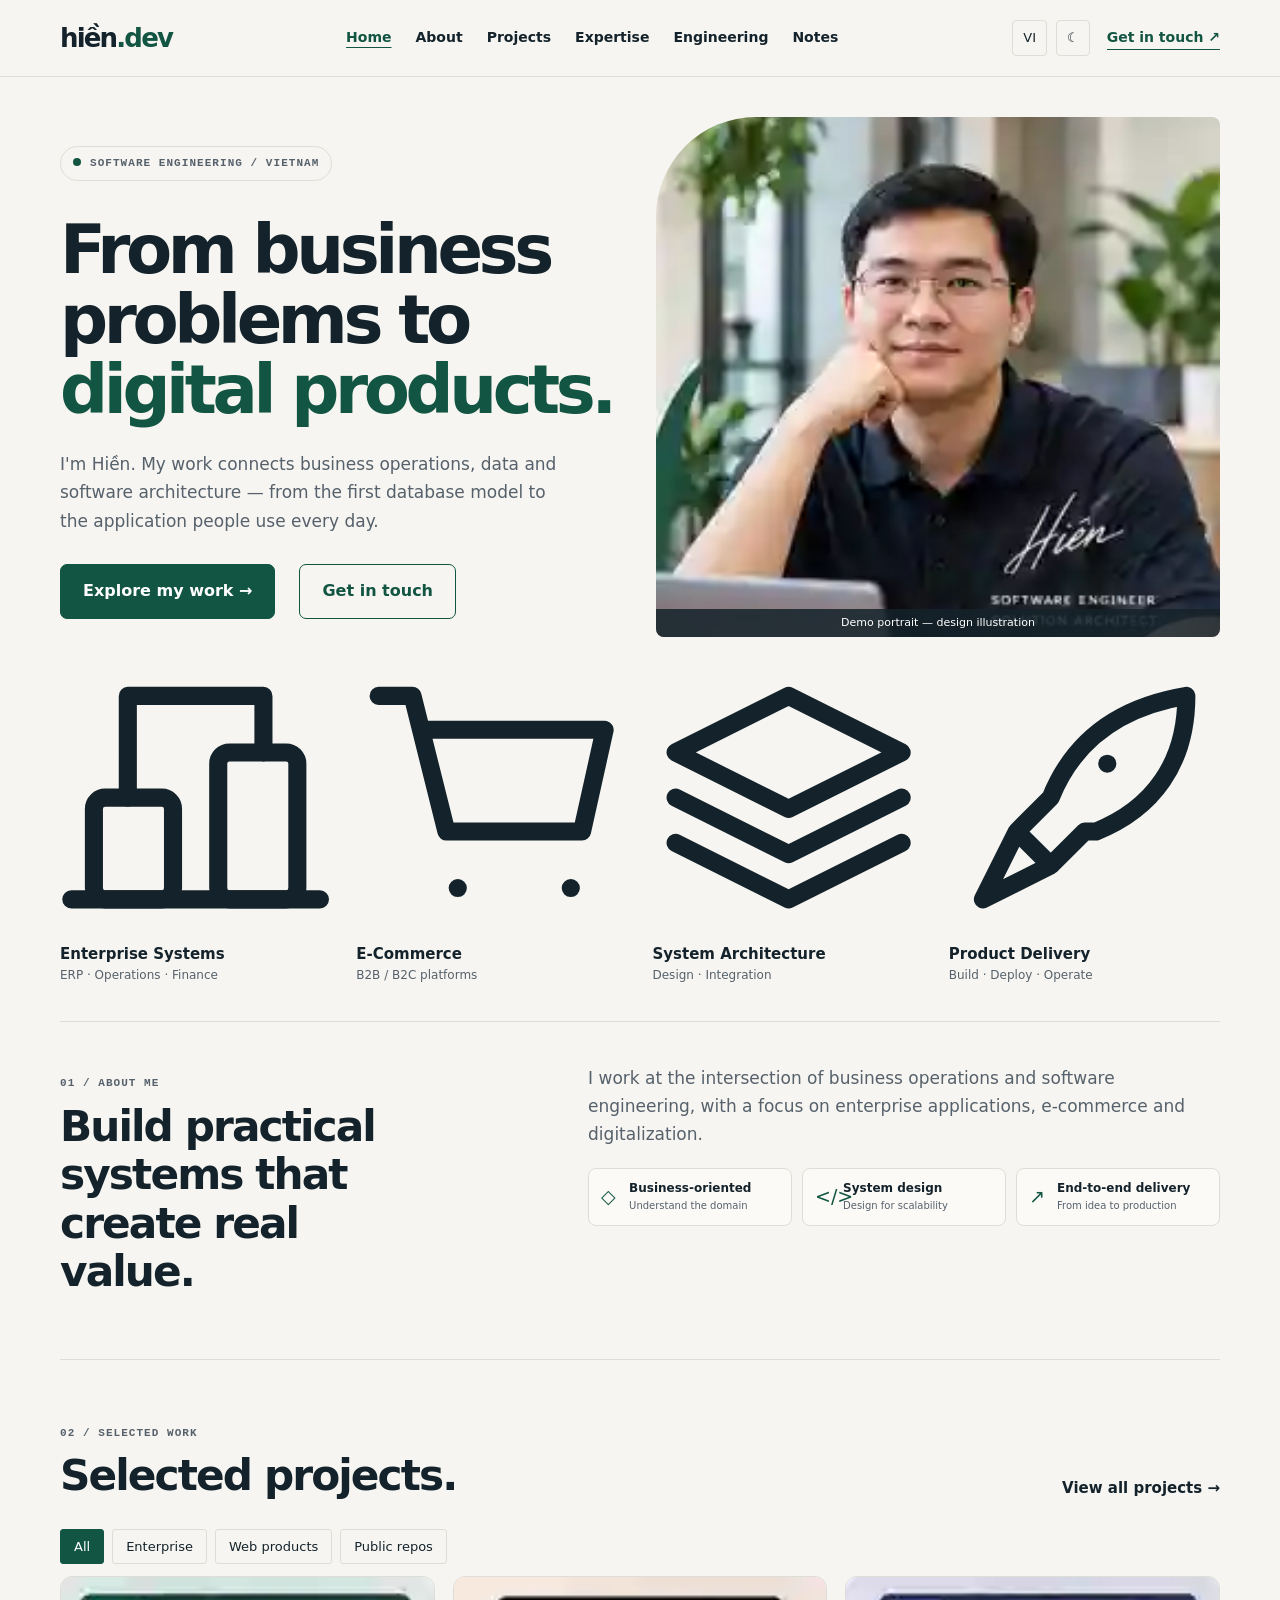
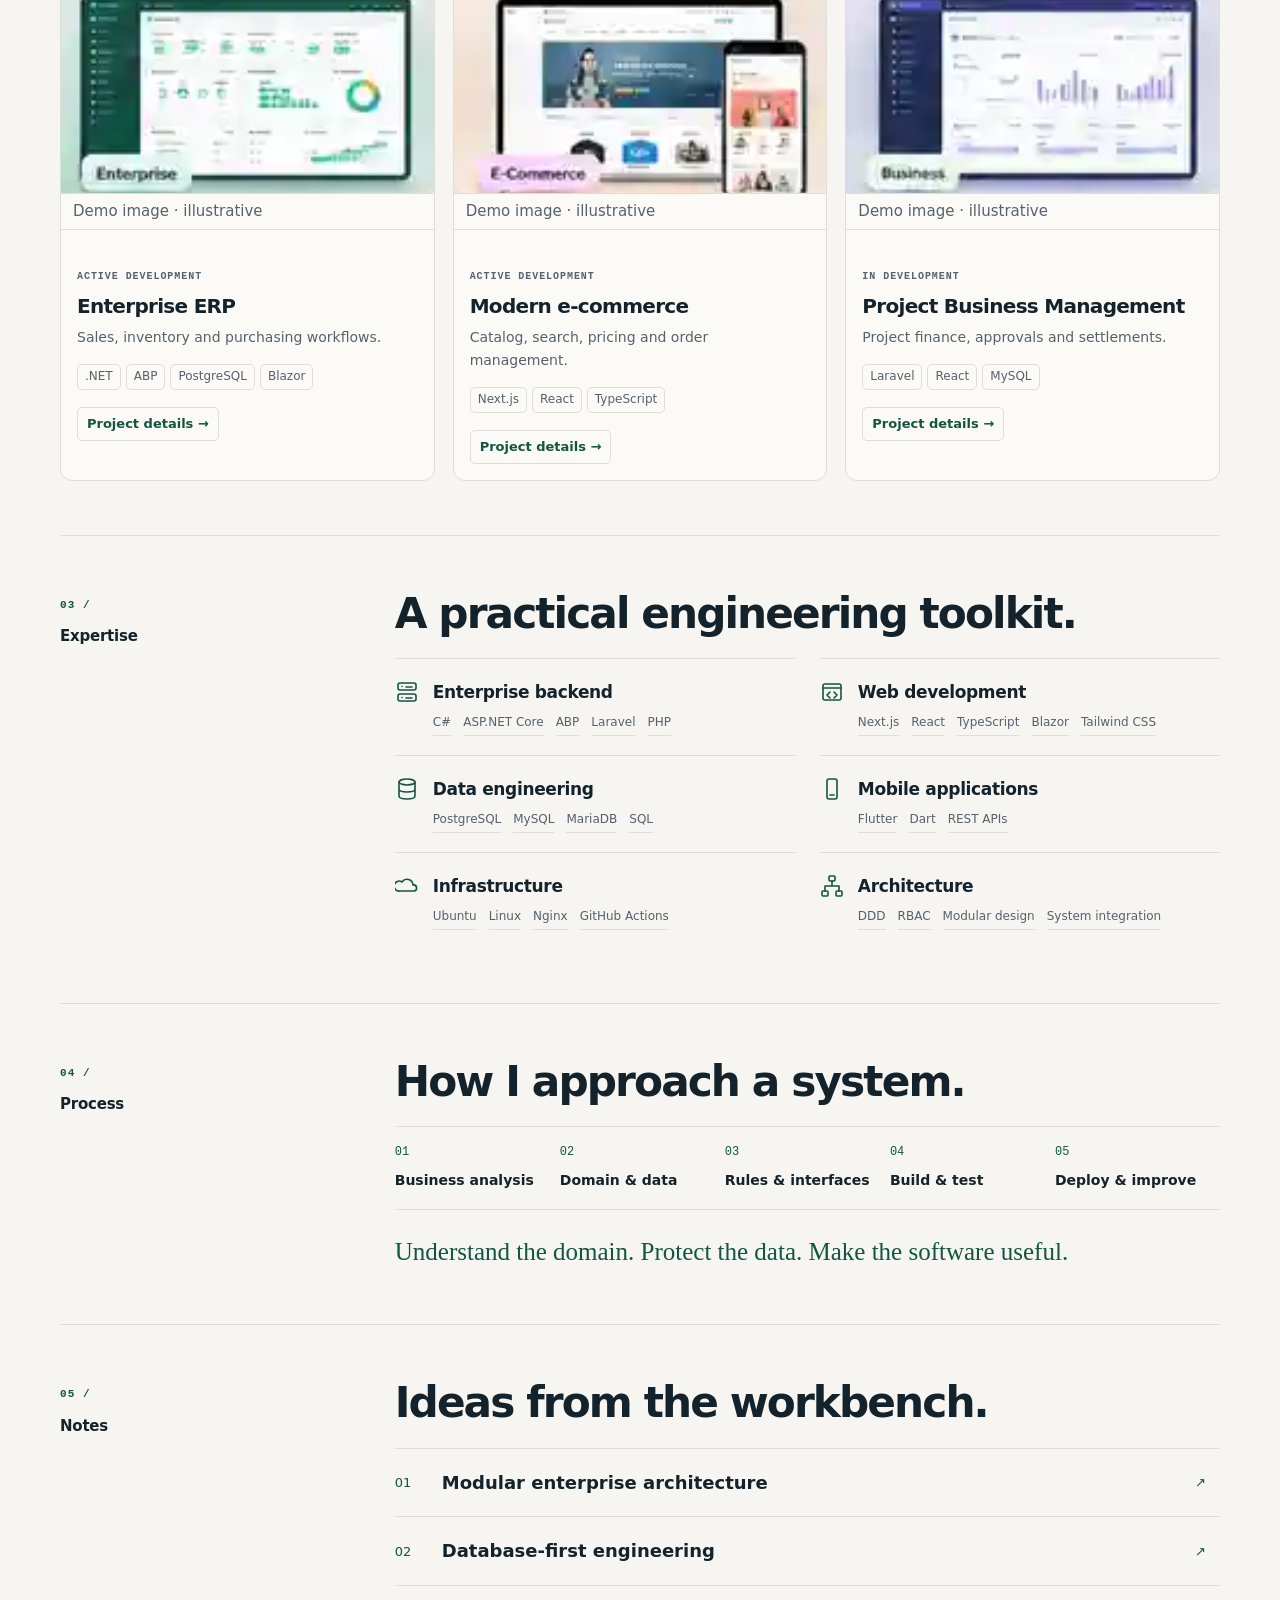
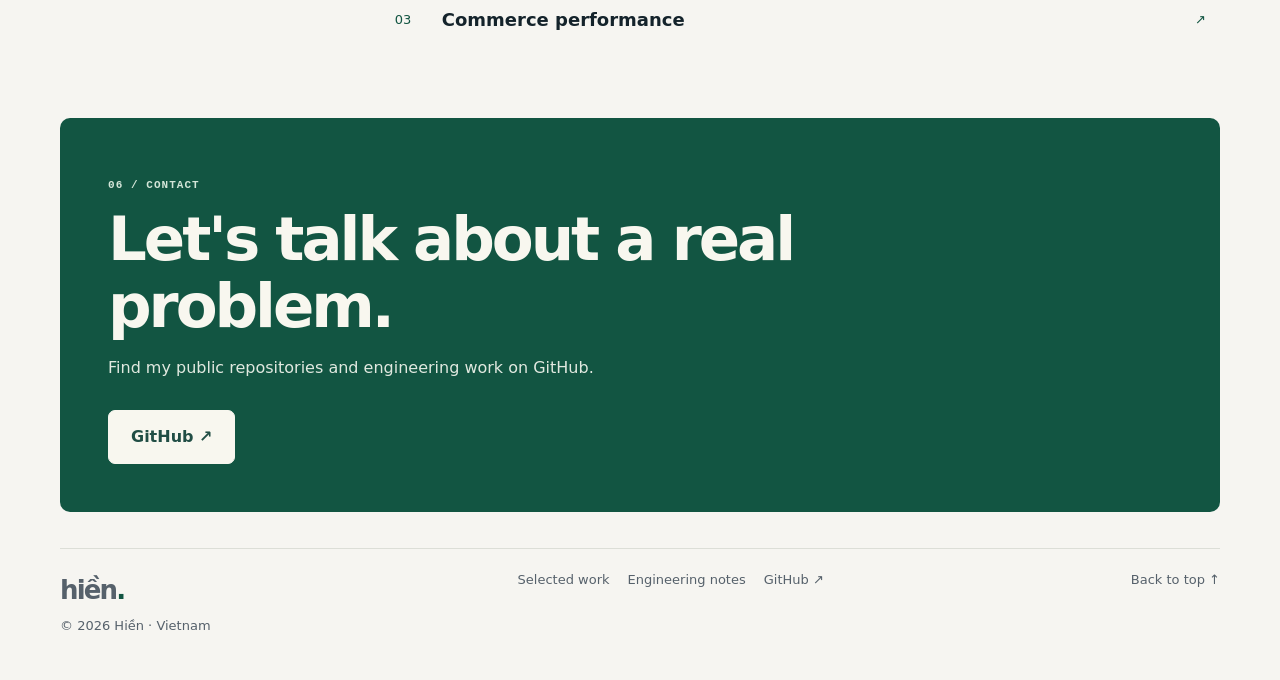
==== commit d695696d: "feat(polish): match expertise strip, navigation and section hierarchy" ====
--- a/docs/index.html
+++ b/docs/index.html
@@ -1,11 +1,11 @@
 <!doctype html>
 <html lang="en" data-theme="light">
-<head><meta charset="utf-8"><meta name="viewport" content="width=device-width,initial-scale=1"><title>Hiền | Software Engineering & Solution Architecture</title><meta name="description" content="Hiền — building practical enterprise software, ERP, commerce and digital products in Vietnam."><meta name="theme-color" content="#f5f4ef"><link rel="stylesheet" href="style.css?v=4"><script defer src="app.js?v=4"></script><link rel="canonical" href="https://tranngochien89.github.io/tranngochien89/"><meta property="og:type" content="website"><meta property="og:title" content="Hiền | Software Engineering & Solution Architecture"><meta property="og:description" content="From business problems to digital products. Enterprise software, ERP, commerce and architecture."><meta property="og:url" content="https://tranngochien89.github.io/tranngochien89/"><meta name="twitter:card" content="summary"><script type="application/ld+json">{"@context":"https://schema.org","@type":"Person","name":"Hiền","url":"https://tranngochien89.github.io/tranngochien89/","sameAs":["https://github.com/tranngochien89"],"knowsAbout":["Enterprise software","Software architecture","ERP","E-commerce","PostgreSQL","ASP.NET Core","Next.js"]}</script></head>
+<head><meta charset="utf-8"><meta name="viewport" content="width=device-width,initial-scale=1"><title>Hiền | Software Engineering & Solution Architecture</title><meta name="description" content="Hiền — building practical enterprise software, ERP, commerce and digital products in Vietnam."><meta name="theme-color" content="#f5f4ef"><link rel="stylesheet" href="style.css?v=5"><script defer src="app.js?v=5"></script><link rel="canonical" href="https://tranngochien89.github.io/tranngochien89/"><meta property="og:type" content="website"><meta property="og:title" content="Hiền | Software Engineering & Solution Architecture"><meta property="og:description" content="From business problems to digital products. Enterprise software, ERP, commerce and architecture."><meta property="og:url" content="https://tranngochien89.github.io/tranngochien89/"><meta name="twitter:card" content="summary"><script type="application/ld+json">{"@context":"https://schema.org","@type":"Person","name":"Hiền","url":"https://tranngochien89.github.io/tranngochien89/","sameAs":["https://github.com/tranngochien89"],"knowsAbout":["Enterprise software","Software architecture","ERP","E-commerce","PostgreSQL","ASP.NET Core","Next.js"]}</script></head>
 <body>
 <a class="skip" href="#main">Skip to content</a>
-<header><nav class="shell" aria-label="Main navigation"><a class="brand" href="#home">hiền<span>.dev</span></a><button id="menu" aria-expanded="false" aria-controls="navlinks" aria-label="Menu">☰</button><div id="navlinks"><a href="#home" data-en="Home" data-vi="Trang chủ">Home</a><a href="#about" data-en="About" data-vi="Giới thiệu">About</a><a href="projects.html" data-en="Projects" data-vi="Dự án">Projects</a><a href="#skills" data-en="Expertise" data-vi="Chuyên môn">Expertise</a><a href="engineering.html" data-en="Notes" data-vi="Ghi chú">Notes</a></div><div class="controls"><button id="language" aria-label="Switch language">VI</button><button id="theme" aria-label="Toggle color theme">☾</button><a class="nav-contact" href="#contact" data-en="Get in touch ↗" data-vi="Kết nối ↗">Get in touch ↗</a></div></nav></header>
+<header><nav class="shell" aria-label="Main navigation"><a class="brand" href="#home">hiền<span>.dev</span></a><button id="menu" aria-expanded="false" aria-controls="navlinks" aria-label="Menu">☰</button><div id="navlinks"><a href="#home" data-en="Home" data-vi="Trang chủ">Home</a><a href="#about" data-en="About" data-vi="Giới thiệu">About</a><a href="projects.html" data-en="Projects" data-vi="Dự án">Projects</a><a href="#skills" data-en="Expertise" data-vi="Chuyên môn">Expertise</a><a href="#approach" data-en="Engineering" data-vi="Kỹ thuật">Engineering</a><a href="engineering.html" data-en="Notes" data-vi="Ghi chú">Notes</a></div><div class="controls"><button id="language" aria-label="Switch language">VI</button><button id="theme" aria-label="Toggle color theme">☾</button><a class="nav-contact" href="#contact" data-en="Get in touch ↗" data-vi="Kết nối ↗">Get in touch ↗</a></div></nav></header>
 <main id="main" class="shell">
-<section id="home" class="hero"><div class="hero-copy"><p class="eyebrow"><span class="dot"></span><span data-en="SOFTWARE ENGINEERING / VIETNAM" data-vi="KỸ THUẬT PHẦN MỀM / VIỆT NAM">SOFTWARE ENGINEERING / VIETNAM</span></p><h1><span data-en="From business problems to" data-vi="Từ bài toán kinh doanh đến">From business problems to</span> <em data-en="digital products." data-vi="sản phẩm số.">digital products.</em></h1><p class="lead" data-en="I'm Hiền. My work connects business operations, data and software architecture — from the first database model to the application people use every day." data-vi="Tôi là Hiền. Công việc của tôi kết nối nghiệp vụ, dữ liệu và kiến trúc phần mềm — từ mô hình cơ sở dữ liệu đầu tiên đến ứng dụng người dùng sử dụng mỗi ngày.">I'm Hiền. My work connects business operations, data and software architecture — from the first database model to the application people use every day.</p><div class="actions"><a class="btn" href="#projects" data-en="Explore my work →" data-vi="Khám phá dự án →">Explore my work →</a><a class="btn secondary" href="#contact" data-en="Get in touch" data-vi="Kết nối">Get in touch</a></div></div><aside class="hero-aside"><figure class="hero-photo"><img src="images/demo-hero.svg" width="256" height="260" alt="Illustrative portrait from the approved design mockup, not the profile owner's photograph"><figcaption data-en="Demo portrait — design illustration" data-vi="Ảnh chân dung minh họa — ảnh demo">Demo portrait — design illustration</figcaption></figure></aside></section><div class="expertise-strip"><div><b>Enterprise Systems</b><small>ERP · Operations · Finance</small></div><div><b>E-Commerce</b><small>B2B / B2C platforms</small></div><div><b>System Architecture</b><small>Design · Integration</small></div><div><b>Product Delivery</b><small>Build · Deploy · Operate</small></div></div>
+<section id="home" class="hero"><div class="hero-copy"><p class="eyebrow"><span class="dot"></span><span data-en="SOFTWARE ENGINEERING / VIETNAM" data-vi="KỸ THUẬT PHẦN MỀM / VIỆT NAM">SOFTWARE ENGINEERING / VIETNAM</span></p><h1><span data-en="From business problems to" data-vi="Từ bài toán kinh doanh đến">From business problems to</span> <em data-en="digital products." data-vi="sản phẩm số.">digital products.</em></h1><p class="lead" data-en="I'm Hiền. My work connects business operations, data and software architecture — from the first database model to the application people use every day." data-vi="Tôi là Hiền. Công việc của tôi kết nối nghiệp vụ, dữ liệu và kiến trúc phần mềm — từ mô hình cơ sở dữ liệu đầu tiên đến ứng dụng người dùng sử dụng mỗi ngày.">I'm Hiền. My work connects business operations, data and software architecture — from the first database model to the application people use every day.</p><div class="actions"><a class="btn" href="#projects" data-en="Explore my work →" data-vi="Khám phá dự án →">Explore my work →</a><a class="btn secondary" href="#contact" data-en="Get in touch" data-vi="Kết nối">Get in touch</a></div></div><aside class="hero-aside"><figure class="hero-photo"><img src="images/demo-hero.svg" width="256" height="260" alt="Illustrative portrait from the approved design mockup, not the profile owner's photograph"><figcaption data-en="Demo portrait — design illustration" data-vi="Ảnh chân dung minh họa — ảnh demo">Demo portrait — design illustration</figcaption></figure></aside></section><div class="expertise-strip"><div><svg aria-hidden="true" viewBox="0 0 24 24" fill="none" stroke="currentColor" stroke-width="1.6" stroke-linecap="round" stroke-linejoin="round"><rect x="3" y="12" width="7" height="9" rx="1"/><rect x="14" y="8" width="7" height="13" rx="1"/><path d="M6 12V3h12v5M1 21h22"/></svg><span><b data-en="Enterprise Systems" data-vi="Hệ thống doanh nghiệp">Enterprise Systems</b><small data-en="ERP · Operations · Finance" data-vi="ERP · Vận hành · Tài chính">ERP · Operations · Finance</small></span></div><div><svg aria-hidden="true" viewBox="0 0 24 24" fill="none" stroke="currentColor" stroke-width="1.6" stroke-linecap="round" stroke-linejoin="round"><path d="M2 3h3l3 12h12l2-9H6M9 20h.01M19 20h.01"/></svg><span><b data-en="E-Commerce" data-vi="Thương mại điện tử">E-Commerce</b><small data-en="B2B / B2C platforms" data-vi="Nền tảng B2B / B2C">B2B / B2C platforms</small></span></div><div><svg aria-hidden="true" viewBox="0 0 24 24" fill="none" stroke="currentColor" stroke-width="1.6" stroke-linecap="round" stroke-linejoin="round"><path d="m12 3 10 5-10 5L2 8l10-5ZM2 12l10 5 10-5M2 16l10 5 10-5"/></svg><span><b data-en="System Architecture" data-vi="Kiến trúc hệ thống">System Architecture</b><small data-en="Design · Integration" data-vi="Thiết kế · Tích hợp">Design · Integration</small></span></div><div><svg aria-hidden="true" viewBox="0 0 24 24" fill="none" stroke="currentColor" stroke-width="1.6" stroke-linecap="round" stroke-linejoin="round"><path d="M12 15 9 18l-3-3 3-3c2-5 6-8 12-9 0 6-3 10-8 12ZM6 15l-3 6 6-3M14 9h.01"/></svg><span><b data-en="Product Delivery" data-vi="Triển khai sản phẩm">Product Delivery</b><small data-en="Build · Deploy · Operate" data-vi="Phát triển · Triển khai · Vận hành">Build · Deploy · Operate</small></span></div></div>
 <section id="about" class="editorial about-v4"><div class="about-heading"><p class="eyebrow">01 / ABOUT ME</p><h2 class="section-title" data-en="Build practical systems that create real value." data-vi="Xây dựng hệ thống tạo giá trị thực.">Build practical systems that create real value.</h2></div><div class="about-content"><p data-en="I work at the intersection of business operations and software engineering, with a focus on enterprise applications, e-commerce and digitalization." data-vi="Tôi kết hợp nghiệp vụ doanh nghiệp và kỹ thuật phần mềm, tập trung vào ứng dụng quản trị, thương mại điện tử và chuyển đổi số.">I work at the intersection of business operations and software engineering, with a focus on enterprise applications, e-commerce and digitalization.</p><div class="about-pillars"><div><span aria-hidden="true">◇</span><b data-en="Business-oriented" data-vi="Hiểu nghiệp vụ">Business-oriented</b><small data-en="Understand the domain" data-vi="Phân tích bài toán">Understand the domain</small></div><div><span aria-hidden="true">&lt;/&gt;</span><b data-en="System design" data-vi="Thiết kế hệ thống">System design</b><small data-en="Design for scalability" data-vi="Kiến trúc mở rộng">Design for scalability</small></div><div><span aria-hidden="true">↗</span><b data-en="End-to-end delivery" data-vi="Triển khai toàn diện">End-to-end delivery</b><small data-en="From idea to production" data-vi="Từ ý tưởng đến vận hành">From idea to production</small></div></div></div></section>
 <section id="projects" class="work"><div class="section-head"><div><p class="eyebrow">02 / SELECTED WORK</p><h2 class="section-title" data-en="Selected projects." data-vi="Những dự án tôi đang thực hiện.">What I'm working on.</h2></div><a class="text-link" href="projects.html" data-en="View all projects →" data-vi="Tất cả dự án →">View all projects →</a></div><div class="filters" id="filters" aria-label="Project filters"></div><div class="project-grid" id="project-grid"></div><noscript><p>Enterprise ERP · E-commerce · Project business management · Healthcare · Manufacturing · Digital remembrance</p></noscript></section>
 <section id="skills" class="editorial"><div class="section-label"><span>03 /</span><h2 data-en="Expertise" data-vi="Chuyên môn">Expertise</h2></div><div><h3 class="section-title" data-en="A practical engineering toolkit." data-vi="Công nghệ phục vụ công việc.">A practical engineering toolkit.</h3><div class="skill-grid" id="skill-grid"></div></div></section>
--- a/docs/style.css
+++ b/docs/style.css
@@ -10,3 +10,10 @@
 .hero{grid-template-columns:1.1fr 1fr;gap:42px;padding:48px 0 28px}.hero h1{font-size:clamp(42px,5.7vw,70px);max-width:680px;color:var(--ink)}.hero h1::first-line{color:var(--ink)}.hero .eyebrow{display:inline-block;border:1px solid var(--line);padding:8px 12px;border-radius:20px}.btn{border-radius:7px}.btn.secondary{background:transparent;color:var(--accent);border-color:var(--accent)}.profile-art{min-height:365px;background:radial-gradient(ellipse at 80% 20%,#527b6c,#214e45 55%,#173d35);border-radius:120px 12px 12px 12px;display:flex;align-items:flex-end;padding:32px;color:#fff;overflow:hidden}.profile-art-inner{display:flex;flex-direction:column;gap:10px}.profile-initial{font:120px/.8 Georgia,serif;letter-spacing:-.1em}.profile-art strong{font-size:28px}.profile-art a{font-size:12px;text-decoration:underline}.expertise-strip{display:grid;grid-template-columns:repeat(4,1fr);gap:16px;padding:22px 0 30px}.expertise-strip div{border-left:2px solid var(--accent);padding-left:12px}.expertise-strip b,.expertise-strip small{display:block}.expertise-strip small{color:var(--muted);font-size:12px}.about-v3{grid-template-columns:1fr 2fr}.section-head{grid-template-columns:1fr auto}.project-grid{grid-template-columns:repeat(3,minmax(0,1fr));gap:20px}.project{display:flex;flex-direction:column;gap:0;border:1px solid var(--line);border-radius:12px;overflow:hidden;padding:0;background:var(--paper)}.project:hover{border-color:var(--accent)}.project-body{padding:18px;flex:1}.project h3{font-size:21px}.project-visual{aspect-ratio:1.75;display:flex;align-items:center;justify-content:center;background:#e1ebe5;color:#214e45;border-bottom:1px solid var(--line);padding:20px}.project-visual svg{width:100%;height:100%;max-height:145px}.project-visual[data-kind="ECOM"]{background:#f1e4d8;color:#855735}.project-visual[data-kind="PBM"]{background:#e7e5f1;color:#514b82}.project-visual[data-kind="MED"]{background:#dce9ee;color:#346879}.project-visual[data-kind="MFG"]{background:#eee5d3;color:#86602b}.project-visual[data-kind="MEM"]{background:#eae1de;color:#805b54}.project-body .tags span{border:1px solid var(--line);border-radius:5px;padding:2px 7px}.project-body .tags{gap:5px}.project-body .status{font-size:10px}.project-links{display:flex;flex-wrap:wrap;gap:14px;margin-top:17px}.project-links a{font-size:13px}.project-caption{font-size:10px;color:var(--muted);margin:0;padding:6px 18px;border-bottom:1px solid var(--line)}.catalog-intro{padding:55px 0 20px}.catalog-intro h1,.case-intro h1{font-size:clamp(38px,5vw,60px);line-height:1.08;letter-spacing:-.05em;margin:10px 0}.case-intro{padding:45px 0 25px}.case-layout{display:grid;grid-template-columns:200px 1fr;gap:35px;padding:25px 0 50px}.case-nav{display:flex;flex-direction:column;gap:14px;align-self:start;position:sticky;top:95px}.case-nav a{color:var(--accent);font-size:14px}.case-content section{padding:20px 0;border-top:1px solid var(--line)}.case-content h2{font-size:25px;letter-spacing:-.03em}.case-content p,.case-content li{color:var(--muted)}.case-content pre{white-space:pre-wrap;background:var(--paper);padding:20px;border:1px solid var(--line)}.case-intro .project-visual{max-width:480px;border-radius:12px}.contact{border-radius:10px}.notes-page .panel{border-radius:10px}.site-footer{align-items:flex-start}
 @media(max-width:940px){.project-grid{grid-template-columns:repeat(2,minmax(0,1fr))}.hero{gap:20px}.profile-art{min-height:300px}.expertise-strip{grid-template-columns:1fr 1fr}}
 @media(max-width:650px){.hero{grid-template-columns:1fr;padding:36px 0 22px}.hero h1{font-size:clamp(38px,10vw,56px)}.profile-art{min-height:230px;border-radius:70px 8px 8px 8px;padding:24px}.profile-initial{font-size:90px}.expertise-strip{gap:14px}.expertise-strip b{font-size:13px}.expertise-strip small{font-size:11px}.about-v3,.section-head,.case-layout{grid-template-columns:1fr;gap:15px}.project-grid{grid-template-columns:1fr}.case-nav{position:static;flex-direction:row;flex-wrap:wrap}.catalog-intro{padding-top:30px}}
+
+/* V3.1 — visual fidelity to approved mockup; demo photos are explicitly labeled */
+:root{--bg:#f6f5f1;--paper:#fbfaf7;--ink:#14232b;--accent:#125542;--button:#125542;--line:#dcded7}
+[data-theme=dark]{--bg:#171e20;--paper:#202a2c;--ink:#f3f3ed;--accent:#a3d7c1;--button:#a3d7c1;--line:#394846}
+.hero{grid-template-columns:1fr 1fr;gap:32px;padding:40px 0 0;align-items:center}.hero h1{font-size:clamp(44px,5.25vw,68px);line-height:1.04;letter-spacing:-.065em;margin:24px 0}.hero h1 em{font-style:normal;color:var(--accent)}.hero .lead{font-size:17px;max-width:500px}.hero-photo{margin:0;position:relative;overflow:hidden;border-radius:100px 8px 8px 8px}.hero-photo img{display:block;width:100%;height:clamp(330px,43vw,520px);object-fit:cover;object-position:center 45%}.hero-photo figcaption{position:absolute;bottom:0;left:0;right:0;background:#14232bd9;color:white;font-size:11px;padding:5px 12px;text-align:center}.expertise-strip{padding:25px 0 35px;gap:25px}.expertise-strip div{border-left:0;padding-left:0}.expertise-strip b{font-size:15px}.about-v4{grid-template-columns:1fr 1.35fr;gap:60px;align-items:start;padding:42px 0}.about-heading .section-title{max-width:380px}.about-content>p{font-size:17px;margin:0 0 20px}.about-pillars{display:grid;grid-template-columns:repeat(3,1fr);gap:10px}.about-pillars>div{border:1px solid var(--line);border-radius:8px;background:var(--paper);padding:12px;display:grid;grid-template-columns:22px 1fr;align-items:center;gap:2px 6px}.about-pillars span{grid-row:1/3;font-size:19px;color:var(--accent)}.about-pillars b{font-size:12px;line-height:1.3}.about-pillars small{font-size:10px;line-height:1.4;color:var(--muted)}.project-grid{gap:18px}.project{border-radius:12px}.project-visual.demo-visual{padding:0;overflow:hidden;aspect-ratio:1.72}.demo-visual img{width:100%;height:100%;object-fit:cover;display:block}.project-caption{font-size:10px;padding:5px 12px}.project-body{padding:16px}.project-body h3{margin:8px 0;font-size:20px}.project-body p{font-size:14px}.project-links a:first-child{display:inline-block;text-decoration:none;border:1px solid var(--line);border-radius:5px;padding:5px 9px}.contact{background:#125542}.site-footer{padding-top:20px}
+@media(max-width:940px){.about-v4{gap:25px}.about-pillars{grid-template-columns:1fr}.hero-photo img{height:350px}}
+@media(max-width:650px){.hero{grid-template-columns:1fr;gap:24px;padding:30px 0 0}.hero h1{font-size:clamp(40px,10vw,54px)}.hero-photo{border-radius:65px 8px 8px 8px}.hero-photo img{height:340px}.about-v4{grid-template-columns:1fr;gap:12px}.about-pillars{grid-template-columns:1fr}.expertise-strip{gap:18px}.project-grid{grid-template-columns:1fr}}
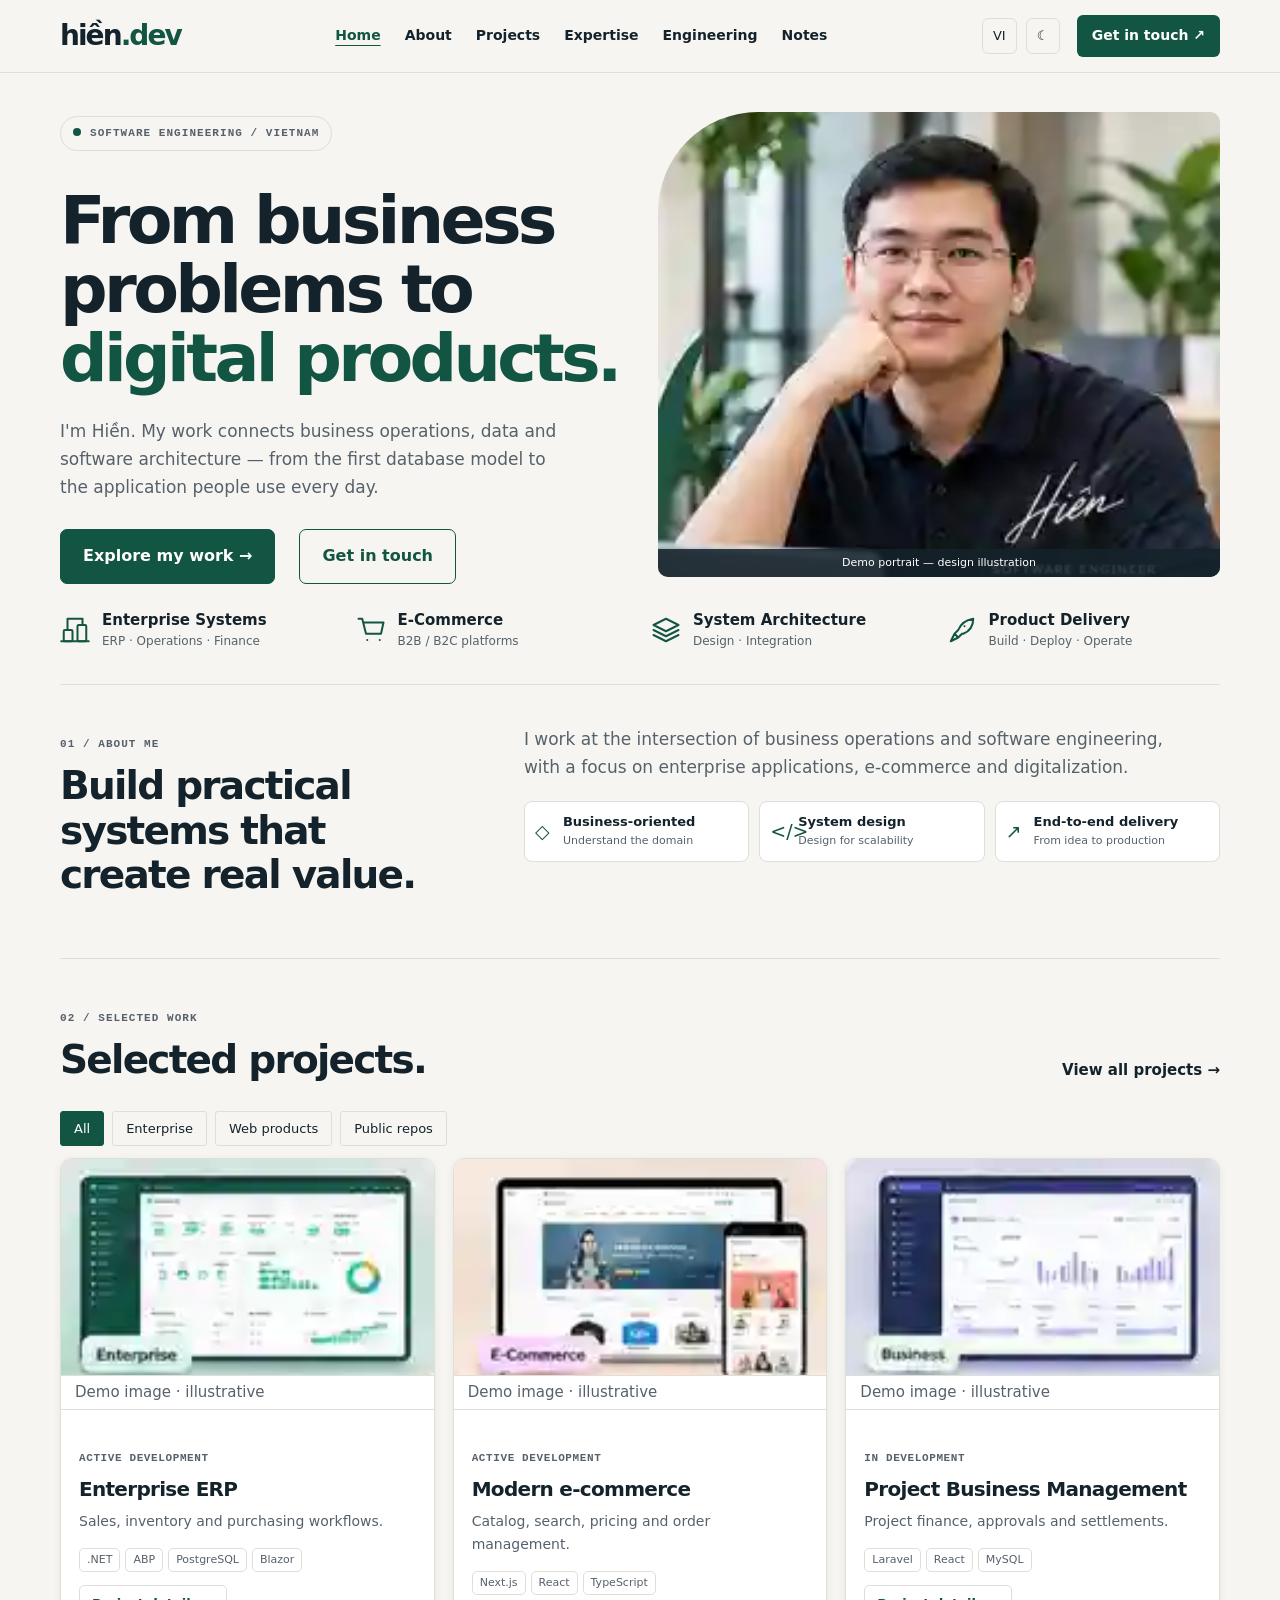
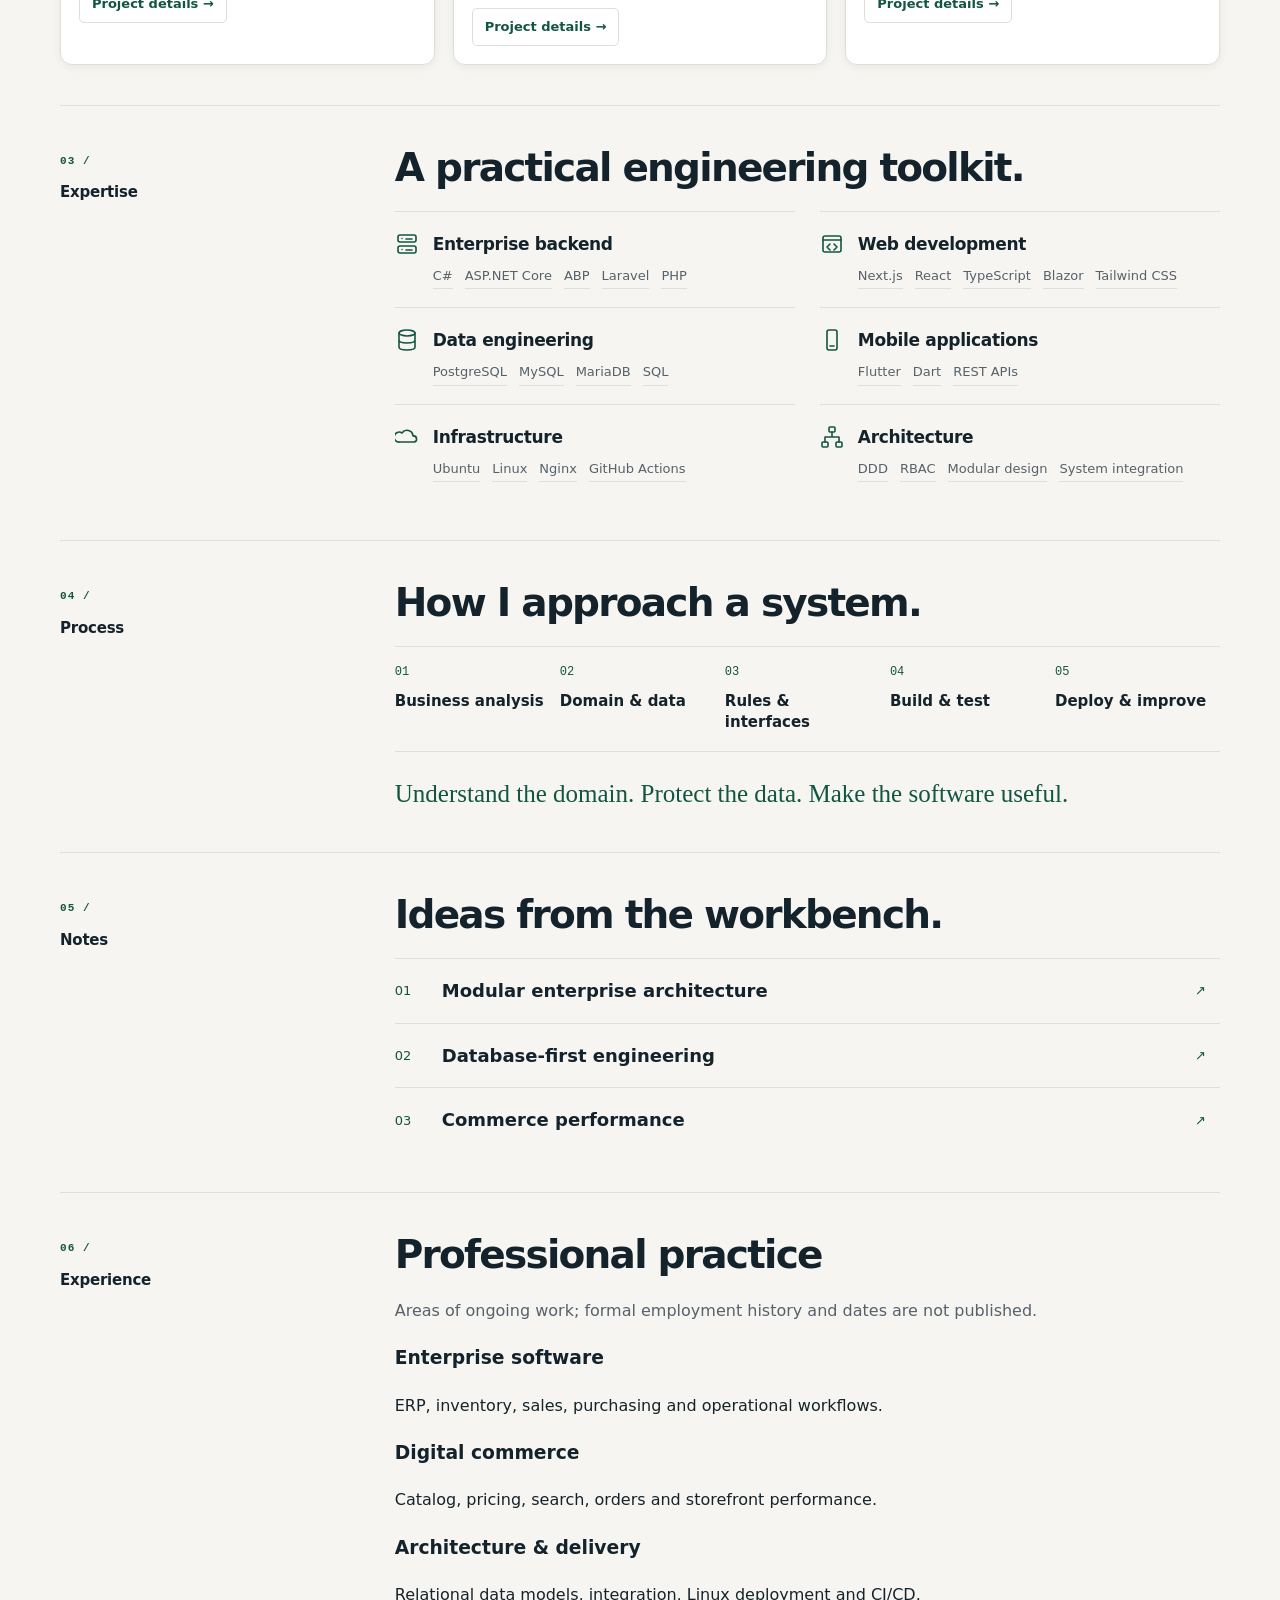
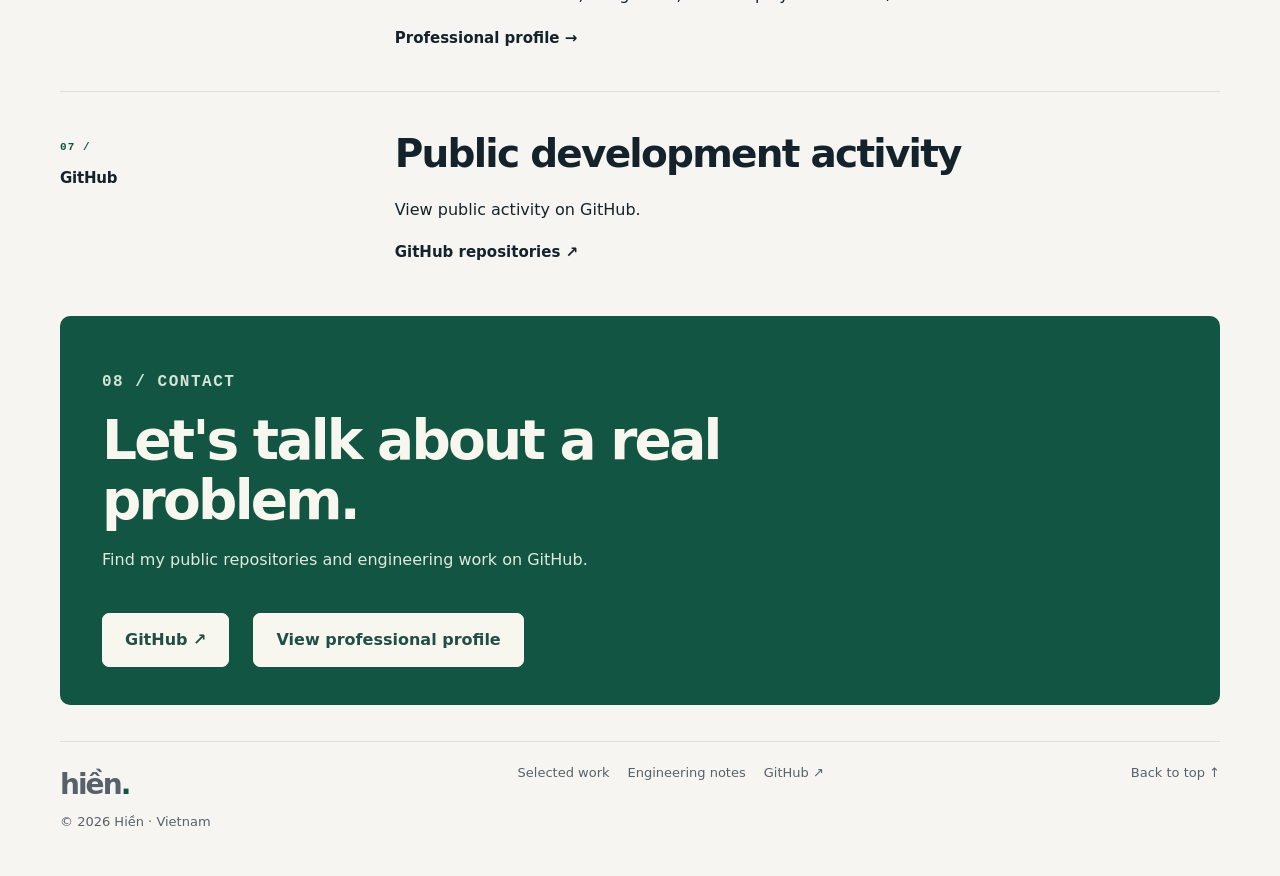
==== commit 114947c9: "feat(v4): professional practice, public activity and profile navigation" ====
--- a/docs/index.html
+++ b/docs/index.html
@@ -1,9 +1,9 @@
 <!doctype html>
 <html lang="en" data-theme="light">
-<head><meta charset="utf-8"><meta name="viewport" content="width=device-width,initial-scale=1"><title>Hiền | Software Engineering & Solution Architecture</title><meta name="description" content="Hiền — building practical enterprise software, ERP, commerce and digital products in Vietnam."><meta name="theme-color" content="#f5f4ef"><link rel="stylesheet" href="style.css?v=5"><script defer src="app.js?v=5"></script><link rel="canonical" href="https://tranngochien89.github.io/tranngochien89/"><meta property="og:type" content="website"><meta property="og:title" content="Hiền | Software Engineering & Solution Architecture"><meta property="og:description" content="From business problems to digital products. Enterprise software, ERP, commerce and architecture."><meta property="og:url" content="https://tranngochien89.github.io/tranngochien89/"><meta name="twitter:card" content="summary"><script type="application/ld+json">{"@context":"https://schema.org","@type":"Person","name":"Hiền","url":"https://tranngochien89.github.io/tranngochien89/","sameAs":["https://github.com/tranngochien89"],"knowsAbout":["Enterprise software","Software architecture","ERP","E-commerce","PostgreSQL","ASP.NET Core","Next.js"]}</script></head>
+<head><meta charset="utf-8"><meta name="viewport" content="width=device-width,initial-scale=1"><title>Hiền | Software Engineering & Solution Architecture</title><meta name="description" content="Hiền — building practical enterprise software, ERP, commerce and digital products in Vietnam."><meta name="theme-color" content="#f5f4ef"><link rel="stylesheet" href="style.css?v=6"><script defer src="app.js?v=6"></script><script defer src="activity.js?v=6"></script><link rel="canonical" href="https://tranngochien89.github.io/tranngochien89/"><meta property="og:type" content="website"><meta property="og:title" content="Hiền | Software Engineering & Solution Architecture"><meta property="og:description" content="From business problems to digital products. Enterprise software, ERP, commerce and architecture."><meta property="og:url" content="https://tranngochien89.github.io/tranngochien89/"><meta name="twitter:card" content="summary"><script type="application/ld+json">{"@context":"https://schema.org","@type":"Person","name":"Hiền","url":"https://tranngochien89.github.io/tranngochien89/","sameAs":["https://github.com/tranngochien89"],"knowsAbout":["Enterprise software","Software architecture","ERP","E-commerce","PostgreSQL","ASP.NET Core","Next.js"]}</script></head>
 <body>
 <a class="skip" href="#main">Skip to content</a>
-<header><nav class="shell" aria-label="Main navigation"><a class="brand" href="#home">hiền<span>.dev</span></a><button id="menu" aria-expanded="false" aria-controls="navlinks" aria-label="Menu">☰</button><div id="navlinks"><a href="#home" data-en="Home" data-vi="Trang chủ">Home</a><a href="#about" data-en="About" data-vi="Giới thiệu">About</a><a href="projects.html" data-en="Projects" data-vi="Dự án">Projects</a><a href="#skills" data-en="Expertise" data-vi="Chuyên môn">Expertise</a><a href="#approach" data-en="Engineering" data-vi="Kỹ thuật">Engineering</a><a href="engineering.html" data-en="Notes" data-vi="Ghi chú">Notes</a></div><div class="controls"><button id="language" aria-label="Switch language">VI</button><button id="theme" aria-label="Toggle color theme">☾</button><a class="nav-contact" href="#contact" data-en="Get in touch ↗" data-vi="Kết nối ↗">Get in touch ↗</a></div></nav></header>
+<header><nav class="shell" aria-label="Main navigation"><a class="brand" href="#home">hiền<span>.dev</span></a><button id="menu" aria-expanded="false" aria-controls="navlinks" aria-label="Menu">☰</button><div id="navlinks"><a href="#home" data-en="Home" data-vi="Trang chủ">Home</a><a href="#about" data-en="About" data-vi="Giới thiệu">About</a><a href="projects.html" data-en="Projects" data-vi="Dự án">Projects</a><a href="#skills" data-en="Expertise" data-vi="Chuyên môn">Expertise</a><a href="#approach" data-en="Engineering" data-vi="Kỹ thuật">Engineering</a><a href="blog.html" data-en="Notes" data-vi="Ghi chú">Notes</a></div><div class="controls"><button id="language" aria-label="Switch language">VI</button><button id="theme" aria-label="Toggle color theme">☾</button><a class="nav-contact" href="#contact" data-en="Get in touch ↗" data-vi="Kết nối ↗">Get in touch ↗</a></div></nav></header>
 <main id="main" class="shell">
 <section id="home" class="hero"><div class="hero-copy"><p class="eyebrow"><span class="dot"></span><span data-en="SOFTWARE ENGINEERING / VIETNAM" data-vi="KỸ THUẬT PHẦN MỀM / VIỆT NAM">SOFTWARE ENGINEERING / VIETNAM</span></p><h1><span data-en="From business problems to" data-vi="Từ bài toán kinh doanh đến">From business problems to</span> <em data-en="digital products." data-vi="sản phẩm số.">digital products.</em></h1><p class="lead" data-en="I'm Hiền. My work connects business operations, data and software architecture — from the first database model to the application people use every day." data-vi="Tôi là Hiền. Công việc của tôi kết nối nghiệp vụ, dữ liệu và kiến trúc phần mềm — từ mô hình cơ sở dữ liệu đầu tiên đến ứng dụng người dùng sử dụng mỗi ngày.">I'm Hiền. My work connects business operations, data and software architecture — from the first database model to the application people use every day.</p><div class="actions"><a class="btn" href="#projects" data-en="Explore my work →" data-vi="Khám phá dự án →">Explore my work →</a><a class="btn secondary" href="#contact" data-en="Get in touch" data-vi="Kết nối">Get in touch</a></div></div><aside class="hero-aside"><figure class="hero-photo"><img src="images/demo-hero.svg" width="256" height="260" alt="Illustrative portrait from the approved design mockup, not the profile owner's photograph"><figcaption data-en="Demo portrait — design illustration" data-vi="Ảnh chân dung minh họa — ảnh demo">Demo portrait — design illustration</figcaption></figure></aside></section><div class="expertise-strip"><div><svg aria-hidden="true" viewBox="0 0 24 24" fill="none" stroke="currentColor" stroke-width="1.6" stroke-linecap="round" stroke-linejoin="round"><rect x="3" y="12" width="7" height="9" rx="1"/><rect x="14" y="8" width="7" height="13" rx="1"/><path d="M6 12V3h12v5M1 21h22"/></svg><span><b data-en="Enterprise Systems" data-vi="Hệ thống doanh nghiệp">Enterprise Systems</b><small data-en="ERP · Operations · Finance" data-vi="ERP · Vận hành · Tài chính">ERP · Operations · Finance</small></span></div><div><svg aria-hidden="true" viewBox="0 0 24 24" fill="none" stroke="currentColor" stroke-width="1.6" stroke-linecap="round" stroke-linejoin="round"><path d="M2 3h3l3 12h12l2-9H6M9 20h.01M19 20h.01"/></svg><span><b data-en="E-Commerce" data-vi="Thương mại điện tử">E-Commerce</b><small data-en="B2B / B2C platforms" data-vi="Nền tảng B2B / B2C">B2B / B2C platforms</small></span></div><div><svg aria-hidden="true" viewBox="0 0 24 24" fill="none" stroke="currentColor" stroke-width="1.6" stroke-linecap="round" stroke-linejoin="round"><path d="m12 3 10 5-10 5L2 8l10-5ZM2 12l10 5 10-5M2 16l10 5 10-5"/></svg><span><b data-en="System Architecture" data-vi="Kiến trúc hệ thống">System Architecture</b><small data-en="Design · Integration" data-vi="Thiết kế · Tích hợp">Design · Integration</small></span></div><div><svg aria-hidden="true" viewBox="0 0 24 24" fill="none" stroke="currentColor" stroke-width="1.6" stroke-linecap="round" stroke-linejoin="round"><path d="M12 15 9 18l-3-3 3-3c2-5 6-8 12-9 0 6-3 10-8 12ZM6 15l-3 6 6-3M14 9h.01"/></svg><span><b data-en="Product Delivery" data-vi="Triển khai sản phẩm">Product Delivery</b><small data-en="Build · Deploy · Operate" data-vi="Phát triển · Triển khai · Vận hành">Build · Deploy · Operate</small></span></div></div>
 <section id="about" class="editorial about-v4"><div class="about-heading"><p class="eyebrow">01 / ABOUT ME</p><h2 class="section-title" data-en="Build practical systems that create real value." data-vi="Xây dựng hệ thống tạo giá trị thực.">Build practical systems that create real value.</h2></div><div class="about-content"><p data-en="I work at the intersection of business operations and software engineering, with a focus on enterprise applications, e-commerce and digitalization." data-vi="Tôi kết hợp nghiệp vụ doanh nghiệp và kỹ thuật phần mềm, tập trung vào ứng dụng quản trị, thương mại điện tử và chuyển đổi số.">I work at the intersection of business operations and software engineering, with a focus on enterprise applications, e-commerce and digitalization.</p><div class="about-pillars"><div><span aria-hidden="true">◇</span><b data-en="Business-oriented" data-vi="Hiểu nghiệp vụ">Business-oriented</b><small data-en="Understand the domain" data-vi="Phân tích bài toán">Understand the domain</small></div><div><span aria-hidden="true">&lt;/&gt;</span><b data-en="System design" data-vi="Thiết kế hệ thống">System design</b><small data-en="Design for scalability" data-vi="Kiến trúc mở rộng">Design for scalability</small></div><div><span aria-hidden="true">↗</span><b data-en="End-to-end delivery" data-vi="Triển khai toàn diện">End-to-end delivery</b><small data-en="From idea to production" data-vi="Từ ý tưởng đến vận hành">From idea to production</small></div></div></div></section>
@@ -11,5 +11,5 @@
 <section id="skills" class="editorial"><div class="section-label"><span>03 /</span><h2 data-en="Expertise" data-vi="Chuyên môn">Expertise</h2></div><div><h3 class="section-title" data-en="A practical engineering toolkit." data-vi="Công nghệ phục vụ công việc.">A practical engineering toolkit.</h3><div class="skill-grid" id="skill-grid"></div></div></section>
 <section id="approach" class="editorial"><div class="section-label"><span>04 /</span><h2 data-en="Process" data-vi="Phương pháp">Process</h2></div><div><h3 class="section-title" data-en="How I approach a system." data-vi="Cách tôi xây dựng hệ thống.">How I approach a system.</h3><div class="steps" id="steps"></div><p class="quote" data-en="Understand the domain. Protect the data. Make the software useful." data-vi="Hiểu nghiệp vụ. Bảo vệ dữ liệu. Xây phần mềm hữu ích.">Understand the domain. Protect the data. Make the software useful.</p></div></section>
 <section id="insights" class="editorial"><div class="section-label"><span>05 /</span><h2 data-en="Notes" data-vi="Ghi chú">Notes</h2></div><div><h3 class="section-title" data-en="Ideas from the workbench." data-vi="Góc nhìn từ công việc.">Ideas from the workbench.</h3><div class="insight-grid"><a class="insight" href="engineering.html#modular"><span>01</span><h3 data-en="Modular enterprise architecture" data-vi="Kiến trúc doanh nghiệp modular">Modular enterprise architecture</h3><span>↗</span></a><a class="insight" href="engineering.html#database"><span>02</span><h3 data-en="Database-first engineering" data-vi="Thiết kế database-first">Database-first engineering</h3><span>↗</span></a><a class="insight" href="engineering.html#performance"><span>03</span><h3 data-en="Commerce performance" data-vi="Hiệu năng thương mại điện tử">Commerce performance</h3><span>↗</span></a></div></div></section>
-<section id="contact" class="contact"><p class="eyebrow">06 / CONTACT</p><h2 data-en="Let's talk about a real problem." data-vi="Cùng trao đổi về một bài toán thực tế.">Let's talk about a real problem.</h2><p data-en="Find my public repositories and engineering work on GitHub." data-vi="Xem các kho mã công khai và công việc kỹ thuật của tôi trên GitHub.">Find my public repositories and engineering work on GitHub.</p><a class="btn" href="https://github.com/tranngochien89">GitHub ↗</a></section>
+<section id="experience" class="editorial"><div class="section-label"><span>06 /</span><h2 data-en="Experience" data-vi="Kinh nghiệm">Experience</h2></div><div><h3 class="section-title" data-en="Professional practice" data-vi="Kinh nghiệm chuyên môn">Professional practice</h3><p class="muted" data-en="Areas of ongoing work; formal employment history and dates are not published." data-vi="Các lĩnh vực đang thực hiện; chưa công bố lịch sử công tác và thời gian chính thức.">Areas of ongoing work; formal employment history and dates are not published.</p><div class="practice-list"><article><h3>Enterprise software</h3><p>ERP, inventory, sales, purchasing and operational workflows.</p></article><article><h3>Digital commerce</h3><p>Catalog, pricing, search, orders and storefront performance.</p></article><article><h3>Architecture & delivery</h3><p>Relational data models, integration, Linux deployment and CI/CD.</p></article></div><a class="text-link" href="cv.html" data-en="Professional profile →" data-vi="Hồ sơ năng lực →">Professional profile →</a></div></section><section id="github" class="editorial"><div class="section-label"><span>07 /</span><h2>GitHub</h2></div><div><h3 class="section-title" data-en="Public development activity" data-vi="Hoạt động phát triển công khai">Public development activity</h3><div id="github-activity" aria-live="polite"><p>View public activity on GitHub.</p></div><a class="text-link" href="https://github.com/tranngochien89?tab=repositories">GitHub repositories ↗</a></div></section><section id="contact" class="contact"><p class="eyebrow">08 / CONTACT</p><h2 data-en="Let's talk about a real problem." data-vi="Cùng trao đổi về một bài toán thực tế.">Let's talk about a real problem.</h2><p data-en="Find my public repositories and engineering work on GitHub." data-vi="Xem các kho mã công khai và công việc kỹ thuật của tôi trên GitHub.">Find my public repositories and engineering work on GitHub.</p><div class="actions"><a class="btn" href="https://github.com/tranngochien89">GitHub ↗</a><a class="btn" href="cv.html" data-en="View professional profile" data-vi="Xem hồ sơ năng lực">View professional profile</a></div></section>
 </main><footer class="shell site-footer"><div><a class="brand" href="#home">hiền<span>.</span></a><p>© <span id="year">2026</span> Hiền · Vietnam</p></div><div><a href="#projects" data-en="Selected work" data-vi="Dự án">Selected work</a><a href="engineering.html" data-en="Engineering notes" data-vi="Ghi chú kỹ thuật">Engineering notes</a><a href="https://github.com/tranngochien89">GitHub ↗</a></div><a href="#home" data-en="Back to top ↑" data-vi="Về đầu trang ↑">Back to top ↑</a></footer></body></html>
--- a/docs/style.css
+++ b/docs/style.css
@@ -17,3 +17,19 @@
 .hero{grid-template-columns:1fr 1fr;gap:32px;padding:40px 0 0;align-items:center}.hero h1{font-size:clamp(44px,5.25vw,68px);line-height:1.04;letter-spacing:-.065em;margin:24px 0}.hero h1 em{font-style:normal;color:var(--accent)}.hero .lead{font-size:17px;max-width:500px}.hero-photo{margin:0;position:relative;overflow:hidden;border-radius:100px 8px 8px 8px}.hero-photo img{display:block;width:100%;height:clamp(330px,43vw,520px);object-fit:cover;object-position:center 45%}.hero-photo figcaption{position:absolute;bottom:0;left:0;right:0;background:#14232bd9;color:white;font-size:11px;padding:5px 12px;text-align:center}.expertise-strip{padding:25px 0 35px;gap:25px}.expertise-strip div{border-left:0;padding-left:0}.expertise-strip b{font-size:15px}.about-v4{grid-template-columns:1fr 1.35fr;gap:60px;align-items:start;padding:42px 0}.about-heading .section-title{max-width:380px}.about-content>p{font-size:17px;margin:0 0 20px}.about-pillars{display:grid;grid-template-columns:repeat(3,1fr);gap:10px}.about-pillars>div{border:1px solid var(--line);border-radius:8px;background:var(--paper);padding:12px;display:grid;grid-template-columns:22px 1fr;align-items:center;gap:2px 6px}.about-pillars span{grid-row:1/3;font-size:19px;color:var(--accent)}.about-pillars b{font-size:12px;line-height:1.3}.about-pillars small{font-size:10px;line-height:1.4;color:var(--muted)}.project-grid{gap:18px}.project{border-radius:12px}.project-visual.demo-visual{padding:0;overflow:hidden;aspect-ratio:1.72}.demo-visual img{width:100%;height:100%;object-fit:cover;display:block}.project-caption{font-size:10px;padding:5px 12px}.project-body{padding:16px}.project-body h3{margin:8px 0;font-size:20px}.project-body p{font-size:14px}.project-links a:first-child{display:inline-block;text-decoration:none;border:1px solid var(--line);border-radius:5px;padding:5px 9px}.contact{background:#125542}.site-footer{padding-top:20px}
 @media(max-width:940px){.about-v4{gap:25px}.about-pillars{grid-template-columns:1fr}.hero-photo img{height:350px}}
 @media(max-width:650px){.hero{grid-template-columns:1fr;gap:24px;padding:30px 0 0}.hero h1{font-size:clamp(40px,10vw,54px)}.hero-photo{border-radius:65px 8px 8px 8px}.hero-photo img{height:340px}.about-v4{grid-template-columns:1fr;gap:12px}.about-pillars{grid-template-columns:1fr}.expertise-strip{gap:18px}.project-grid{grid-template-columns:1fr}}
+
+/* V3.2 — final layout polish */
+:root{--bg:#f6f5f1;--paper:#fff;--line:#dedfd8}
+[data-theme=dark]{--bg:#171e20;--paper:#202a2c;--line:#394846}
+nav{min-height:72px}.brand{font-size:28px;font-weight:800}.nav-contact{background:var(--button);color:var(--inverse);padding:9px 15px;border-radius:6px;border:0}.controls button{border-radius:6px;min-width:34px;min-height:34px}
+.hero{gap:36px;padding-top:32px}.hero h1{max-width:620px;font-size:clamp(43px,5.2vw,67px);letter-spacing:-.055em}.hero .lead{line-height:1.65;color:var(--muted)}
+.hero-photo img{height:clamp(340px,39vw,465px)}.hero-photo{border-radius:100px 10px 10px 10px}
+.expertise-strip{padding:24px 0 32px;gap:22px}.expertise-strip>div{display:flex;gap:12px;align-items:center}.expertise-strip svg{width:30px;height:30px;flex:0 0 30px;color:var(--accent)}
+.about-v4{padding:38px 0;gap:42px;grid-template-columns:1fr 1.65fr}.about-pillars>div{padding:12px 10px}.about-pillars b{font-size:13px}.about-pillars small{font-size:11px}.about-content>p{max-width:640px}
+.work,.editorial{padding-top:40px;padding-bottom:40px}.section-title{font-size:clamp(27px,3.4vw,39px)}.work .section-head{align-items:end}
+.project{box-shadow:0 2px 8px #172d2410;transition:transform .2s,border-color .2s}.project:hover{transform:translateY(-3px)}.project-body{padding:18px}.project-body h3{font-size:20px;line-height:1.25}.project-caption{margin:0;padding:6px 14px;line-height:1.4}.project-body .status{letter-spacing:.055em;font-size:11px}.project-body .tags span{font-size:11px}.project-links{margin-top:13px}.project-links a:first-child{background:transparent;color:var(--accent);border-color:var(--line);font-weight:650;padding:7px 12px}
+.skill h3{font-size:17px}.skill .tags span{font-size:13px}.skill{padding:18px 0}.step{font-size:15px}.insight{padding:17px 0}.insight:hover{color:var(--accent)}.contact{padding:38px 42px}.contact h2{max-width:790px;font-size:clamp(35px,4.5vw,55px)}.contact p{font-size:16px}
+.case-preview{margin:22px 0 0;max-width:560px}.case-preview img{display:block;width:100%;height:auto;border-radius:10px;border:1px solid var(--line)}.case-preview figcaption{font-size:12px;color:var(--muted);margin-top:6px}
+@media(max-width:940px){.nav-contact{display:none}.expertise-strip{grid-template-columns:1fr 1fr}.about-v4{grid-template-columns:1fr 1.4fr;gap:24px}}
+@media(max-width:650px){nav{min-height:65px}.brand{font-size:25px}.hero{padding-top:26px;gap:22px}.hero h1{font-size:clamp(38px,10vw,52px)}.hero-photo img{height:340px}.hero-photo{border-radius:70px 8px 8px 8px}.expertise-strip{gap:16px}.expertise-strip svg{width:24px;height:24px;flex-basis:24px}.expertise-strip b{font-size:13px}.about-v4{grid-template-columns:1fr;gap:12px}.work,.editorial{padding:30px 0}.contact{padding:28px 20px}.project:hover{transform:none}}
+@media(prefers-reduced-motion:reduce){.project{transition:none}}
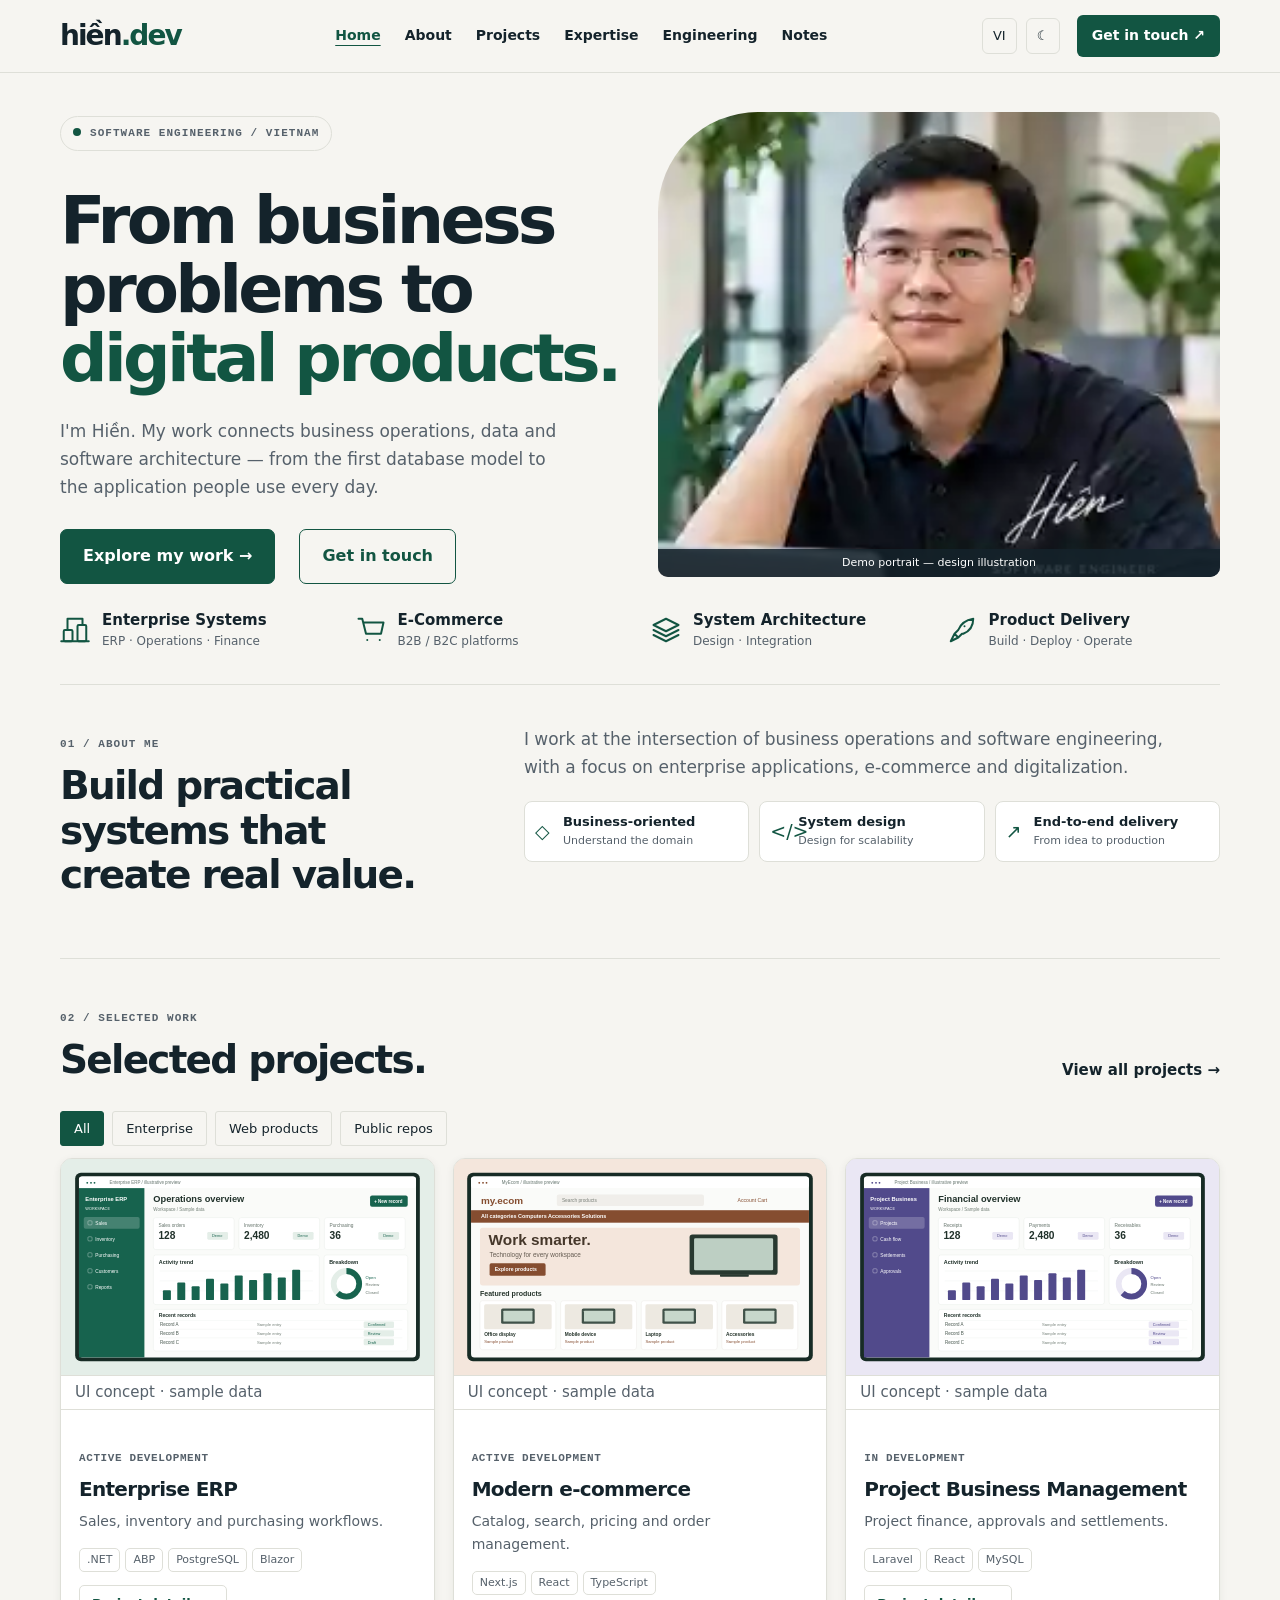
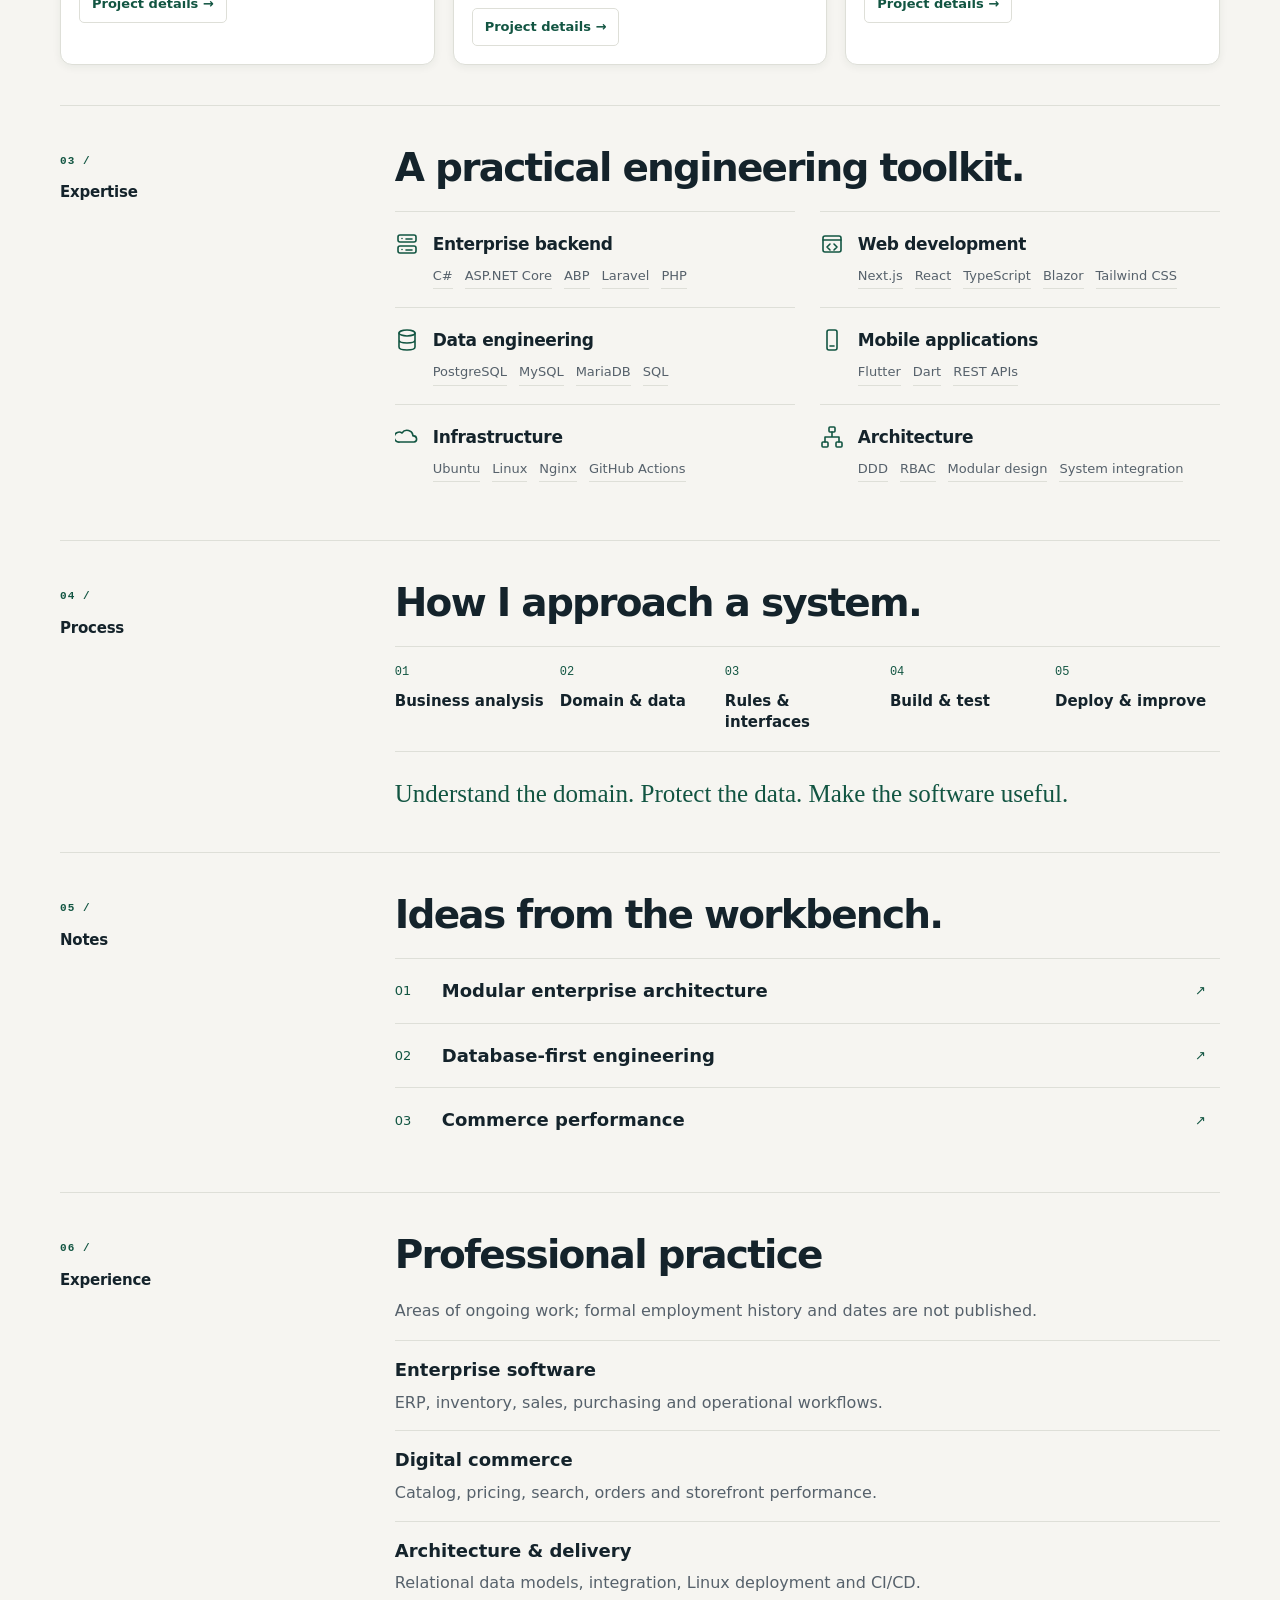
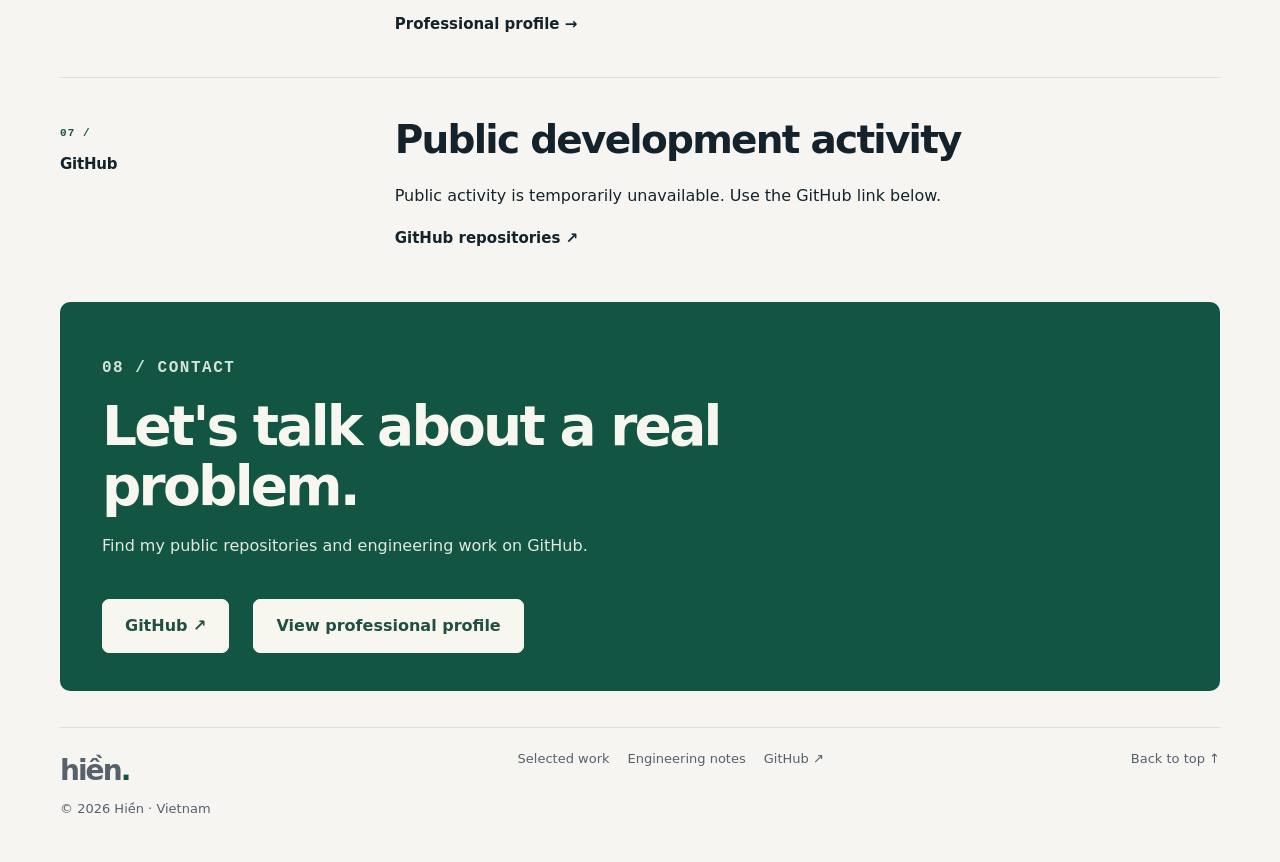
==== commit a03facdd: "feat(v3.3): synchronize visual assets on index.html" ====
--- a/docs/index.html
+++ b/docs/index.html
@@ -1,6 +1,6 @@
 <!doctype html>
 <html lang="en" data-theme="light">
-<head><meta charset="utf-8"><meta name="viewport" content="width=device-width,initial-scale=1"><title>Hiền | Software Engineering & Solution Architecture</title><meta name="description" content="Hiền — building practical enterprise software, ERP, commerce and digital products in Vietnam."><meta name="theme-color" content="#f5f4ef"><link rel="stylesheet" href="style.css?v=6"><script defer src="app.js?v=6"></script><script defer src="activity.js?v=6"></script><link rel="canonical" href="https://tranngochien89.github.io/tranngochien89/"><meta property="og:type" content="website"><meta property="og:title" content="Hiền | Software Engineering & Solution Architecture"><meta property="og:description" content="From business problems to digital products. Enterprise software, ERP, commerce and architecture."><meta property="og:url" content="https://tranngochien89.github.io/tranngochien89/"><meta name="twitter:card" content="summary"><script type="application/ld+json">{"@context":"https://schema.org","@type":"Person","name":"Hiền","url":"https://tranngochien89.github.io/tranngochien89/","sameAs":["https://github.com/tranngochien89"],"knowsAbout":["Enterprise software","Software architecture","ERP","E-commerce","PostgreSQL","ASP.NET Core","Next.js"]}</script></head>
+<head><meta charset="utf-8"><meta name="viewport" content="width=device-width,initial-scale=1"><title>Hiền | Software Engineering & Solution Architecture</title><meta name="description" content="Hiền — building practical enterprise software, ERP, commerce and digital products in Vietnam."><meta name="theme-color" content="#f5f4ef"><link rel="stylesheet" href="style.css?v=7"><script defer src="app.js?v=7"></script><script defer src="activity.js?v=7"></script><link rel="canonical" href="https://tranngochien89.github.io/tranngochien89/"><meta property="og:type" content="website"><meta property="og:title" content="Hiền | Software Engineering & Solution Architecture"><meta property="og:description" content="From business problems to digital products. Enterprise software, ERP, commerce and architecture."><meta property="og:url" content="https://tranngochien89.github.io/tranngochien89/"><meta name="twitter:card" content="summary"><script type="application/ld+json">{"@context":"https://schema.org","@type":"Person","name":"Hiền","url":"https://tranngochien89.github.io/tranngochien89/","sameAs":["https://github.com/tranngochien89"],"knowsAbout":["Enterprise software","Software architecture","ERP","E-commerce","PostgreSQL","ASP.NET Core","Next.js"]}</script><link rel="icon" type="image/svg+xml" href="images/favicon.svg"></head>
 <body>
 <a class="skip" href="#main">Skip to content</a>
 <header><nav class="shell" aria-label="Main navigation"><a class="brand" href="#home">hiền<span>.dev</span></a><button id="menu" aria-expanded="false" aria-controls="navlinks" aria-label="Menu">☰</button><div id="navlinks"><a href="#home" data-en="Home" data-vi="Trang chủ">Home</a><a href="#about" data-en="About" data-vi="Giới thiệu">About</a><a href="projects.html" data-en="Projects" data-vi="Dự án">Projects</a><a href="#skills" data-en="Expertise" data-vi="Chuyên môn">Expertise</a><a href="#approach" data-en="Engineering" data-vi="Kỹ thuật">Engineering</a><a href="blog.html" data-en="Notes" data-vi="Ghi chú">Notes</a></div><div class="controls"><button id="language" aria-label="Switch language">VI</button><button id="theme" aria-label="Toggle color theme">☾</button><a class="nav-contact" href="#contact" data-en="Get in touch ↗" data-vi="Kết nối ↗">Get in touch ↗</a></div></nav></header>
--- a/docs/style.css
+++ b/docs/style.css
@@ -33,3 +33,6 @@
 @media(max-width:940px){.nav-contact{display:none}.expertise-strip{grid-template-columns:1fr 1fr}.about-v4{grid-template-columns:1fr 1.4fr;gap:24px}}
 @media(max-width:650px){nav{min-height:65px}.brand{font-size:25px}.hero{padding-top:26px;gap:22px}.hero h1{font-size:clamp(38px,10vw,52px)}.hero-photo img{height:340px}.hero-photo{border-radius:70px 8px 8px 8px}.expertise-strip{gap:16px}.expertise-strip svg{width:24px;height:24px;flex-basis:24px}.expertise-strip b{font-size:13px}.about-v4{grid-template-columns:1fr;gap:12px}.work,.editorial{padding:30px 0}.contact{padding:28px 20px}.project:hover{transform:none}}
 @media(prefers-reduced-motion:reduce){.project{transition:none}}
+
+/* V4 content additions */
+.practice-list article{border-top:1px solid var(--line);padding:14px 0}.practice-list h3{font-size:18px;margin:0 0 5px}.practice-list p{margin:0;color:var(--muted)}.github-stats{display:grid;grid-template-columns:1fr 1fr;gap:12px}.github-stats article{border:1px solid var(--line);padding:18px;border-radius:8px;background:var(--paper)}.github-stats strong{font-size:34px;color:var(--accent)}.github-stats p{font-size:13px;margin:0}.repo-list>div{display:flex;justify-content:space-between;gap:12px;border-bottom:1px solid var(--line);padding:12px 0}.repo-list small{color:var(--muted)}.repo-list a{font-weight:650;color:var(--accent)}.journal-grid{display:grid;grid-template-columns:1fr 1fr;gap:16px}.journal-grid h2{font-size:22px;line-height:1.2}.notes-page{max-width:880px}.notes-page section{padding:28px 0;border-bottom:1px solid var(--line)}.tech-logo{width:18px;height:18px;vertical-align:middle;object-fit:contain;margin-right:5px}.tech-tag{display:inline-flex;align-items:center}.project-visual img{max-width:100%}.case-content .design-checks{padding:16px;border:1px solid var(--line);border-radius:8px;background:var(--paper)}@media(max-width:650px){.journal-grid{grid-template-columns:1fr}.repo-list>div{flex-direction:column;gap:3px}.github-stats article{padding:12px}.github-stats strong{font-size:27px}}@media print{header,footer,.no-print,.skip{display:none!important}body{background:white!important;color:black!important}.shell{width:100%;max-width:none}.notes-page section{padding:12px 0;break-inside:avoid}.notes-page p,.notes-page li{color:#222!important}a{text-decoration:none;color:black!important}}
